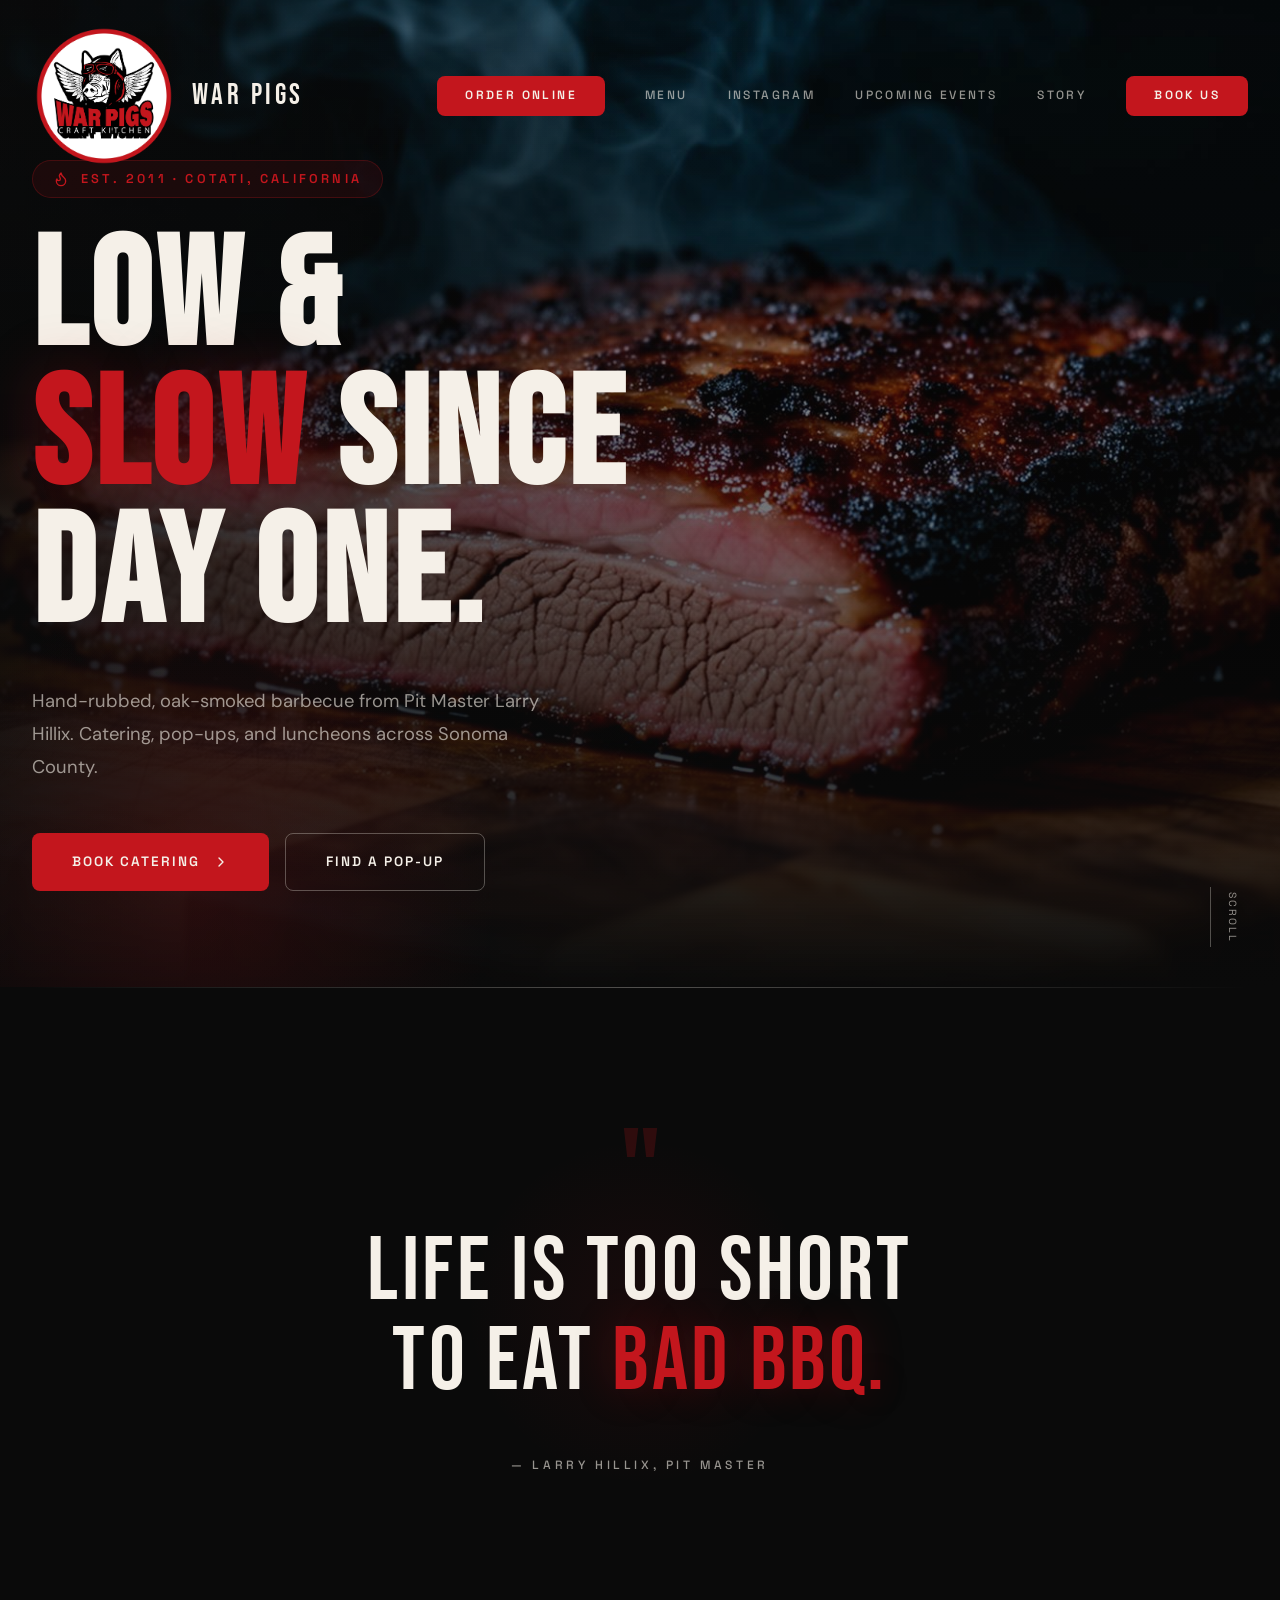
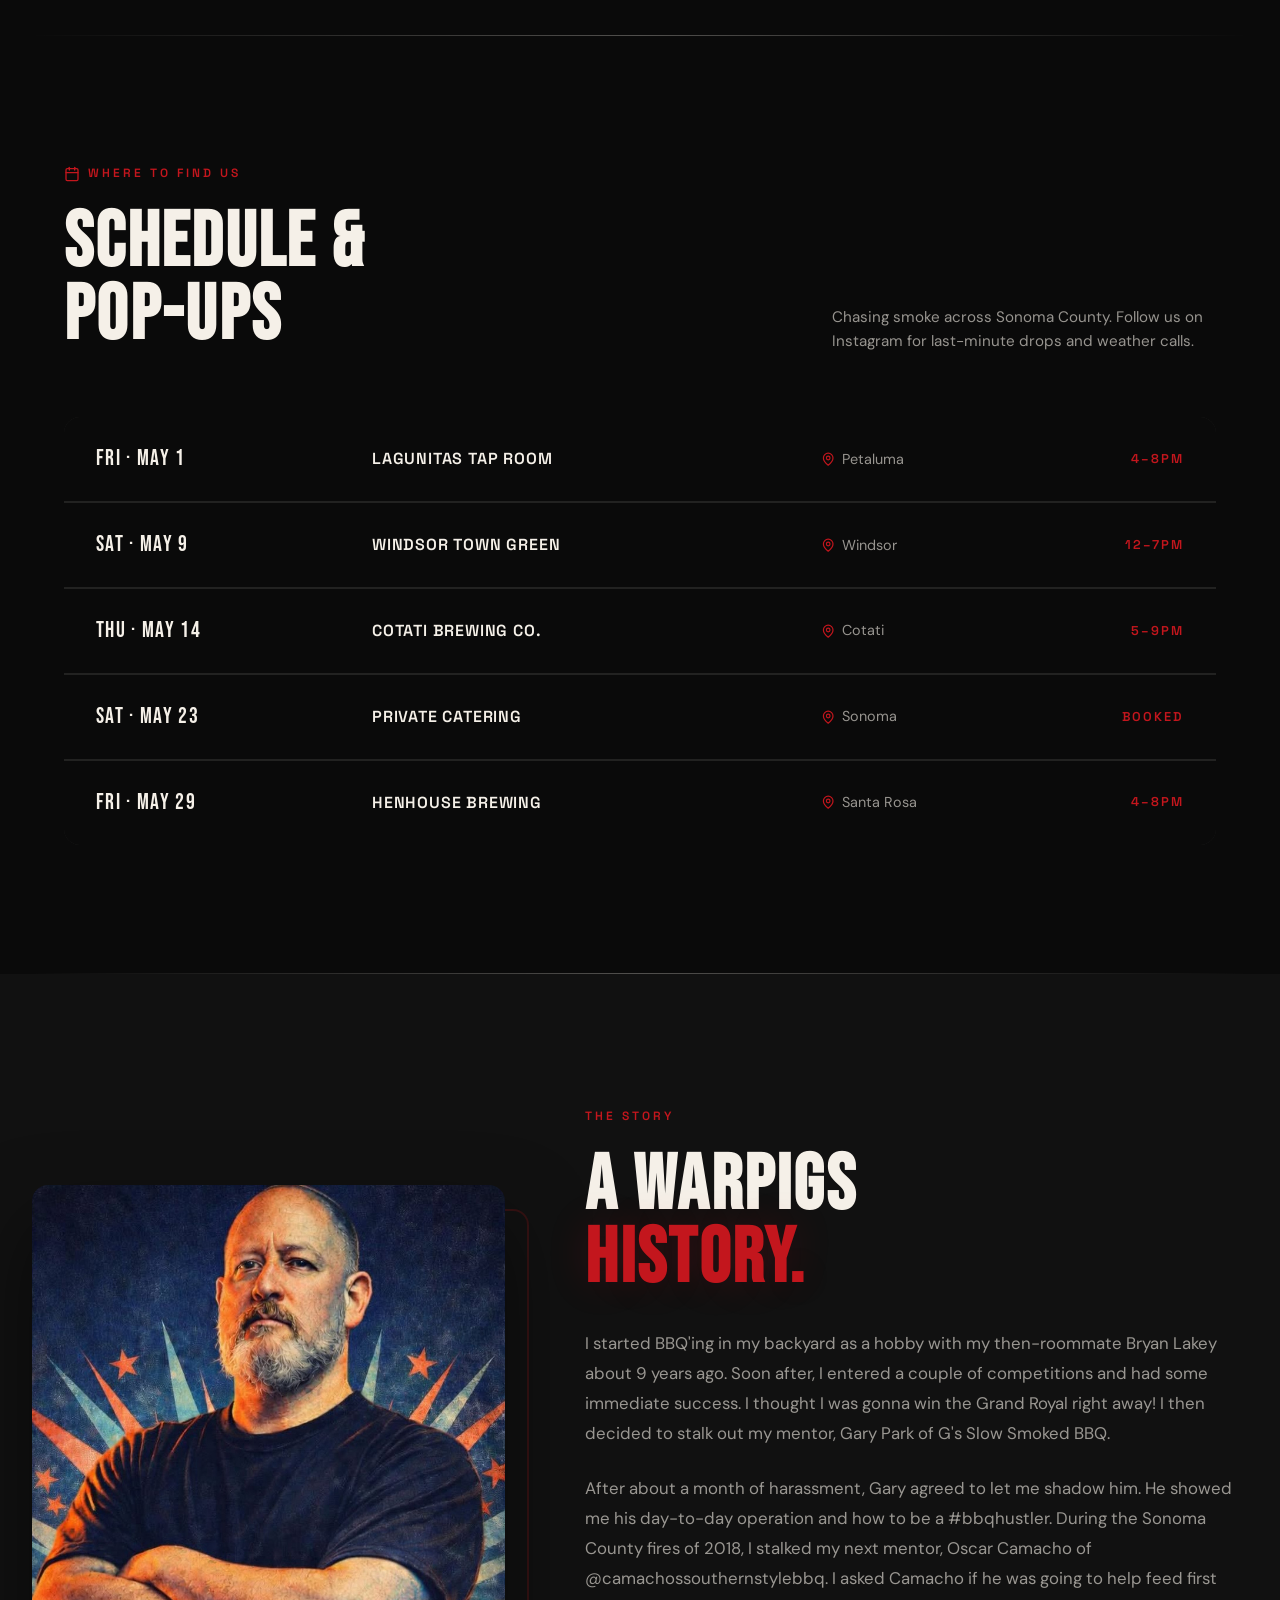
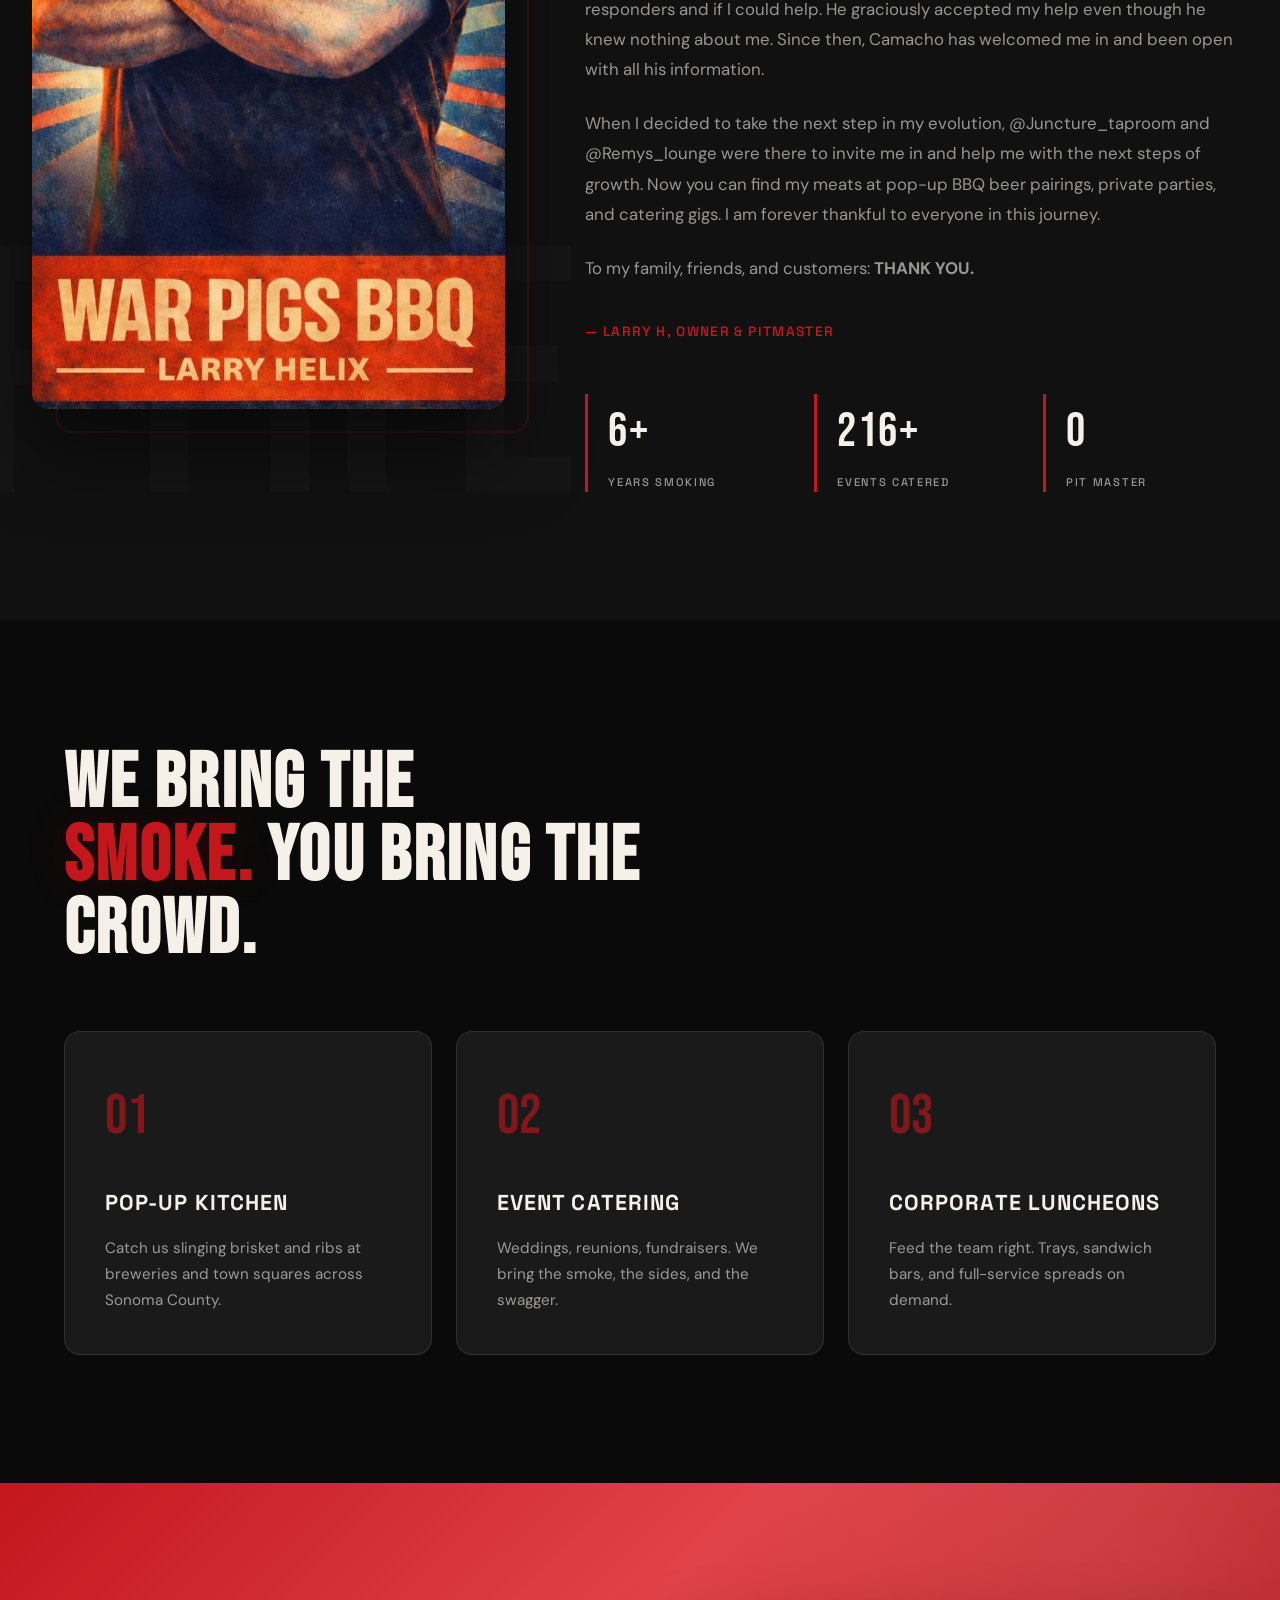
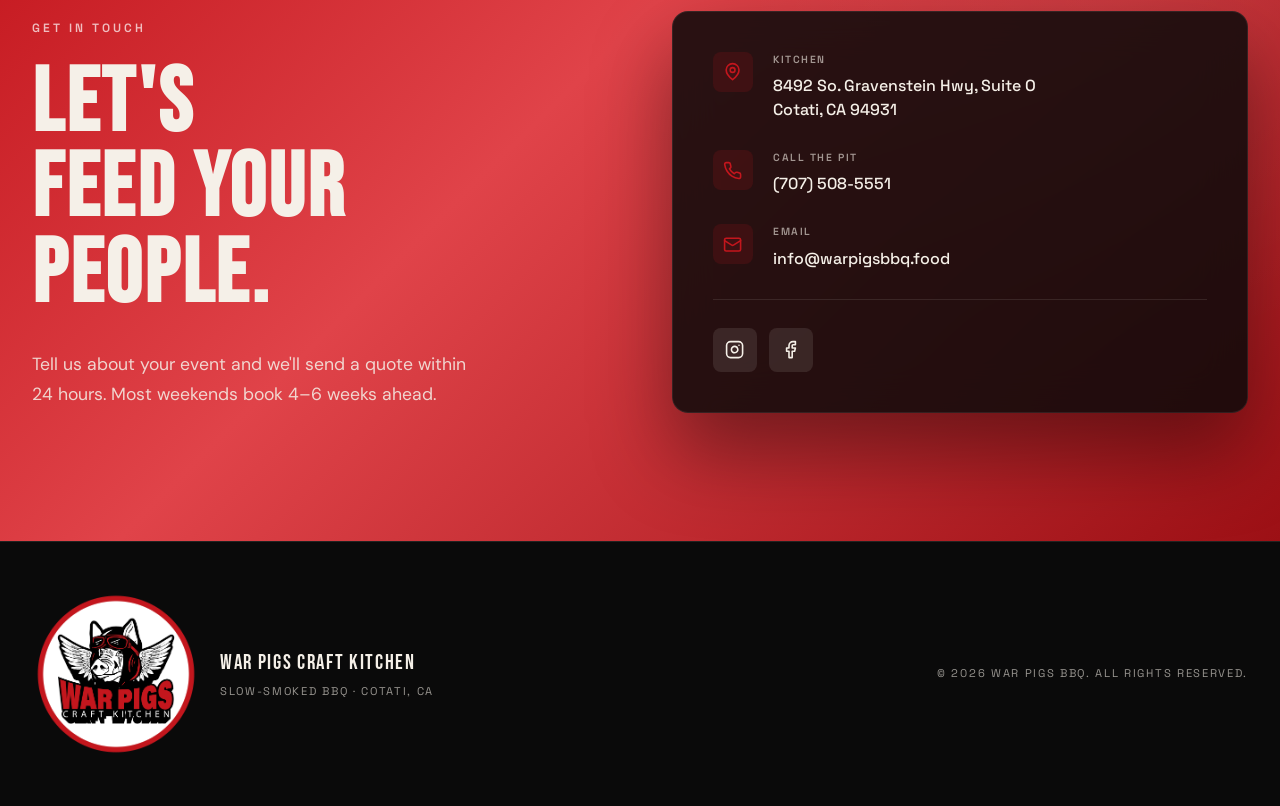
==== index.html @ 93197dd3 "fix: update hardcoded contact email/address defaults and add cache-busters to fetches" ====
<!DOCTYPE html>
<html lang="en">
<head>
  <meta charset="UTF-8">
  <meta name="viewport" content="width=device-width, initial-scale=1.0">
  <title>War Pigs Craft Kitchen — Slow-Smoked BBQ Catering, Cotati CA</title>
  <meta name="description" content="Hand-crafted, slow-smoked barbecue from Pit Master Larry Hillix. Pop-up catering, events, and luncheons in Sonoma County.">
  <link rel="preconnect" href="https://fonts.googleapis.com">
  <link rel="preconnect" href="https://fonts.gstatic.com" crossorigin>
  <link href="https://fonts.googleapis.com/css2?family=Bebas+Neue&family=Space+Grotesk:wght@400;500;600;700&family=DM+Sans:ital,wght@0,400;0,500;0,600;1,400&display=swap" rel="stylesheet">
  <link rel="stylesheet" href="style.css">
  <link rel="icon" type="image/png" sizes="32x32" href="assets/favicon-32x32.png"></head>
<body>

  <!-- Particles are injected via JS -->

  <!-- ============ NAVIGATION ============ -->
  <nav class="nav" id="navbar">
    <div class="nav__inner">
      <a href="#top" class="nav__brand">
        <img src="assets/warpigs-logo.png" alt="War Pigs Craft Kitchen" class="nav__logo" width="144" height="144">
        <span class="nav__name">WAR PIGS</span>
      </a>
      <button class="nav__toggle" id="navToggle" aria-label="Toggle menu">
        <span></span>
        <span></span>
        <span></span>
      </button>
      <div class="nav__links" id="navLinks">
        <!-- <a href="https://warpigsbbq.square.site/" target="_blank" rel="noopener noreferrer" class="nav__cta" data-nav-link>Order Online</a> -->
        <a href="#" class="nav__cta" data-nav-link data-order-notice>Order Online</a>
        <a href="menu.html" class="nav__link" data-nav-link>Menu</a>
        <a href="instagram.html" class="nav__link" data-nav-link>Instagram</a>
        <a href="#schedule" class="nav__link" data-nav-link>Upcoming Events</a>
        <a href="#story" class="nav__link" data-nav-link>Story</a>
        <a href="#contact" class="nav__cta" data-nav-link>Book Us</a>
      </div>
    </div>
  </nav>

  <main>

    <!-- ============ HERO ============ -->
    <section id="top" class="hero">
      <img src="assets/hero-brisket.jpg" alt="Slow-smoked brisket with deep mahogany bark" class="hero__bg" id="heroBg" width="1920" height="1080">
      <div class="hero__overlay"></div>
      <div class="hero__glow"></div>

      <div class="hero__content">
        <div class="hero__tagline reveal">
          <svg xmlns="http://www.w3.org/2000/svg" width="16" height="16" viewBox="0 0 24 24" fill="none" stroke="currentColor" stroke-width="2" stroke-linecap="round" stroke-linejoin="round"><path d="M8.5 14.5A2.5 2.5 0 0 0 11 12c0-1.38-.5-2-1-3-1.072-2.143-.224-4.054 2-6 .5 2.5 2 4.9 4 6.5 2 1.6 3 3.5 3 5.5a7 7 0 1 1-14 0c0-1.153.433-2.294 1-3a2.5 2.5 0 0 0 2.5 2.5z"/></svg>
          Est. 2011 · Cotati, California
        </div>
        <h1 class="hero__title" id="heroTitle">
          <span class="reveal reveal-d1">Low &amp;</span><br>
          <span class="reveal reveal-d2"><span class="ember">Slow</span> Since</span><br>
          <span class="reveal reveal-d3">Day One.</span>
        </h1>
        <p class="hero__desc reveal reveal-d4">
          Hand-rubbed, oak-smoked barbecue from Pit Master Larry Hillix.
          Catering, pop-ups, and luncheons across Sonoma County.
        </p>
        <div class="hero__buttons reveal reveal-d5">
          <a href="#contact" class="btn-primary">
            Book Catering
            <svg xmlns="http://www.w3.org/2000/svg" width="16" height="16" viewBox="0 0 24 24" fill="none" stroke="currentColor" stroke-width="2" stroke-linecap="round" stroke-linejoin="round"><path d="m9 18 6-6-6-6"/></svg>
          </a>
          <a href="#schedule" class="btn-outline">Find a Pop-Up</a>
        </div>
      </div>

      <div class="hero__scroll" aria-hidden="true">
        <span>Scroll</span>
        <div class="hero__scroll-line"></div>
      </div>
    </section>

    <!-- ============ DIVIDER ============ -->
    <div class="divider"><div class="divider__line"></div></div>

    <!-- ============ QUOTE ============ -->
    <section class="quote">
      <div class="quote__glow"></div>
      <div class="reveal">
        <div class="quote__marks">"</div>
        <p class="quote__text">
          Life is too short<br>
          to eat <span class="ember">bad BBQ.</span>
        </p>
        <div class="quote__attr">— Larry Hillix, Pit Master</div>
      </div>
    </section>

    <!-- ============ DIVIDER ============ -->
    <div class="divider"><div class="divider__line"></div></div>


    <!-- ============ SCHEDULE ============ -->
    <section id="schedule" class="schedule">
      <div class="container">
        <div class="schedule__header">
          <div class="reveal">
            <div class="section-label">
              <svg xmlns="http://www.w3.org/2000/svg" width="16" height="16" viewBox="0 0 24 24" fill="none" stroke="currentColor" stroke-width="2" stroke-linecap="round" stroke-linejoin="round"><rect width="18" height="18" x="3" y="4" rx="2" ry="2"/><line x1="16" x2="16" y1="2" y2="6"/><line x1="8" x2="8" y1="2" y2="6"/><line x1="3" x2="21" y1="10" y2="10"/></svg>
              Where to Find Us
            </div>
            <h2 class="section-title">Schedule &amp;<br>Pop-Ups</h2>
          </div>
          <p class="schedule__intro reveal reveal-d2">
            Chasing smoke across Sonoma County. Follow us on Instagram for last-minute drops and weather calls.
          </p>
        </div>

        <div class="schedule__grid scale-in" id="scheduleGrid">
          <!-- Populated dynamically from schedule.js -->
        </div>
      </div>
    </section>

    <!-- ============ DIVIDER ============ -->
    <div class="divider"><div class="divider__line"></div></div>

    <!-- ============ STORY ============ -->
    <section id="story" class="story">
      <div class="story__inner">
        <div class="story__img-col slide-right">
          <div class="story__image-wrap">
            <img src="assets/pitmaster.jpg" alt="Pit master tending an offset smoker at golden hour" class="story__image" loading="lazy" width="1280" height="1600">
          </div>
        </div>
        <div class="story__text-col slide-left reveal-d2">
          <div class="section-label">The Story</div>
          <h2 class="section-title">
            A WARPIGS<br>
            <span class="ember">History.</span>
          </h2>
          <div class="story__body">
            <p>
              I started BBQ'ing in my backyard as a hobby with my then-roommate Bryan Lakey about 9 years ago. Soon after, I entered a couple of competitions and had some immediate success. I thought I was gonna win the Grand Royal right away! I then decided to stalk out my mentor, Gary Park of G's Slow Smoked BBQ.
            </p>
            <p>
              After about a month of harassment, Gary agreed to let me shadow him. He showed me his day-to-day operation and how to be a #bbqhustler. During the Sonoma County fires of 2018, I stalked my next mentor, Oscar Camacho of @camachossouthernstylebbq. I asked Camacho if he was going to help feed first responders and if I could help. He graciously accepted my help even though he knew nothing about me. Since then, Camacho has welcomed me in and been open with all his information.
            </p>
            <p>
              When I decided to take the next step in my evolution, @Juncture_taproom and @Remys_lounge were there to invite me in and help me with the next steps of growth. Now you can find my meats at pop-up BBQ beer pairings, private parties, and catering gigs. I am forever thankful to everyone in this journey.
            </p>
            <p>
              To my family, friends, and customers: <strong>THANK YOU.</strong>
            </p>
            <p style="margin-top: 2rem;">
              <span style="color: var(--ember); font-family: var(--font-heading); font-weight: 600; text-transform: uppercase; letter-spacing: 0.1em; font-size: 0.85rem;">— Larry H, Owner & Pitmaster</span>
            </p>
          </div>
          <div class="story__stats">
            <div class="stat">
              <div class="stat__number" data-count="14">0</div>
              <div class="stat__label">Years Smoking</div>
            </div>
            <div class="stat">
              <div class="stat__number" data-count="500">0</div>
              <div class="stat__label">Events Catered</div>
            </div>
            <div class="stat">
              <div class="stat__number" data-count="1">0</div>
              <div class="stat__label">Pit Master</div>
            </div>
          </div>
        </div>
      </div>
    </section>

    <!-- ============ SERVICES ============ -->
    <section class="services">
      <div class="container">
        <h2 class="services__title reveal">
          We bring the<br><span class="ember">smoke.</span> You bring the crowd.
        </h2>
        <div class="services__grid">
          <div class="service-card reveal reveal-d1">
            <div class="service-card__num">01</div>
            <h3 class="service-card__title">Pop-Up Kitchen</h3>
            <p class="service-card__desc">Catch us slinging brisket and ribs at breweries and town squares across Sonoma County.</p>
          </div>
          <div class="service-card reveal reveal-d3">
            <div class="service-card__num">02</div>
            <h3 class="service-card__title">Event Catering</h3>
            <p class="service-card__desc">Weddings, reunions, fundraisers. We bring the smoke, the sides, and the swagger.</p>
          </div>
          <div class="service-card reveal reveal-d5">
            <div class="service-card__num">03</div>
            <h3 class="service-card__title">Corporate Luncheons</h3>
            <p class="service-card__desc">Feed the team right. Trays, sandwich bars, and full-service spreads on demand.</p>
          </div>
        </div>
      </div>
    </section>

    <!-- ============ CONTACT ============ -->
    <section id="contact" class="contact">
      <div class="contact__inner">
        <div class="reveal">
          <div class="section-label">Get in Touch</div>
          <h2 class="section-title">Let's<br>Feed Your<br>People.</h2>
          <p class="contact__desc">
            Tell us about your event and we'll send a quote within 24 hours.
            Most weekends book 4–6 weeks ahead.
          </p>
        </div>
        <div class="contact__card reveal reveal-d3">
          <div class="contact__item">
            <div class="contact__icon">
              <svg xmlns="http://www.w3.org/2000/svg" width="20" height="20" viewBox="0 0 24 24" fill="none" stroke="currentColor" stroke-width="2" stroke-linecap="round" stroke-linejoin="round"><path d="M20 10c0 6-8 12-8 12s-8-6-8-12a8 8 0 0 1 16 0Z"/><circle cx="12" cy="10" r="3"/></svg>
            </div>
            <div>
              <div class="contact__label">Kitchen</div>
              <div class="contact__value">8492 So. Gravenstein Hwy, Suite O<br>Cotati, CA 94931</div>
            </div>
          </div>
          <div class="contact__item">
            <div class="contact__icon">
              <svg xmlns="http://www.w3.org/2000/svg" width="20" height="20" viewBox="0 0 24 24" fill="none" stroke="currentColor" stroke-width="2" stroke-linecap="round" stroke-linejoin="round"><path d="M22 16.92v3a2 2 0 0 1-2.18 2 19.79 19.79 0 0 1-8.63-3.07 19.5 19.5 0 0 1-6-6 19.79 19.79 0 0 1-3.07-8.67A2 2 0 0 1 4.11 2h3a2 2 0 0 1 2 1.72 12.84 12.84 0 0 0 .7 2.81 2 2 0 0 1-.45 2.11L8.09 9.91a16 16 0 0 0 6 6l1.27-1.27a2 2 0 0 1 2.11-.45 12.84 12.84 0 0 0 2.81.7A2 2 0 0 1 22 16.92z"/></svg>
            </div>
            <div>
              <div class="contact__label">Call the Pit</div>
              <div class="contact__value"><a href="tel:+17075085551">(707) 508-5551</a></div>
            </div>
          </div>
          <div class="contact__item">
            <div class="contact__icon">
              <svg xmlns="http://www.w3.org/2000/svg" width="20" height="20" viewBox="0 0 24 24" fill="none" stroke="currentColor" stroke-width="2" stroke-linecap="round" stroke-linejoin="round"><rect width="20" height="16" x="2" y="4" rx="2"/><path d="m22 7-8.97 5.7a1.94 1.94 0 0 1-2.06 0L2 7"/></svg>
            </div>
            <div>
              <div class="contact__label">Email</div>
              <div class="contact__value"><a href="mailto:info@warpigsbbq.food">info@warpigsbbq.food</a></div>
            </div>
          </div>
          <div class="contact__socials">
            <a href="https://www.instagram.com/warpigs_craft_kitchen/" target="_blank" rel="noopener noreferrer" aria-label="Instagram" class="social-btn">
              <svg xmlns="http://www.w3.org/2000/svg" width="20" height="20" viewBox="0 0 24 24" fill="none" stroke="currentColor" stroke-width="2" stroke-linecap="round" stroke-linejoin="round"><rect width="20" height="20" x="2" y="2" rx="5" ry="5"/><path d="M16 11.37A4 4 0 1 1 12.63 8 4 4 0 0 1 16 11.37z"/><line x1="17.5" x2="17.51" y1="6.5" y2="6.5"/></svg>
            </a>
            <a href="https://www.facebook.com/WarPigsBBQinCali" target="_blank" rel="noopener noreferrer" aria-label="Facebook" class="social-btn">
              <svg xmlns="http://www.w3.org/2000/svg" width="20" height="20" viewBox="0 0 24 24" fill="none" stroke="currentColor" stroke-width="2" stroke-linecap="round" stroke-linejoin="round"><path d="M18 2h-3a5 5 0 0 0-5 5v3H7v4h3v8h4v-8h3l1-4h-4V7a1 1 0 0 1 1-1h3z"/></svg>
            </a>
          </div>
        </div>
      </div>
    </section>

  </main>

  <!-- ============ FOOTER ============ -->
  <footer class="footer">
    <div class="footer__inner">
      <div class="footer__brand">
        <img src="assets/warpigs-logo.png" alt="" class="footer__logo" width="168" height="168">
        <div>
          <div class="footer__name">WAR PIGS CRAFT KITCHEN</div>
          <div class="footer__sub">Slow-Smoked BBQ · Cotati, CA</div>
        </div>
      </div>
      <div class="footer__copy" id="footerYear"></div>
    </div>
  </footer>

  <!-- ============ JAVASCRIPT ============ -->
  <script src="main.js" defer></script>

</body>
</html>
---- style.css ----
/* ================================================
   WAR PIGS — MODERN REDESIGN
   Fonts: Bebas Neue · Space Grotesk · DM Sans
   ================================================ */

*, *::before, *::after {
  margin: 0;
  padding: 0;
  box-sizing: border-box;
}

:root {
  --bg-dark: #0a0a0a;
  --bg-section: #111111;
  --bg-card: #1a1a1a;
  --cream: #f5f0e8;
  --cream-60: #f5f0e899;
  --cream-30: #f5f0e84d;
  --cream-10: #f5f0e81a;
  --ember: #c3161d;
  --ember-glow: #e04349;
  --ember-dark: #9c1015;
  --amber: #f59e0b;

  --font-display: "Bebas Neue", "Impact", sans-serif;
  --font-heading: "Space Grotesk", sans-serif;
  --font-body: "DM Sans", system-ui, sans-serif;

  --ease-out-expo: cubic-bezier(0.16, 1, 0.3, 1);
  --ease-out-quart: cubic-bezier(0.25, 1, 0.5, 1);
}

html {
  scroll-behavior: smooth;
  -webkit-font-smoothing: antialiased;
  -moz-osx-font-smoothing: grayscale;
}

body {
  font-family: var(--font-body);
  background: var(--bg-dark);
  color: var(--cream);
  line-height: 1.6;
  overflow-x: hidden;
}

a { text-decoration: none; color: inherit; }
img { max-width: 100%; height: auto; display: block; }
ul { list-style: none; }
button { font-family: inherit; }

.container {
  max-width: 80rem;
  margin: 0 auto;
  padding: 0 2rem;
}

/* ================================================
   ANIMATED BACKGROUND PARTICLES
   ================================================ */
.particles {
  position: absolute;
  inset: 0;
  pointer-events: none;
  z-index: 1;
  overflow: hidden;
}
.particle {
  position: absolute;
  background: radial-gradient(circle, rgba(245, 240, 232, 0.08) 0%, rgba(245, 240, 232, 0.03) 45%, rgba(245, 240, 232, 0) 70%);
  border-radius: 50%;
  opacity: 0;
  pointer-events: none;
  animation: float-smoke 30s infinite ease-in-out;
  transform-origin: center;
  filter: blur(12px);
}
.particle:nth-child(1) { left: 10%; animation-delay: 0s; animation-duration: 25s; width: 140px; height: 140px; }
.particle:nth-child(2) { left: 30%; animation-delay: 4s; animation-duration: 32s; width: 220px; height: 220px; }
.particle:nth-child(3) { left: 55%; animation-delay: 8s; animation-duration: 28s; width: 180px; height: 180px; }
.particle:nth-child(4) { left: 75%; animation-delay: 2s; animation-duration: 38s; width: 260px; height: 260px; }
.particle:nth-child(5) { left: 20%; animation-delay: 14s; animation-duration: 30s; width: 200px; height: 200px; }
.particle:nth-child(6) { left: 85%; animation-delay: 6s; animation-duration: 26s; width: 150px; height: 150px; }
.particle:nth-child(7) { left: 45%; animation-delay: 18s; animation-duration: 35s; width: 240px; height: 240px; }
.particle:nth-child(8) { left: 65%; animation-delay: 10s; animation-duration: 29s; width: 170px; height: 170px; }

@keyframes float-smoke {
  0% {
    bottom: -150px;
    opacity: 0;
    transform: translateX(0) scale(0.8) rotate(0deg);
  }
  15% {
    opacity: 0.6;
  }
  50% {
    transform: translateX(50px) scale(1.2) rotate(60deg);
    opacity: 0.8;
  }
  85% {
    opacity: 0.2;
  }
  100% {
    bottom: 110%;
    opacity: 0;
    transform: translateX(-40px) scale(1.5) rotate(120deg);
  }
}

/* ================================================
   TEXT ANIMATION SYSTEM
   ================================================ */
.reveal {
  opacity: 0;
  transform: translateY(60px);
  transition: opacity 1s var(--ease-out-expo), transform 1s var(--ease-out-expo);
}
.reveal.visible {
  opacity: 1;
  transform: translateY(0);
}
.reveal-d1 { transition-delay: 0.1s; }
.reveal-d2 { transition-delay: 0.2s; }
.reveal-d3 { transition-delay: 0.3s; }
.reveal-d4 { transition-delay: 0.4s; }
.reveal-d5 { transition-delay: 0.5s; }
.reveal-d6 { transition-delay: 0.6s; }

/* Horizontal slide-in */
.slide-left {
  opacity: 0;
  transform: translateX(80px);
  transition: opacity 1s var(--ease-out-expo), transform 1s var(--ease-out-expo);
}
.slide-left.visible {
  opacity: 1;
  transform: translateX(0);
}
.slide-right {
  opacity: 0;
  transform: translateX(-80px);
  transition: opacity 1s var(--ease-out-expo), transform 1s var(--ease-out-expo);
}
.slide-right.visible {
  opacity: 1;
  transform: translateX(0);
}

/* Scale-in */
.scale-in {
  opacity: 0;
  transform: scale(0.85);
  transition: opacity 0.8s var(--ease-out-expo), transform 0.8s var(--ease-out-expo);
}
.scale-in.visible {
  opacity: 1;
  transform: scale(1);
}

/* Character-by-character reveal for hero */
.char-reveal {
  display: inline-block;
  overflow: hidden;
}
.char-reveal span {
  display: inline-block;
  transform: translateY(110%);
  animation: char-slide 0.6s var(--ease-out-expo) forwards;
}
@keyframes char-slide {
  to { transform: translateY(0); }
}

/* ================================================
   NAVIGATION
   ================================================ */
.nav {
  position: fixed;
  top: 0;
  left: 0;
  right: 0;
  z-index: 99999;
  padding: 1.5rem 0;
  transition: all 0.5s var(--ease-out-expo);
}
.nav.scrolled {
  background: rgba(10, 10, 10, 0.9);
  backdrop-filter: blur(20px);
  -webkit-backdrop-filter: blur(20px);
  padding: 0.75rem 0;
  border-bottom: 1px solid var(--cream-10);
}
.nav.menu-open {
  backdrop-filter: none !important;
  -webkit-backdrop-filter: none !important;
  background: rgba(10, 10, 10, 0.97) !important;
}
.nav__inner {
  max-width: 80rem;
  margin: 0 auto;
  padding: 0 2rem;
  display: flex;
  align-items: center;
  justify-content: space-between;
}
.nav__brand {
  display: flex;
  align-items: center;
  gap: 1rem;
  transition: transform 0.3s;
}
.nav__brand:hover { transform: scale(1.03); }
.nav__logo {
  height: 9rem;
  width: 9rem;
  object-fit: contain;
  transition: all 0.5s var(--ease-out-expo);
}
.nav.scrolled .nav__logo {
  height: 5rem;
  width: 5rem;
}
.nav__name {
  font-family: var(--font-display);
  font-size: 1.8rem;
  letter-spacing: 0.12em;
  color: var(--cream);
}
.nav__links {
  display: flex;
  align-items: center;
  gap: 2.5rem;
  font-family: var(--font-heading);
  font-weight: 500;
  text-transform: uppercase;
  font-size: 0.75rem;
  letter-spacing: 0.2em;
}
.nav__link {
  color: var(--cream-60);
  position: relative;
  padding: 0.25rem 0;
  transition: color 0.3s;
}
.nav__link::after {
  content: '';
  position: absolute;
  bottom: 0;
  left: 0;
  width: 0;
  height: 2px;
  background: var(--ember);
  transition: width 0.4s var(--ease-out-expo);
}
.nav__link:hover { color: var(--cream); }
.nav__link:hover::after { width: 100%; }
.nav__cta {
  background: var(--ember);
  color: var(--cream);
  padding: 0.65rem 1.75rem;
  border-radius: 0.5rem;
  font-weight: 600;
  transition: all 0.3s var(--ease-out-expo);
  position: relative;
  overflow: hidden;
}
.nav__cta::before {
  content: '';
  position: absolute;
  inset: 0;
  background: linear-gradient(135deg, transparent, rgba(255,255,255,0.15));
  opacity: 0;
  transition: opacity 0.3s;
}
.nav__cta:hover {
  transform: translateY(-2px);
  box-shadow: 0 8px 30px rgba(195, 22, 29, 0.4);
}
.nav__cta:hover::before { opacity: 1; }

/* Mobile toggle */
.nav__toggle {
  display: none;
  background: none;
  border: none;
  cursor: pointer;
  padding: 0.5rem;
  z-index: 110;
}
.nav__toggle span {
  display: block;
  width: 26px;
  height: 2px;
  background: var(--cream);
  margin: 6px 0;
  transition: all 0.4s var(--ease-out-expo);
  border-radius: 2px;
}
.nav__toggle.active span:nth-child(1) { transform: translateY(8px) rotate(45deg); }
.nav__toggle.active span:nth-child(2) { opacity: 0; transform: scaleX(0); }
.nav__toggle.active span:nth-child(3) { transform: translateY(-8px) rotate(-45deg); }

/* ================================================
   HERO
   ================================================ */
.hero {
  position: relative;
  min-height: 100vh;
  display: flex;
  align-items: flex-end;
  overflow: hidden;
}
.hero__bg {
  position: absolute;
  inset: 0;
  width: 100%;
  height: 100%;
  object-fit: cover;
  transition: transform 0.1s linear;
}
.hero__overlay {
  position: absolute;
  inset: 0;
  background:
    linear-gradient(to top, var(--bg-dark) 0%, rgba(10,10,10,0.6) 40%, rgba(10,10,10,0.3) 100%),
    linear-gradient(to right, rgba(10,10,10,0.8) 0%, transparent 60%);
}
/* Animated ember glow */
.hero__glow {
  position: absolute;
  bottom: -200px;
  left: -100px;
  width: 600px;
  height: 600px;
  background: radial-gradient(circle, rgba(195, 22, 29,0.15), transparent 70%);
  border-radius: 50%;
  animation: glow-pulse 4s ease-in-out infinite;
  pointer-events: none;
}
@keyframes glow-pulse {
  0%, 100% { transform: scale(1); opacity: 0.5; }
  50% { transform: scale(1.15); opacity: 0.8; }
}
.hero__content {
  position: relative;
  z-index: 10;
  max-width: 80rem;
  margin: 0 auto;
  padding: 10rem 2rem 6rem;
  width: 100%;
}
.hero__tagline {
  display: inline-flex;
  align-items: center;
  gap: 0.75rem;
  color: var(--ember);
  font-family: var(--font-heading);
  font-weight: 600;
  text-transform: uppercase;
  letter-spacing: 0.25em;
  font-size: 0.8rem;
  margin-bottom: 2rem;
  background: rgba(195, 22, 29, 0.1);
  border: 1px solid rgba(195, 22, 29, 0.25);
  padding: 0.5rem 1.25rem;
  border-radius: 9999px;
}
.hero__tagline svg { width: 1rem; height: 1rem; }
.hero__title {
  font-family: var(--font-display);
  color: var(--cream);
  font-size: clamp(4rem, 12vw, 12rem);
  line-height: 0.9;
  text-transform: uppercase;
  max-width: 60rem;
  letter-spacing: 0.03em;
}
.hero__title .ember {
  color: var(--ember);
  text-shadow: 0 0 60px rgba(195, 22, 29, 0.3);
}
.hero__desc {
  margin-top: 2.5rem;
  color: var(--cream-60);
  max-width: 32rem;
  font-size: 1.15rem;
  line-height: 1.8;
  font-weight: 400;
}
.hero__buttons {
  margin-top: 3rem;
  display: flex;
  flex-wrap: wrap;
  gap: 1rem;
}
.btn-primary {
  display: inline-flex;
  align-items: center;
  gap: 0.75rem;
  background: var(--ember);
  color: var(--cream);
  font-family: var(--font-heading);
  font-weight: 600;
  text-transform: uppercase;
  letter-spacing: 0.15em;
  padding: 1.1rem 2.5rem;
  border-radius: 0.5rem;
  transition: all 0.4s var(--ease-out-expo);
  border: none;
  cursor: pointer;
  font-size: 0.85rem;
  position: relative;
  overflow: hidden;
}
.btn-primary::before {
  content: '';
  position: absolute;
  top: 0;
  left: -100%;
  width: 100%;
  height: 100%;
  background: linear-gradient(90deg, transparent, rgba(255,255,255,0.15), transparent);
  transition: left 0.6s;
}
.btn-primary:hover::before { left: 100%; }
.btn-primary:hover {
  box-shadow: 0 12px 40px rgba(195, 22, 29, 0.5);
  transform: translateY(-3px);
}
.btn-primary svg {
  width: 1rem;
  height: 1rem;
  transition: transform 0.3s var(--ease-out-expo);
}
.btn-primary:hover svg { transform: translateX(5px); }
.btn-outline {
  display: inline-flex;
  align-items: center;
  gap: 0.5rem;
  border: 1px solid var(--cream-30);
  color: var(--cream);
  font-family: var(--font-heading);
  font-weight: 600;
  text-transform: uppercase;
  letter-spacing: 0.15em;
  padding: 1.1rem 2.5rem;
  border-radius: 0.5rem;
  transition: all 0.4s var(--ease-out-expo);
  background: transparent;
  cursor: pointer;
  font-size: 0.85rem;
}
.btn-outline:hover {
  background: var(--cream-10);
  border-color: var(--cream-60);
  transform: translateY(-3px);
}

/* Scroll indicator */
.hero__scroll {
  position: absolute;
  bottom: 2.5rem;
  right: 2.5rem;
  z-index: 10;
  display: flex;
  flex-direction: column;
  align-items: center;
  gap: 0.75rem;
  color: var(--cream-60);
  font-family: var(--font-heading);
  font-size: 0.65rem;
  letter-spacing: 0.2em;
  text-transform: uppercase;
  writing-mode: vertical-rl;
}
.hero__scroll-line {
  width: 1px;
  height: 60px;
  background: var(--cream-30);
  position: relative;
  overflow: hidden;
}
.hero__scroll-line::after {
  content: '';
  position: absolute;
  top: -100%;
  left: 0;
  width: 100%;
  height: 100%;
  background: var(--ember);
  animation: scroll-line 2s ease-in-out infinite;
}
@keyframes scroll-line {
  0% { top: -100%; }
  50% { top: 100%; }
  100% { top: 100%; }
}

/* ================================================
   SECTION DIVIDER — animated line
   ================================================ */
.divider {
  max-width: 80rem;
  margin: 0 auto;
  padding: 0 2rem;
}
.divider__line {
  height: 1px;
  background: linear-gradient(90deg, transparent, var(--cream-30), transparent);
}

/* ================================================
   QUOTE
   ================================================ */
.quote {
  padding: 10rem 2rem;
  text-align: center;
  position: relative;
  overflow: hidden;
}
.quote__glow {
  position: absolute;
  top: 50%;
  left: 50%;
  transform: translate(-50%, -50%);
  width: 350px;
  height: 350px;
  background: radial-gradient(circle, rgba(195, 22, 29,0.08), transparent 70%);
  border-radius: 50%;
  pointer-events: none;
  animation: glow-pulse 5s ease-in-out infinite;
}
.quote__marks {
  font-family: var(--font-display);
  font-size: 8rem;
  color: var(--ember);
  opacity: 0.2;
  line-height: 0.5;
  margin-bottom: 1rem;
}
.quote__text {
  font-family: var(--font-display);
  text-transform: uppercase;
  color: var(--cream);
  font-size: clamp(2.5rem, 7vw, 6rem);
  line-height: 1;
  letter-spacing: 0.04em;
  position: relative;
}
.quote__text .ember {
  color: var(--ember);
  text-shadow: 0 0 40px rgba(195, 22, 29, 0.25);
}
.quote__attr {
  margin-top: 3rem;
  color: var(--cream-60);
  font-family: var(--font-heading);
  font-weight: 500;
  text-transform: uppercase;
  letter-spacing: 0.3em;
  font-size: 0.75rem;
}

/* ================================================
   MENU
   ================================================ */
.menu {
  padding: 8rem 2rem;
  background: var(--bg-section);
  position: relative;
  overflow: hidden;
}
.menu::before {
  content: 'SMOKE';
  position: absolute;
  top: 50%;
  right: -5%;
  transform: translateY(-50%) rotate(-90deg);
  font-family: var(--font-display);
  font-size: 20rem;
  color: rgba(255,255,255,0.015);
  letter-spacing: 0.15em;
  pointer-events: none;
  white-space: nowrap;
}
.menu__inner {
  max-width: 80rem;
  margin: 0 auto;
  display: grid;
  grid-template-columns: 1fr 1fr;
  gap: 5rem;
  align-items: center;
}
.section-label {
  display: inline-flex;
  align-items: center;
  gap: 0.5rem;
  color: var(--ember);
  font-family: var(--font-heading);
  font-weight: 600;
  text-transform: uppercase;
  letter-spacing: 0.25em;
  font-size: 0.75rem;
  margin-bottom: 1.5rem;
}
.section-label svg { width: 1rem; height: 1rem; }
.section-title {
  font-family: var(--font-display);
  color: var(--cream);
  font-size: clamp(3rem, 6vw, 5.5rem);
  line-height: 0.95;
  text-transform: uppercase;
  letter-spacing: 0.03em;
}
.section-title .ember {
  color: var(--ember);
  text-shadow: 0 0 40px rgba(195, 22, 29, 0.2);
}
.menu__desc {
  margin-top: 2rem;
  color: var(--cream-60);
  line-height: 1.8;
  max-width: 28rem;
  font-size: 1rem;
}
.menu__list {
  margin-top: 2.5rem;
}
.menu__item {
  display: flex;
  align-items: center;
  gap: 1.25rem;
  border-bottom: 1px solid var(--cream-10);
  padding: 1rem 0;
  font-family: var(--font-heading);
  font-weight: 500;
  text-transform: uppercase;
  letter-spacing: 0.08em;
  color: var(--cream);
  font-size: 0.95rem;
  transition: all 0.3s;
}
.menu__item:hover {
  padding-left: 0.5rem;
  color: var(--ember-glow);
}
.menu__dot {
  width: 8px;
  height: 8px;
  background: var(--ember);
  border-radius: 50%;
  flex-shrink: 0;
  transition: transform 0.3s, box-shadow 0.3s;
}
.menu__item:hover .menu__dot {
  transform: scale(1.4);
  box-shadow: 0 0 12px rgba(195, 22, 29, 0.6);
}
.menu__image-wrap {
  position: relative;
}
.menu__image {
  width: 100%;
  border-radius: 1rem;
  box-shadow: 0 40px 80px rgba(0,0,0,0.5);
  transition: transform 0.6s var(--ease-out-expo);
}
.menu__image-wrap:hover .menu__image {
  transform: scale(1.02);
}
.menu__badge {
  position: absolute;
  bottom: -1rem;
  left: 1.5rem;
  background: var(--ember);
  color: var(--cream);
  font-family: var(--font-display);
  text-transform: uppercase;
  font-size: 1.4rem;
  letter-spacing: 0.08em;
  padding: 0.75rem 1.75rem;
  border-radius: 0.5rem;
  box-shadow: 0 12px 30px rgba(195, 22, 29, 0.4);
  animation: badge-float 3s ease-in-out infinite;
}
@keyframes badge-float {
  0%, 100% { transform: translateY(0); }
  50% { transform: translateY(-6px); }
}

/* ================================================
   SCHEDULE
   ================================================ */
.schedule {
  padding: 8rem 2rem;
  position: relative;
}
.schedule__header {
  display: flex;
  flex-wrap: wrap;
  align-items: flex-end;
  justify-content: space-between;
  gap: 2rem;
  margin-bottom: 4rem;
}
.schedule__intro {
  max-width: 24rem;
  color: var(--cream-60);
  font-size: 0.95rem;
}
.schedule__grid {
  display: grid;
  gap: 2px;
  border-radius: 1rem;
  overflow: hidden;
  background: var(--cream-10);
}
.schedule__row {
  display: grid;
  grid-template-columns: 3fr 5fr 2fr 2fr;
  gap: 1rem;
  background: var(--bg-dark);
  padding: 1.5rem 2rem;
  align-items: center;
  transition: all 0.4s var(--ease-out-expo);
  cursor: pointer;
}
.schedule__row:hover {
  background: rgba(195, 22, 29, 0.06);
  padding-left: 2.5rem;
}
.schedule__date {
  font-family: var(--font-display);
  color: var(--cream);
  font-size: 1.4rem;
  letter-spacing: 0.06em;
}
.schedule__venue {
  font-family: var(--font-heading);
  font-weight: 600;
  text-transform: uppercase;
  letter-spacing: 0.05em;
  color: var(--cream);
  font-size: 1rem;
}
.schedule__city {
  color: var(--cream-60);
  display: flex;
  align-items: center;
  gap: 0.4rem;
  font-size: 0.9rem;
}
.schedule__city svg {
  width: 0.9rem;
  height: 0.9rem;
  color: var(--ember);
}
.schedule__time {
  text-align: right;
  font-family: var(--font-heading);
  font-weight: 600;
  text-transform: uppercase;
  letter-spacing: 0.15em;
  font-size: 0.8rem;
  color: var(--ember);
}

/* ================================================
   STORY
   ================================================ */
.story {
  padding: 8rem 2rem;
  background: var(--bg-section);
  position: relative;
  overflow: hidden;
}
.story::before {
  content: 'FIRE';
  position: absolute;
  bottom: -3rem;
  left: -3%;
  font-family: var(--font-display);
  font-size: 22rem;
  color: rgba(255,255,255,0.015);
  letter-spacing: 0.15em;
  pointer-events: none;
}
.story__inner {
  max-width: 80rem;
  margin: 0 auto;
  display: grid;
  grid-template-columns: 5fr 7fr;
  gap: 5rem;
  align-items: center;
}
.story__image-wrap {
  position: relative;
}
.story__image {
  width: 100%;
  border-radius: 1rem;
  box-shadow: 0 40px 80px rgba(0,0,0,0.5);
  transition: transform 0.6s var(--ease-out-expo);
}
.story__image-wrap:hover .story__image {
  transform: scale(1.02);
}
/* Decorative frame */
.story__image-wrap::after {
  content: '';
  position: absolute;
  top: 1.5rem;
  left: 1.5rem;
  right: -1.5rem;
  bottom: -1.5rem;
  border: 2px solid var(--ember);
  border-radius: 1rem;
  opacity: 0.2;
  z-index: -1;
  transition: opacity 0.4s;
}
.story__image-wrap:hover::after { opacity: 0.5; }
.story__body {
  margin-top: 2rem;
  color: var(--cream-60);
  line-height: 1.8;
  font-size: 1.05rem;
}
.story__body p + p { margin-top: 1.5rem; }
.story__stats {
  margin-top: 3rem;
  display: grid;
  grid-template-columns: repeat(3, 1fr);
  gap: 1.5rem;
}
.stat {
  border-left: 3px solid var(--ember);
  padding-left: 1.25rem;
  transition: border-color 0.3s;
}
.stat:hover { border-color: var(--ember-glow); }
.stat__number {
  font-family: var(--font-display);
  color: var(--cream);
  font-size: 3rem;
  letter-spacing: 0.03em;
}
.stat__label {
  color: var(--cream-60);
  font-family: var(--font-heading);
  font-weight: 500;
  font-size: 0.7rem;
  text-transform: uppercase;
  letter-spacing: 0.15em;
  margin-top: 0.25rem;
}

/* ================================================
   SERVICES
   ================================================ */
.services {
  padding: 8rem 2rem;
  position: relative;
}
.services__title {
  font-family: var(--font-display);
  color: var(--cream);
  font-size: clamp(3rem, 6vw, 5.5rem);
  line-height: 0.95;
  text-transform: uppercase;
  letter-spacing: 0.03em;
  margin-bottom: 4rem;
  max-width: 48rem;
}
.services__title .ember {
  color: var(--ember);
  text-shadow: 0 0 40px rgba(195, 22, 29, 0.2);
}
.services__grid {
  display: grid;
  grid-template-columns: repeat(3, 1fr);
  gap: 1.5rem;
}
.service-card {
  padding: 2.5rem;
  background: var(--bg-card);
  border: 1px solid var(--cream-10);
  border-radius: 1rem;
  transition: all 0.5s var(--ease-out-expo);
  position: relative;
  overflow: hidden;
}
.service-card::before {
  content: '';
  position: absolute;
  top: 0;
  left: 0;
  right: 0;
  height: 3px;
  background: var(--ember);
  transform: scaleX(0);
  transform-origin: left;
  transition: transform 0.5s var(--ease-out-expo);
}
.service-card:hover::before { transform: scaleX(1); }
.service-card:hover {
  border-color: rgba(195, 22, 29, 0.3);
  transform: translateY(-8px);
  box-shadow: 0 20px 60px rgba(0,0,0,0.3);
}
.service-card__num {
  font-family: var(--font-display);
  color: var(--ember);
  font-size: 3.5rem;
  margin-bottom: 1.5rem;
  opacity: 0.6;
  transition: opacity 0.3s;
}
.service-card:hover .service-card__num { opacity: 1; }
.service-card__title {
  font-family: var(--font-heading);
  font-weight: 700;
  text-transform: uppercase;
  letter-spacing: 0.05em;
  color: var(--cream);
  font-size: 1.35rem;
  margin-bottom: 1rem;
}
.service-card__desc {
  color: var(--cream-60);
  line-height: 1.7;
  font-size: 0.95rem;
}

/* ================================================
   CONTACT
   ================================================ */
.contact {
  padding: 8rem 2rem;
  background: var(--ember);
  position: relative;
  overflow: hidden;
}
.contact::before {
  content: '';
  position: absolute;
  inset: 0;
  background:
    linear-gradient(135deg, var(--ember), var(--ember-glow) 40%, var(--ember-dark) 100%);
}
.contact::after {
  content: '';
  position: absolute;
  top: -50%;
  right: -20%;
  width: 800px;
  height: 800px;
  background: radial-gradient(circle, rgba(255,255,255,0.06), transparent 70%);
  border-radius: 50%;
  pointer-events: none;
}
.contact__inner {
  max-width: 80rem;
  margin: 0 auto;
  position: relative;
  z-index: 10;
  display: grid;
  grid-template-columns: 1fr 1fr;
  gap: 4rem;
  align-items: center;
}
.contact .section-label { color: rgba(255,255,255,0.7); }
.contact .section-title {
  font-size: clamp(3rem, 7vw, 6rem);
}
.contact__desc {
  margin-top: 2rem;
  color: rgba(245, 240, 232, 0.85);
  max-width: 28rem;
  font-size: 1.1rem;
  line-height: 1.7;
}
.contact__card {
  background: rgba(10, 10, 10, 0.85);
  backdrop-filter: blur(20px);
  -webkit-backdrop-filter: blur(20px);
  padding: 2.5rem;
  border-radius: 1rem;
  box-shadow: 0 40px 80px rgba(0,0,0,0.4);
  border: 1px solid rgba(255,255,255,0.08);
}
.contact__item {
  display: flex;
  align-items: flex-start;
  gap: 1.25rem;
  margin-bottom: 1.75rem;
}
.contact__icon {
  width: 2.5rem;
  height: 2.5rem;
  border-radius: 0.5rem;
  background: rgba(195, 22, 29, 0.15);
  display: flex;
  align-items: center;
  justify-content: center;
  flex-shrink: 0;
}
.contact__icon svg {
  width: 1.2rem;
  height: 1.2rem;
  color: var(--ember);
}
.contact__label {
  font-family: var(--font-heading);
  font-weight: 600;
  text-transform: uppercase;
  letter-spacing: 0.15em;
  color: var(--cream-60);
  font-size: 0.65rem;
  margin-bottom: 0.35rem;
}
.contact__value {
  color: var(--cream);
  font-family: var(--font-heading);
  font-weight: 500;
  font-size: 1rem;
  line-height: 1.5;
}
.contact__value a {
  transition: color 0.3s var(--ease-out-expo);
}
.contact__value a:hover {
  color: var(--ember-glow);
}
.contact__socials {
  display: flex;
  gap: 0.75rem;
  padding-top: 1.75rem;
  border-top: 1px solid var(--cream-10);
  margin-top: 0.5rem;
}
.social-btn {
  width: 2.75rem;
  height: 2.75rem;
  border-radius: 0.5rem;
  background: var(--cream-10);
  display: flex;
  align-items: center;
  justify-content: center;
  color: var(--cream);
  transition: all 0.3s var(--ease-out-expo);
  border: none;
  cursor: pointer;
}
.social-btn:hover {
  background: var(--ember);
  transform: translateY(-3px);
  box-shadow: 0 8px 20px rgba(195, 22, 29, 0.4);
}
.social-btn svg { width: 1.2rem; height: 1.2rem; }

/* ================================================
   FOOTER
   ================================================ */
.footer {
  background: var(--bg-dark);
  padding: 3rem 2rem;
  border-top: 1px solid var(--cream-10);
  position: relative;
  overflow: hidden;
}
.footer__inner {
  max-width: 80rem;
  margin: 0 auto;
  display: flex;
  flex-wrap: wrap;
  align-items: center;
  justify-content: space-between;
  gap: 1.5rem;
}
.footer__brand {
  display: flex;
  align-items: center;
  gap: 1.25rem;
}
.footer__logo {
  height: 10.5rem;
  width: 10.5rem;
  object-fit: contain;
}
.footer__name {
  font-family: var(--font-display);
  color: var(--cream);
  font-size: 1.3rem;
  letter-spacing: 0.08em;
}
.footer__sub {
  color: var(--cream-60);
  font-family: var(--font-heading);
  font-size: 0.7rem;
  text-transform: uppercase;
  letter-spacing: 0.15em;
  margin-top: 0.25rem;
}
.footer__copy {
  color: var(--cream-60);
  font-family: var(--font-heading);
  font-size: 0.7rem;
  text-transform: uppercase;
  letter-spacing: 0.15em;
}

/* ================================================
   RESPONSIVE
   ================================================ */
@media (max-width: 1024px) {
  .menu__inner,
  .story__inner,
  .contact__inner {
    grid-template-columns: 1fr;
  }
  .story__inner { gap: 3rem; }
  .story__img-col { order: 2; }
  .story__text-col { order: 1; }
  .services__grid { grid-template-columns: 1fr; }
}

@media (max-width: 768px) {
  .nav.menu-open {
    background: #0a0a0a !important;
    backdrop-filter: none !important;
    -webkit-backdrop-filter: none !important;
  }
  .nav__links {
    display: none;
    position: fixed !important;
    top: 0 !important;
    left: 0 !important;
    right: 0 !important;
    bottom: 0 !important;
    height: 100vh !important;
    background: #0a0a0a !important;
    flex-direction: column;
    justify-content: center;
    align-items: center;
    gap: 2.5rem;
    font-size: 1.4rem;
    z-index: 999998 !important;
  }
  .nav__links.open { display: flex !important; }
  .nav__toggle { 
    display: block !important; 
    position: relative;
    z-index: 999999 !important;
  }
  .nav__name { display: none; }

  .hero__scroll { display: none; }

  .schedule__row {
    grid-template-columns: 1fr 1fr;
    gap: 0.5rem;
  }
  .schedule__date {
    grid-column: 1 / -1;
    font-size: 1.15rem;
  }
  .schedule__time { text-align: left; }

  .menu__badge {
    position: relative;
    bottom: auto;
    left: auto;
    display: inline-block;
    margin-top: 1.5rem;
  }

  .story__stats { gap: 1rem; }
  .stat__number { font-size: 2rem; }
}

@media (max-width: 480px) {
  .hero__title { font-size: clamp(3rem, 15vw, 5rem); }
  .section-title { font-size: clamp(2.25rem, 9vw, 3.5rem); }
  .services__title { font-size: clamp(2.25rem, 9vw, 3.5rem); }
  .quote__text { font-size: clamp(2rem, 9vw, 3.5rem); }
  .nav__logo { height: 5rem; width: 5rem; }
  .nav.scrolled .nav__logo { height: 3.5rem; width: 3.5rem; }
  .footer__logo { height: 6rem; width: 6rem; }
}

/* ============ VENUE MODAL ============ */
.venue-modal {
  position: fixed;
  top: 0;
  left: 0;
  width: 100vw;
  height: 100vh;
  z-index: 1200;
  display: flex;
  align-items: center;
  justify-content: center;
  opacity: 0;
  pointer-events: none;
  transition: opacity 0.3s cubic-bezier(0.16, 1, 0.3, 1);
}

.venue-modal.show {
  opacity: 1;
  pointer-events: auto;
}

.venue-modal__backdrop {
  position: absolute;
  top: 0;
  left: 0;
  width: 100%;
  height: 100%;
  background: rgba(10, 5, 2, 0.75);
  backdrop-filter: blur(8px);
}

.venue-modal__wrapper {
  position: relative;
  z-index: 1201;
  width: 90%;
  max-width: 480px;
  perspective: 1000px;
}

.venue-modal__content {
  background: linear-gradient(135deg, rgba(28, 15, 10, 0.98), rgba(20, 10, 6, 0.98));
  border: 1px solid rgba(229, 219, 203, 0.1);
  border-radius: 1.25rem;
  padding: 2.25rem 2rem;
  box-shadow: 0 25px 50px -12px rgba(0, 0, 0, 0.8), 0 0 40px rgba(195, 22, 29, 0.15) inset;
  transform: translateY(20px) scale(0.95);
  transition: transform 0.4s cubic-bezier(0.16, 1, 0.3, 1);
}

.venue-modal.show .venue-modal__content {
  transform: translateY(0) scale(1);
}

.venue-modal__close {
  position: absolute;
  top: 1.25rem;
  right: 1.25rem;
  background: transparent;
  border: none;
  color: var(--cream-40);
  font-size: 1.25rem;
  cursor: pointer;
  width: 2rem;
  height: 2rem;
  border-radius: 50%;
  display: flex;
  align-items: center;
  justify-content: center;
  transition: all 0.2s ease;
}

.venue-modal__close:hover {
  background: rgba(229, 219, 203, 0.08);
  color: var(--ember);
}

.venue-modal__header {
  margin-bottom: 1.5rem;
}

.venue-modal__title {
  font-family: var(--font-heading);
  font-size: 2.25rem;
  color: var(--cream);
  text-transform: uppercase;
  letter-spacing: 0.05em;
  margin-top: 0.25rem;
  margin-bottom: 0.5rem;
  line-height: 1.1;
}

.venue-modal__meta {
  font-family: var(--font-body);
  font-size: 0.85rem;
  color: var(--ember);
  font-weight: 600;
  text-transform: uppercase;
  letter-spacing: 0.05em;
}

.venue-modal__body {
  margin-bottom: 2rem;
  padding: 1.25rem;
  background: rgba(229, 219, 203, 0.03);
  border: 1px solid rgba(229, 219, 203, 0.05);
  border-radius: 0.75rem;
}

.venue-modal__info-item {
  display: flex;
  gap: 1rem;
  align-items: flex-start;
}

.venue-modal__icon {
  color: var(--ember);
  flex-shrink: 0;
  margin-top: 0.15rem;
}

.venue-modal__info-text {
  display: flex;
  flex-direction: column;
  gap: 0.25rem;
}

.venue-modal__label {
  font-size: 0.75rem;
  text-transform: uppercase;
  letter-spacing: 0.05em;
  color: var(--cream-40);
  font-weight: 500;
}

.venue-modal__value {
  color: var(--cream-80);
  font-size: 0.95rem;
  line-height: 1.4;
}

.venue-modal__actions {
  display: grid;
  grid-template-columns: 1fr 1fr;
  gap: 1rem;
}

.venue-modal__btn {
  display: inline-flex;
  align-items: center;
  justify-content: center;
  gap: 0.5rem;
  font-size: 0.8rem !important;
  padding: 0.75rem 1.25rem !important;
}

.venue-modal__btn svg {
  flex-shrink: 0;
}

@media (max-width: 768px) {
  .venue-modal__actions {
    grid-template-columns: 1fr;
  }
}

/* ============ ORDER NOTICE MODAL ============ */
.order-notice-modal .venue-modal__content {
  background: linear-gradient(135deg, var(--ember), var(--ember-glow) 40%, var(--ember-dark) 100%);
  border: 1px solid rgba(255, 255, 255, 0.2);
  box-shadow: 0 25px 50px -12px rgba(0, 0, 0, 0.8), 0 0 40px rgba(255, 255, 255, 0.1) inset;
}
.order-notice-modal .venue-modal__close {
  color: rgba(255, 255, 255, 0.8);
}
.order-notice-modal .venue-modal__close:hover {
  color: var(--cream);
}
.order-notice-modal .section-label {
  color: rgba(255, 255, 255, 0.7) !important;
}
.order-notice-modal .venue-modal__title {
  color: var(--cream);
}
.order-notice-modal .venue-modal__body {
  background: #000000 !important;
  border-color: rgba(255, 255, 255, 0.15);
  color: rgba(255, 255, 255, 0.95) !important;
}
.order-notice-modal .venue-modal__actions {
  display: flex;
  justify-content: center;
}
.order-notice-modal .btn-notice-close {
  padding: 0.75rem 2.5rem;
  min-width: 120px;
  font-family: var(--font-heading);
  font-weight: 700;
  text-transform: uppercase;
  letter-spacing: 0.05em;
  background: var(--cream);
  color: var(--ember);
  border: none;
  border-radius: 0.5rem;
  cursor: pointer;
  font-size: 0.85rem;
  transition: all 0.4s var(--ease-out-expo);
}
.order-notice-modal .btn-notice-close:hover {
  background: white;
  transform: translateY(-2px);
  box-shadow: 0 8px 25px rgba(0, 0, 0, 0.25);
}
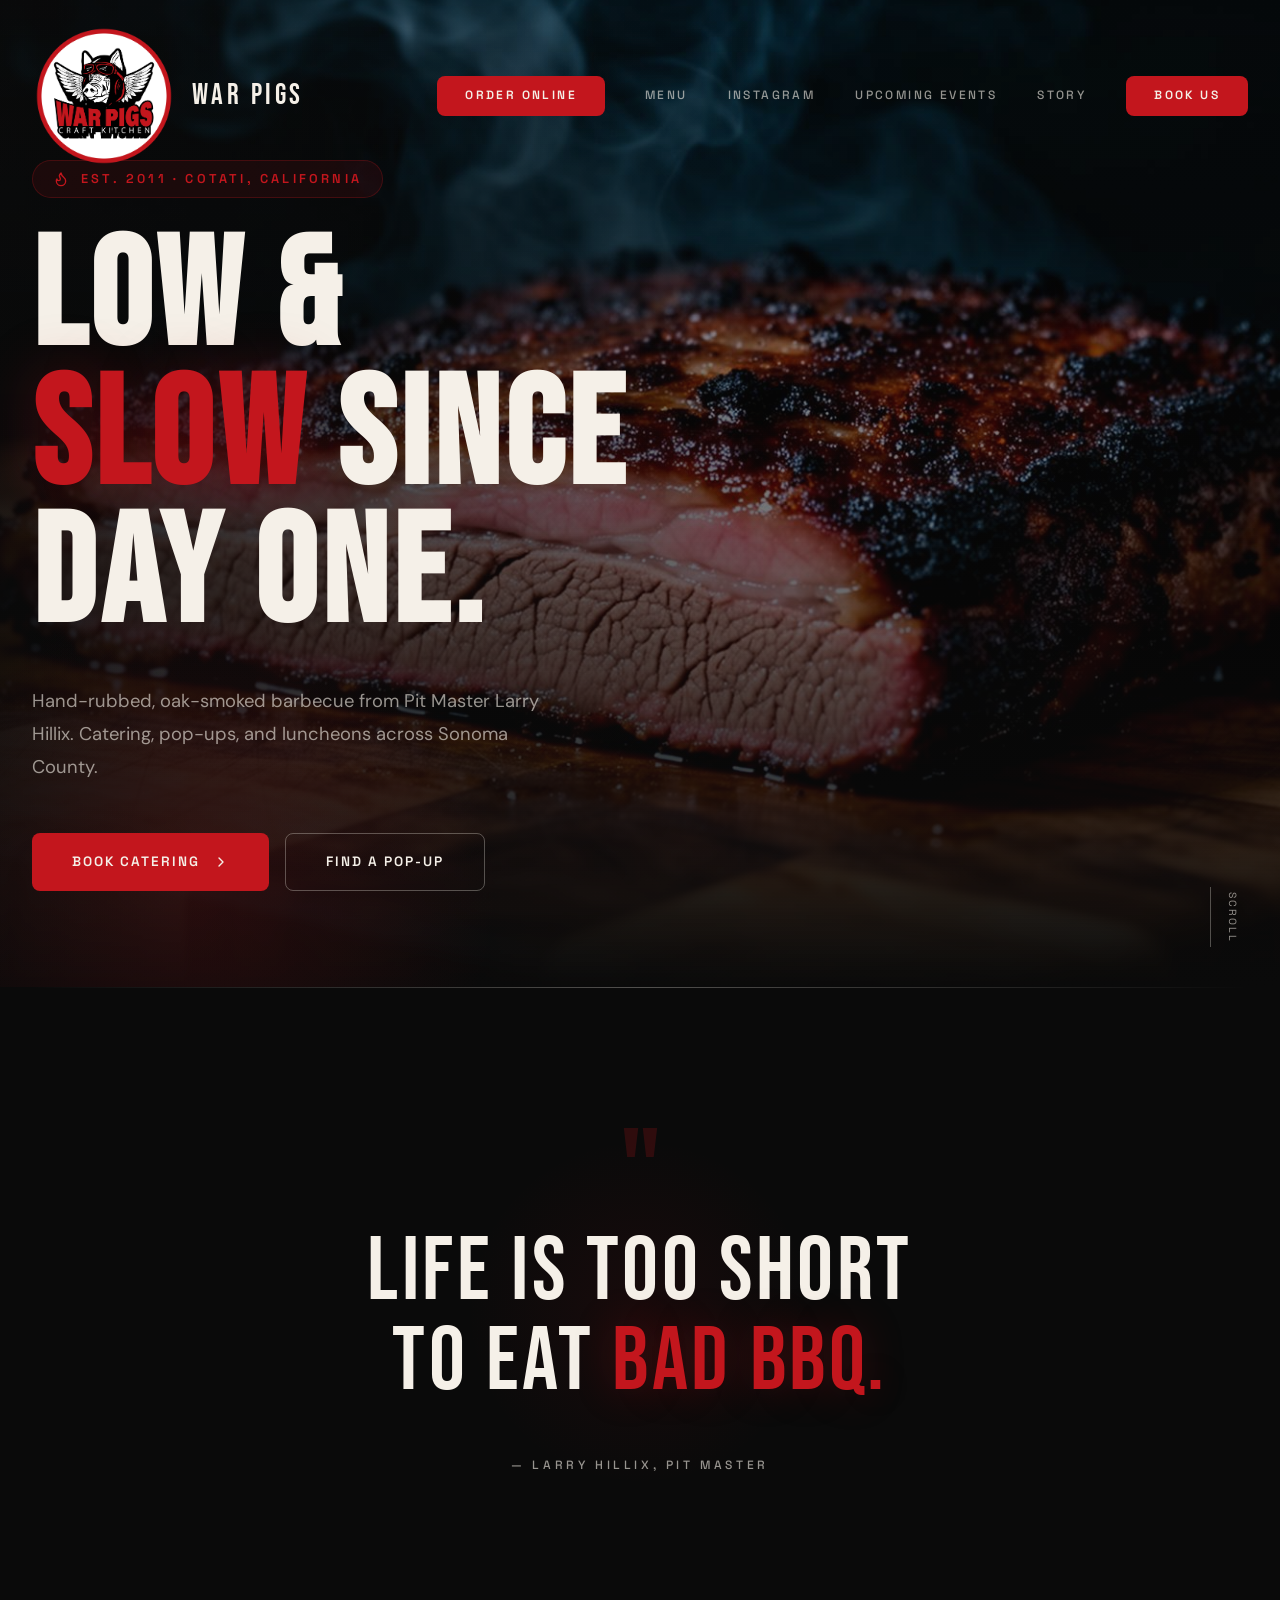
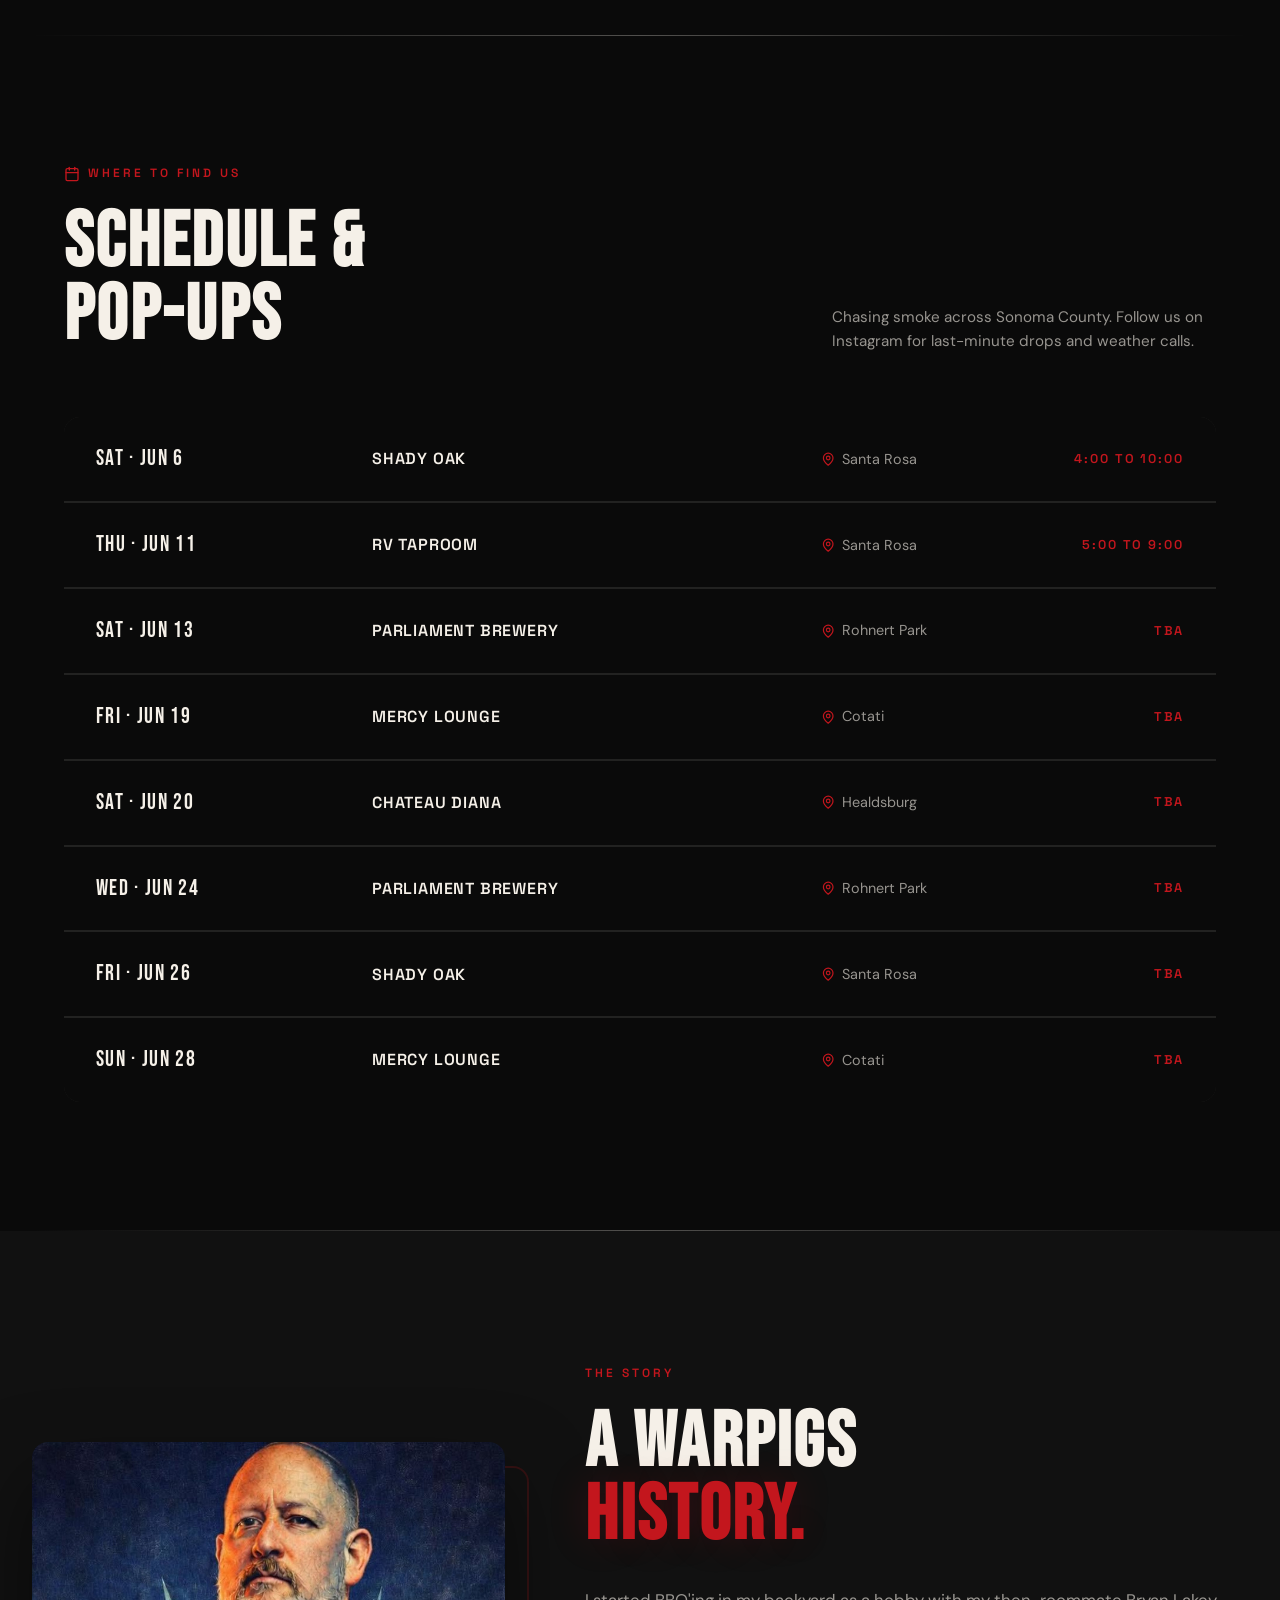
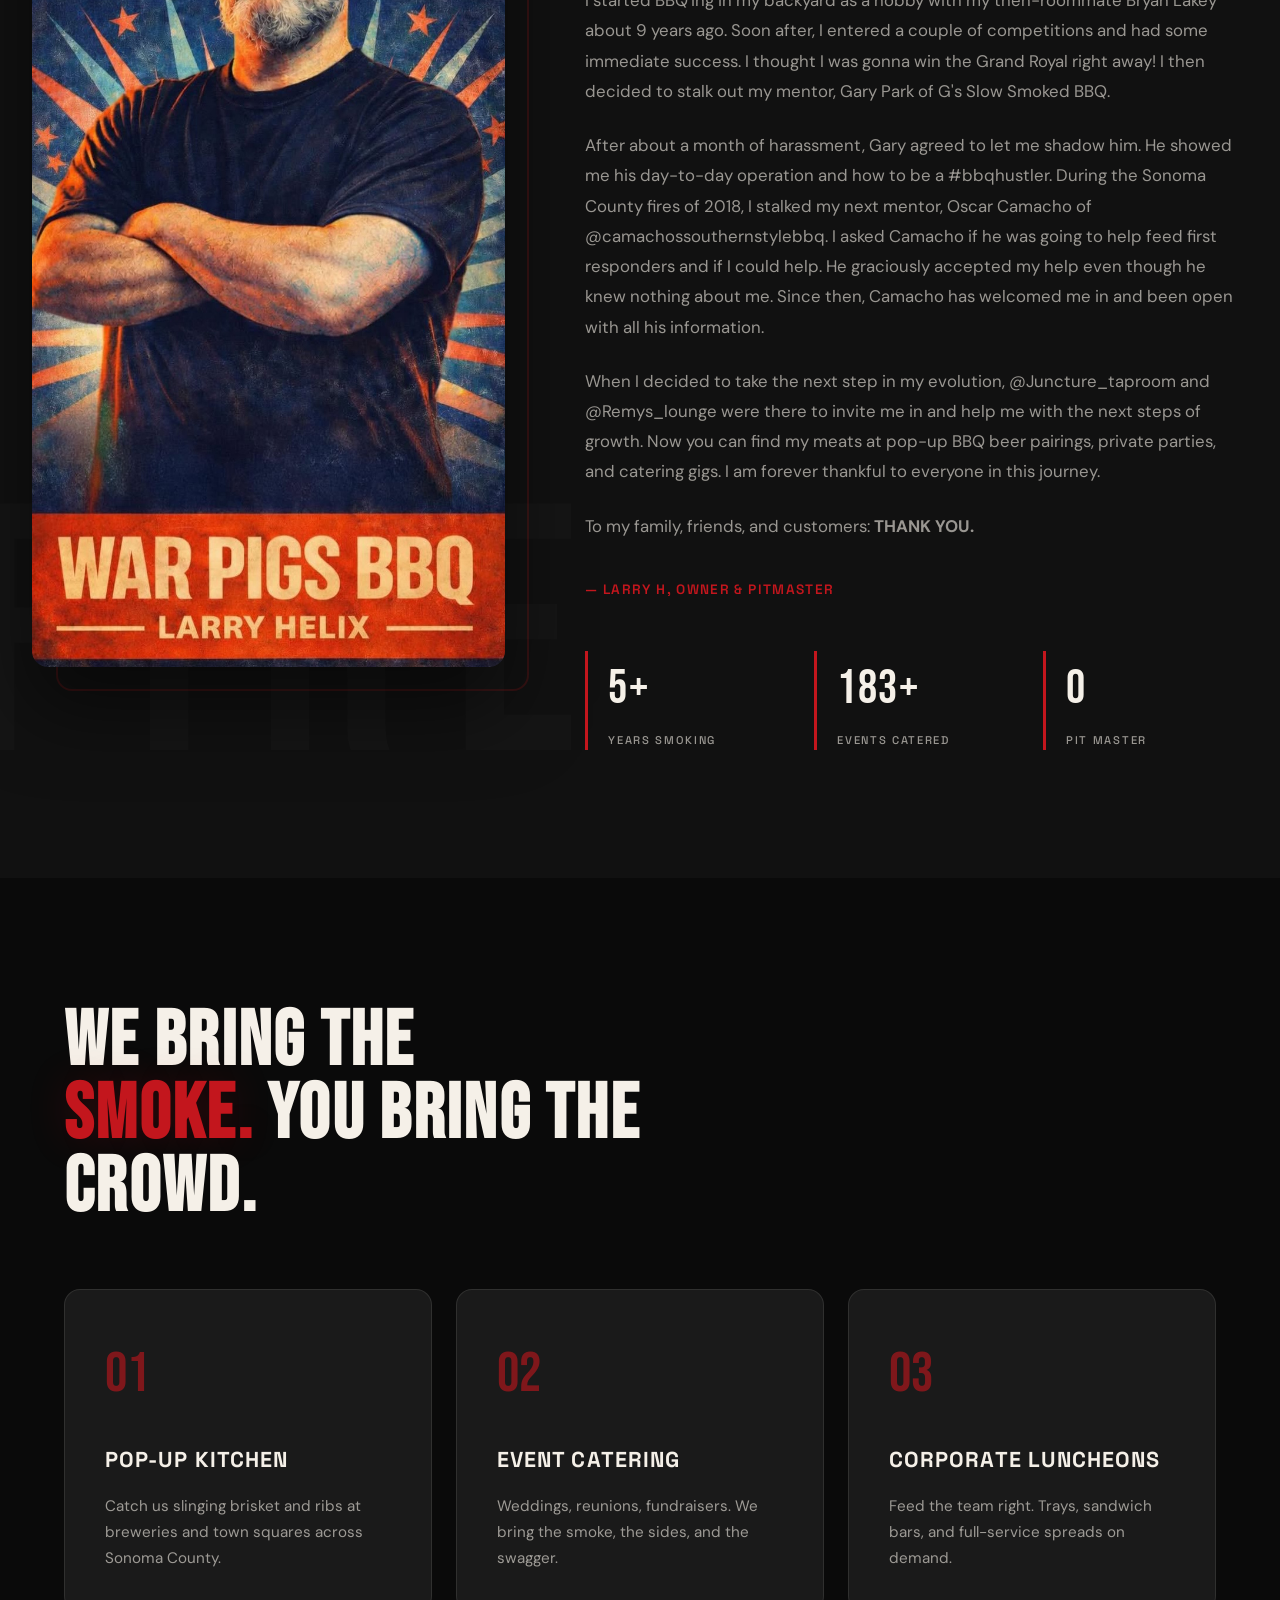
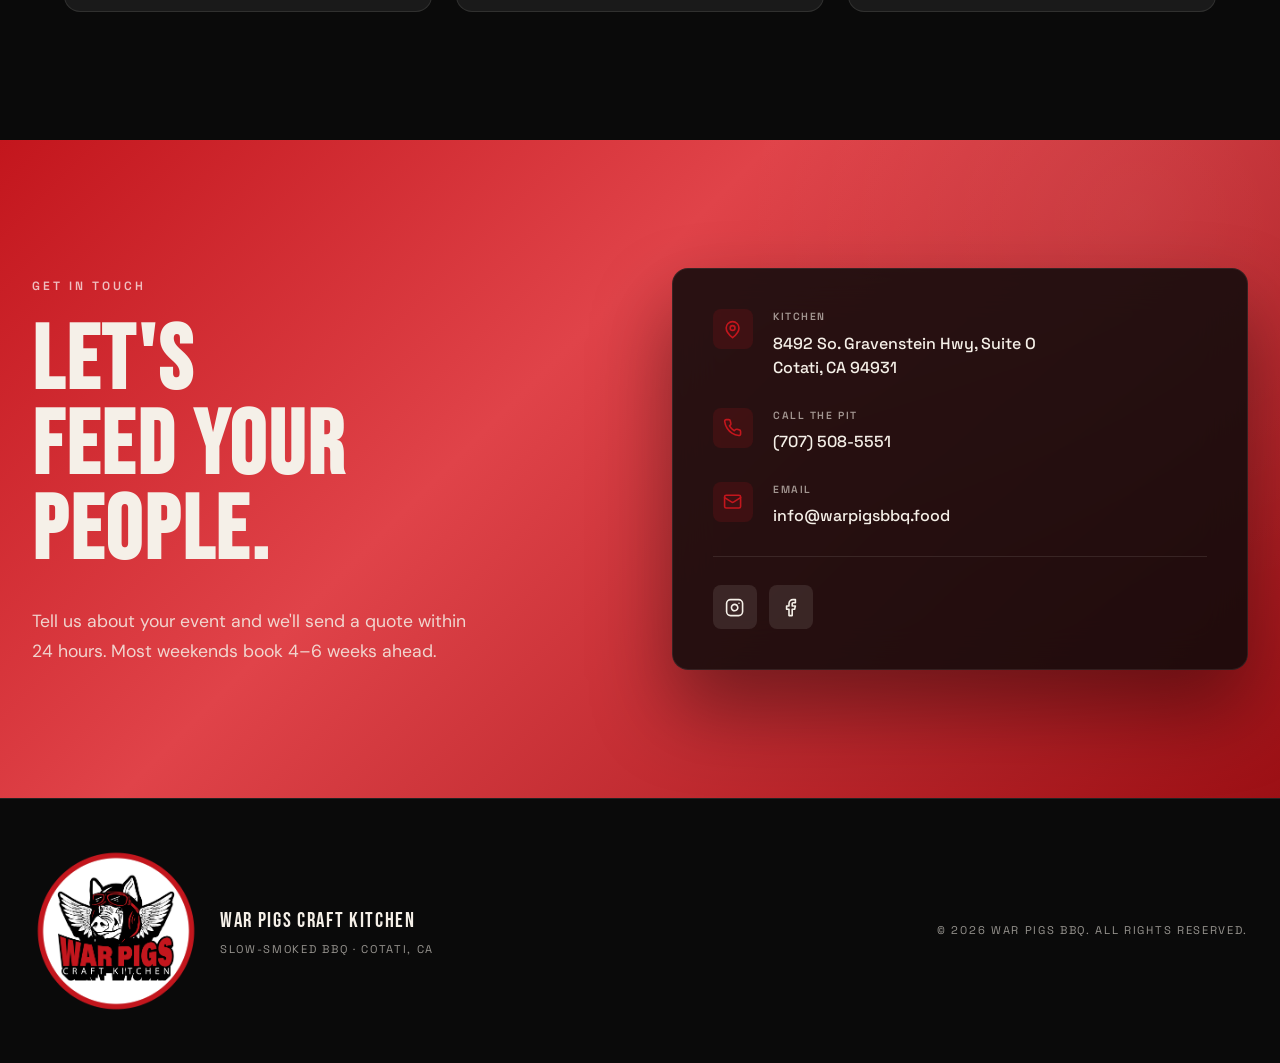
==== commit dfc816ec: "fix: update default fallback schedule to June dates" ====
--- a/index.html
+++ b/index.html
@@ -112,7 +112,78 @@
         </div>
 
         <div class="schedule__grid scale-in" id="scheduleGrid">
-          <!-- Populated dynamically from schedule.js -->
+          <div class="schedule__row" data-index="0">
+            <div class="schedule__date">SAT · JUN 6</div>
+            <div class="schedule__venue">Shady Oak</div>
+            <div class="schedule__city">
+              <svg xmlns="http://www.w3.org/2000/svg" width="16" height="16" viewBox="0 0 24 24" fill="none" stroke="currentColor" stroke-width="2" stroke-linecap="round" stroke-linejoin="round"><path d="M20 10c0 6-8 12-8 12s-8-6-8-12a8 8 0 0 1 16 0Z"/><circle cx="12" cy="10" r="3"/></svg>
+              Santa Rosa
+            </div>
+            <div class="schedule__time">4:00 to 10:00</div>
+          </div>
+          <div class="schedule__row" data-index="1">
+            <div class="schedule__date">THU · JUN 11</div>
+            <div class="schedule__venue">RV Taproom</div>
+            <div class="schedule__city">
+              <svg xmlns="http://www.w3.org/2000/svg" width="16" height="16" viewBox="0 0 24 24" fill="none" stroke="currentColor" stroke-width="2" stroke-linecap="round" stroke-linejoin="round"><path d="M20 10c0 6-8 12-8 12s-8-6-8-12a8 8 0 0 1 16 0Z"/><circle cx="12" cy="10" r="3"/></svg>
+              Santa Rosa
+            </div>
+            <div class="schedule__time">5:00 to 9:00</div>
+          </div>
+          <div class="schedule__row" data-index="2">
+            <div class="schedule__date">SAT · JUN 13</div>
+            <div class="schedule__venue">Parliament Brewery</div>
+            <div class="schedule__city">
+              <svg xmlns="http://www.w3.org/2000/svg" width="16" height="16" viewBox="0 0 24 24" fill="none" stroke="currentColor" stroke-width="2" stroke-linecap="round" stroke-linejoin="round"><path d="M20 10c0 6-8 12-8 12s-8-6-8-12a8 8 0 0 1 16 0Z"/><circle cx="12" cy="10" r="3"/></svg>
+              Rohnert Park
+            </div>
+            <div class="schedule__time">TBA</div>
+          </div>
+          <div class="schedule__row" data-index="3">
+            <div class="schedule__date">FRI · JUN 19</div>
+            <div class="schedule__venue">Mercy Lounge</div>
+            <div class="schedule__city">
+              <svg xmlns="http://www.w3.org/2000/svg" width="16" height="16" viewBox="0 0 24 24" fill="none" stroke="currentColor" stroke-width="2" stroke-linecap="round" stroke-linejoin="round"><path d="M20 10c0 6-8 12-8 12s-8-6-8-12a8 8 0 0 1 16 0Z"/><circle cx="12" cy="10" r="3"/></svg>
+              Cotati
+            </div>
+            <div class="schedule__time">TBA</div>
+          </div>
+          <div class="schedule__row" data-index="4">
+            <div class="schedule__date">SAT · JUN 20</div>
+            <div class="schedule__venue">Chateau Diana</div>
+            <div class="schedule__city">
+              <svg xmlns="http://www.w3.org/2000/svg" width="16" height="16" viewBox="0 0 24 24" fill="none" stroke="currentColor" stroke-width="2" stroke-linecap="round" stroke-linejoin="round"><path d="M20 10c0 6-8 12-8 12s-8-6-8-12a8 8 0 0 1 16 0Z"/><circle cx="12" cy="10" r="3"/></svg>
+              Healdsburg
+            </div>
+            <div class="schedule__time">TBA</div>
+          </div>
+          <div class="schedule__row" data-index="5">
+            <div class="schedule__date">WED · JUN 24</div>
+            <div class="schedule__venue">Parliament Brewery</div>
+            <div class="schedule__city">
+              <svg xmlns="http://www.w3.org/2000/svg" width="16" height="16" viewBox="0 0 24 24" fill="none" stroke="currentColor" stroke-width="2" stroke-linecap="round" stroke-linejoin="round"><path d="M20 10c0 6-8 12-8 12s-8-6-8-12a8 8 0 0 1 16 0Z"/><circle cx="12" cy="10" r="3"/></svg>
+              Rohnert Park
+            </div>
+            <div class="schedule__time">TBA</div>
+          </div>
+          <div class="schedule__row" data-index="6">
+            <div class="schedule__date">FRI · JUN 26</div>
+            <div class="schedule__venue">Shady Oak</div>
+            <div class="schedule__city">
+              <svg xmlns="http://www.w3.org/2000/svg" width="16" height="16" viewBox="0 0 24 24" fill="none" stroke="currentColor" stroke-width="2" stroke-linecap="round" stroke-linejoin="round"><path d="M20 10c0 6-8 12-8 12s-8-6-8-12a8 8 0 0 1 16 0Z"/><circle cx="12" cy="10" r="3"/></svg>
+              Santa Rosa
+            </div>
+            <div class="schedule__time">TBA</div>
+          </div>
+          <div class="schedule__row" data-index="7">
+            <div class="schedule__date">SUN · JUN 28</div>
+            <div class="schedule__venue">Mercy Lounge</div>
+            <div class="schedule__city">
+              <svg xmlns="http://www.w3.org/2000/svg" width="16" height="16" viewBox="0 0 24 24" fill="none" stroke="currentColor" stroke-width="2" stroke-linecap="round" stroke-linejoin="round"><path d="M20 10c0 6-8 12-8 12s-8-6-8-12a8 8 0 0 1 16 0Z"/><circle cx="12" cy="10" r="3"/></svg>
+              Cotati
+            </div>
+            <div class="schedule__time">TBA</div>
+          </div>
         </div>
       </div>
     </section>
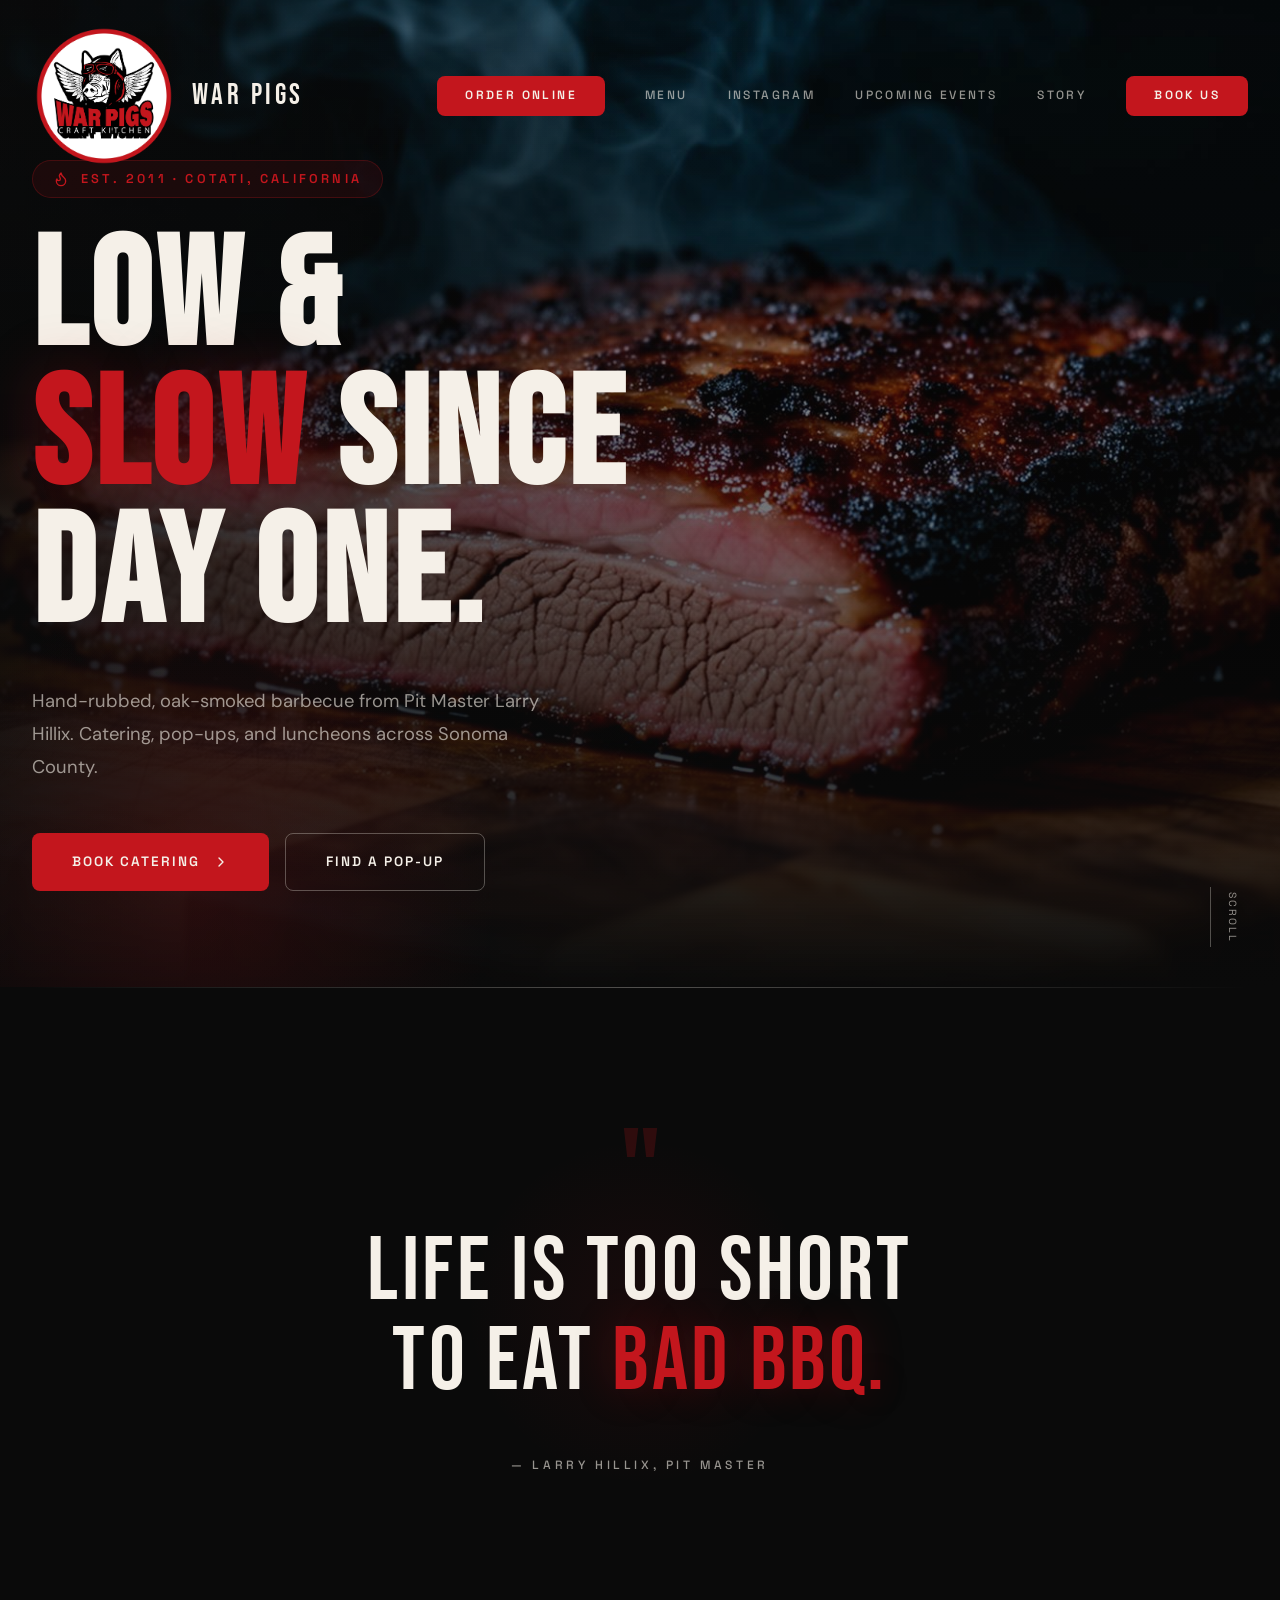
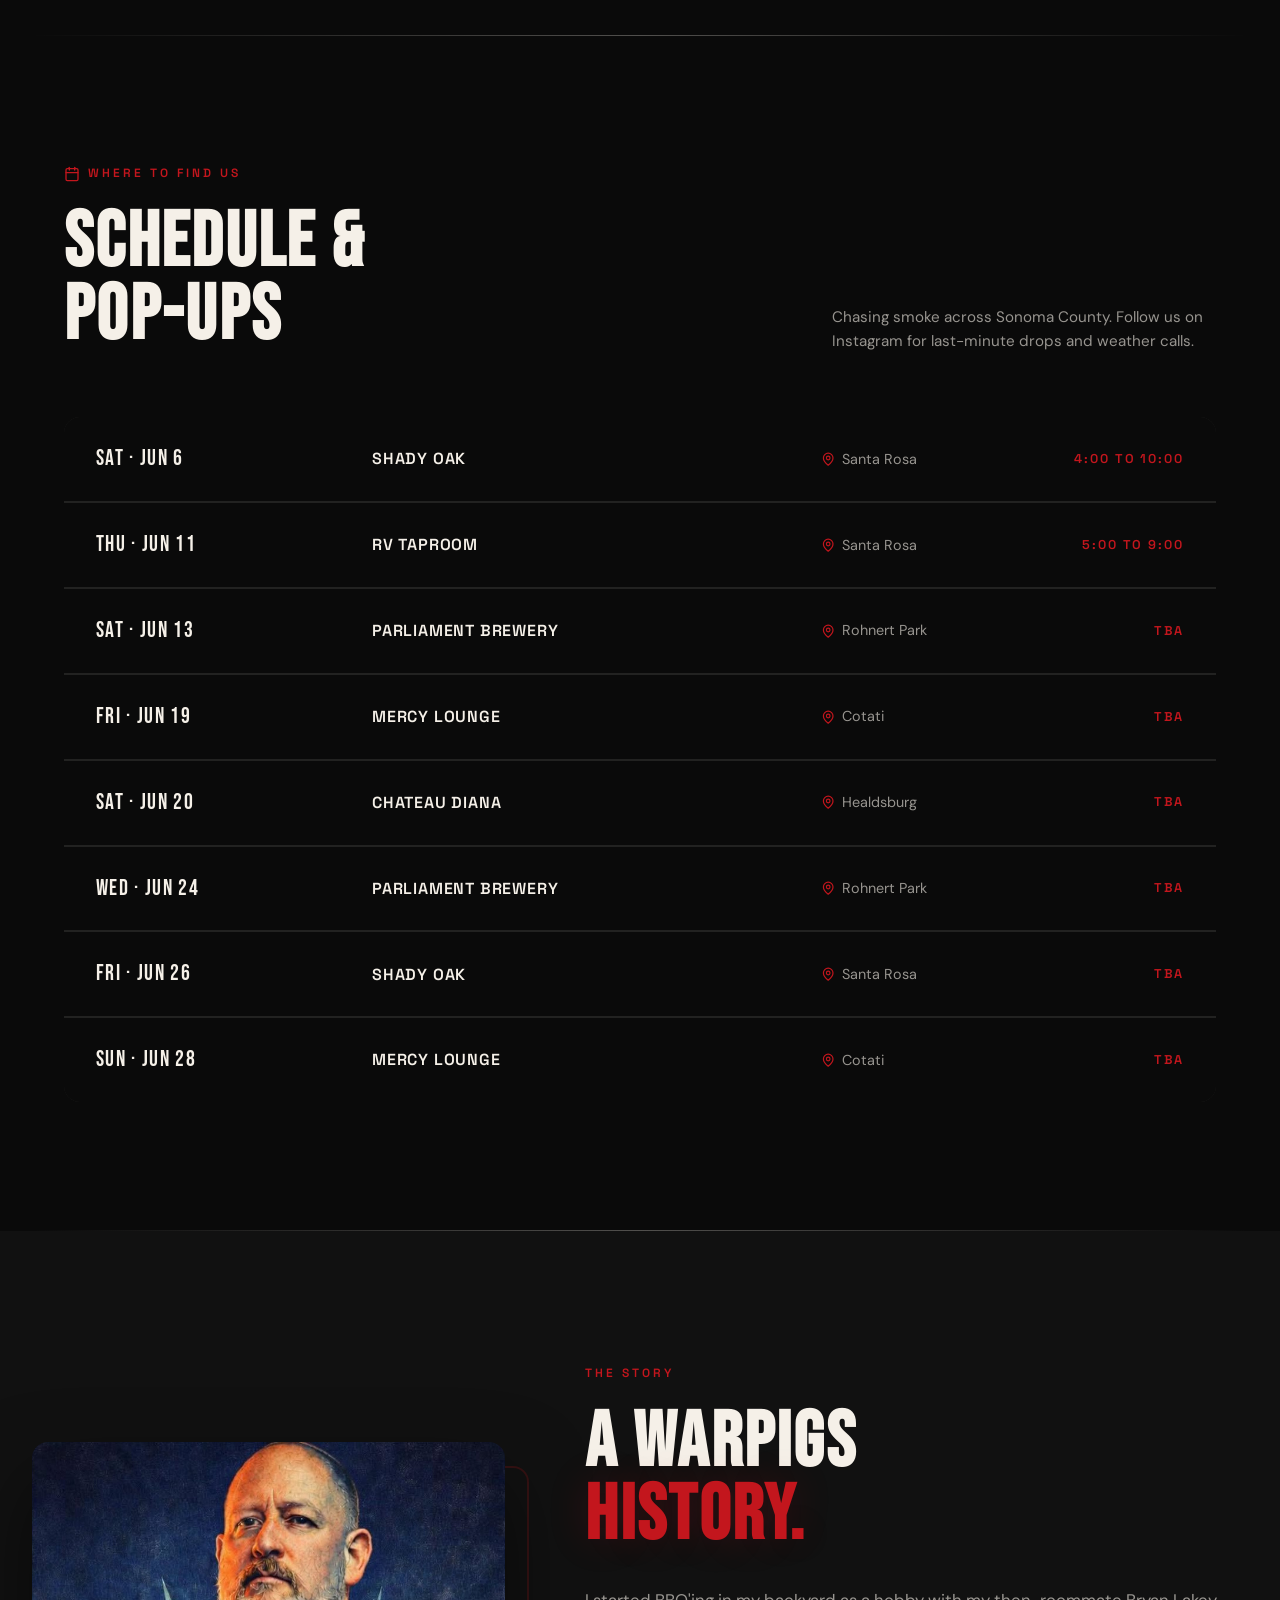
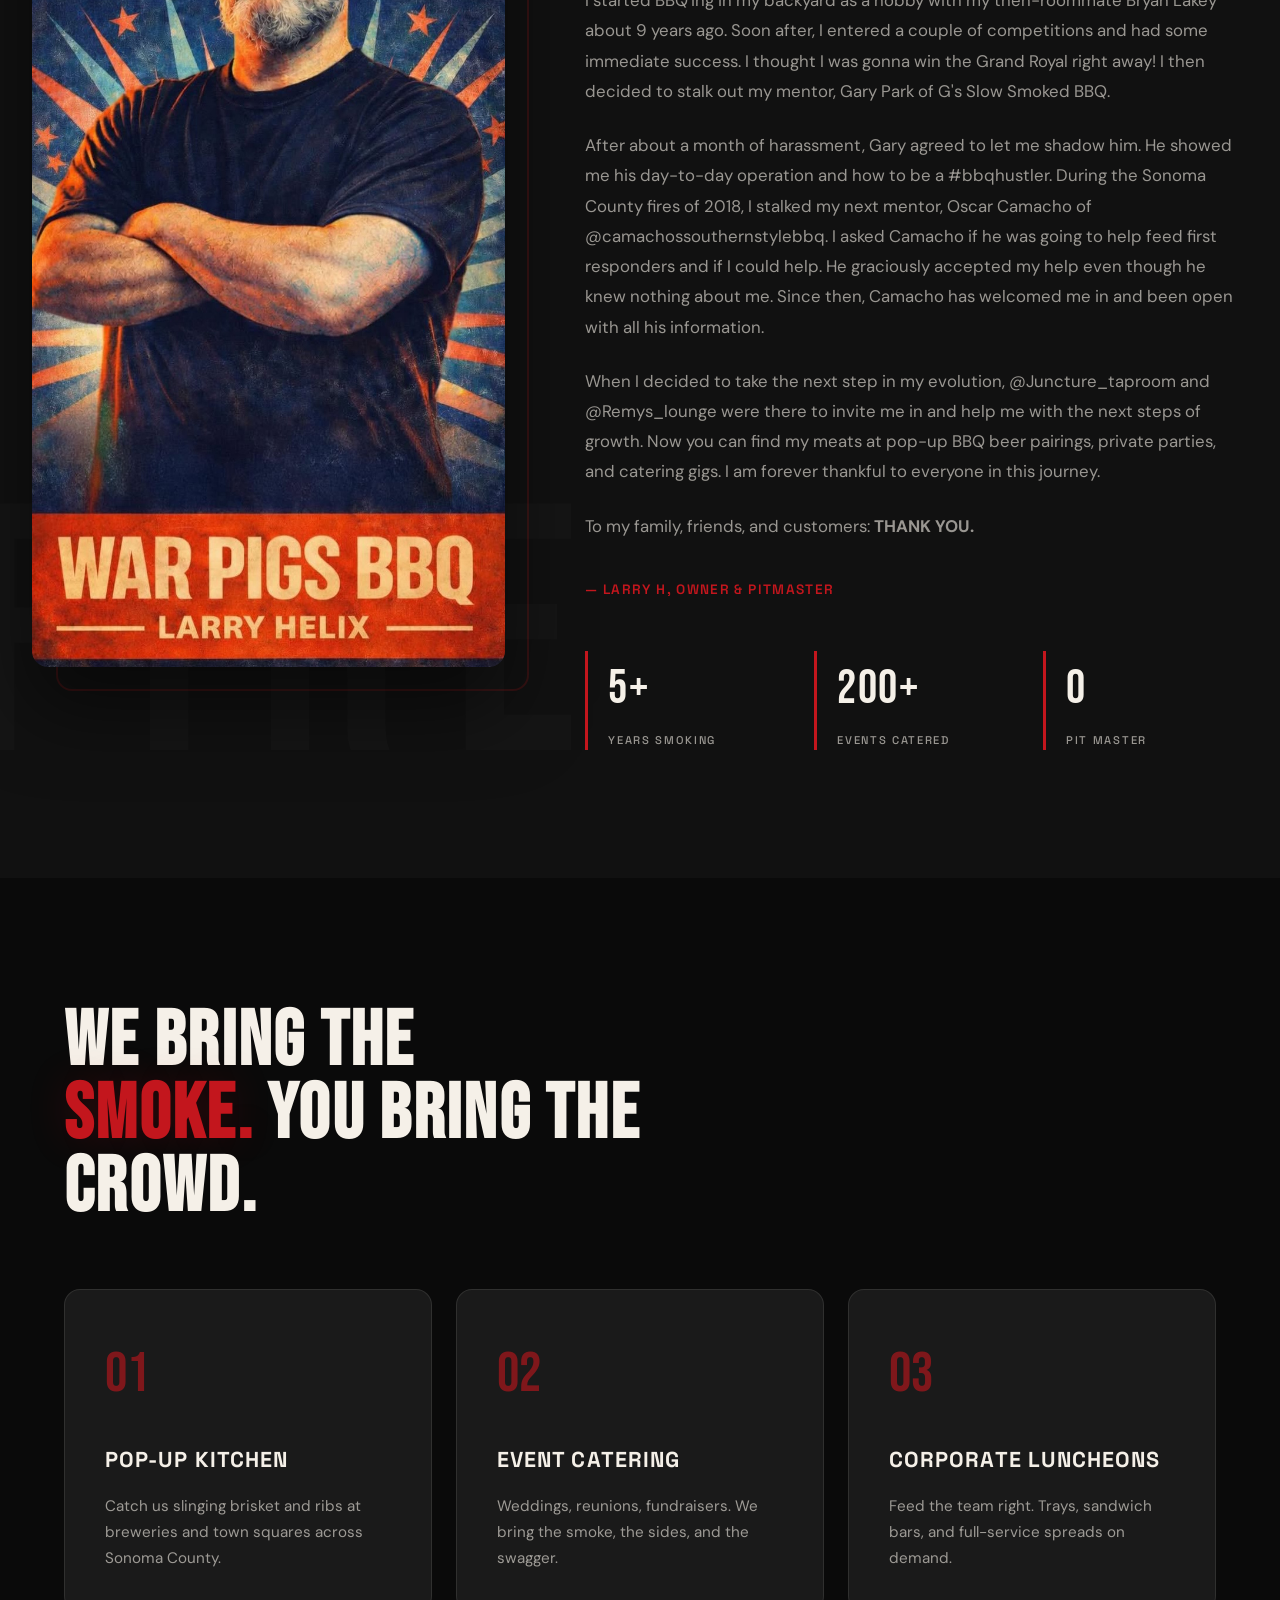
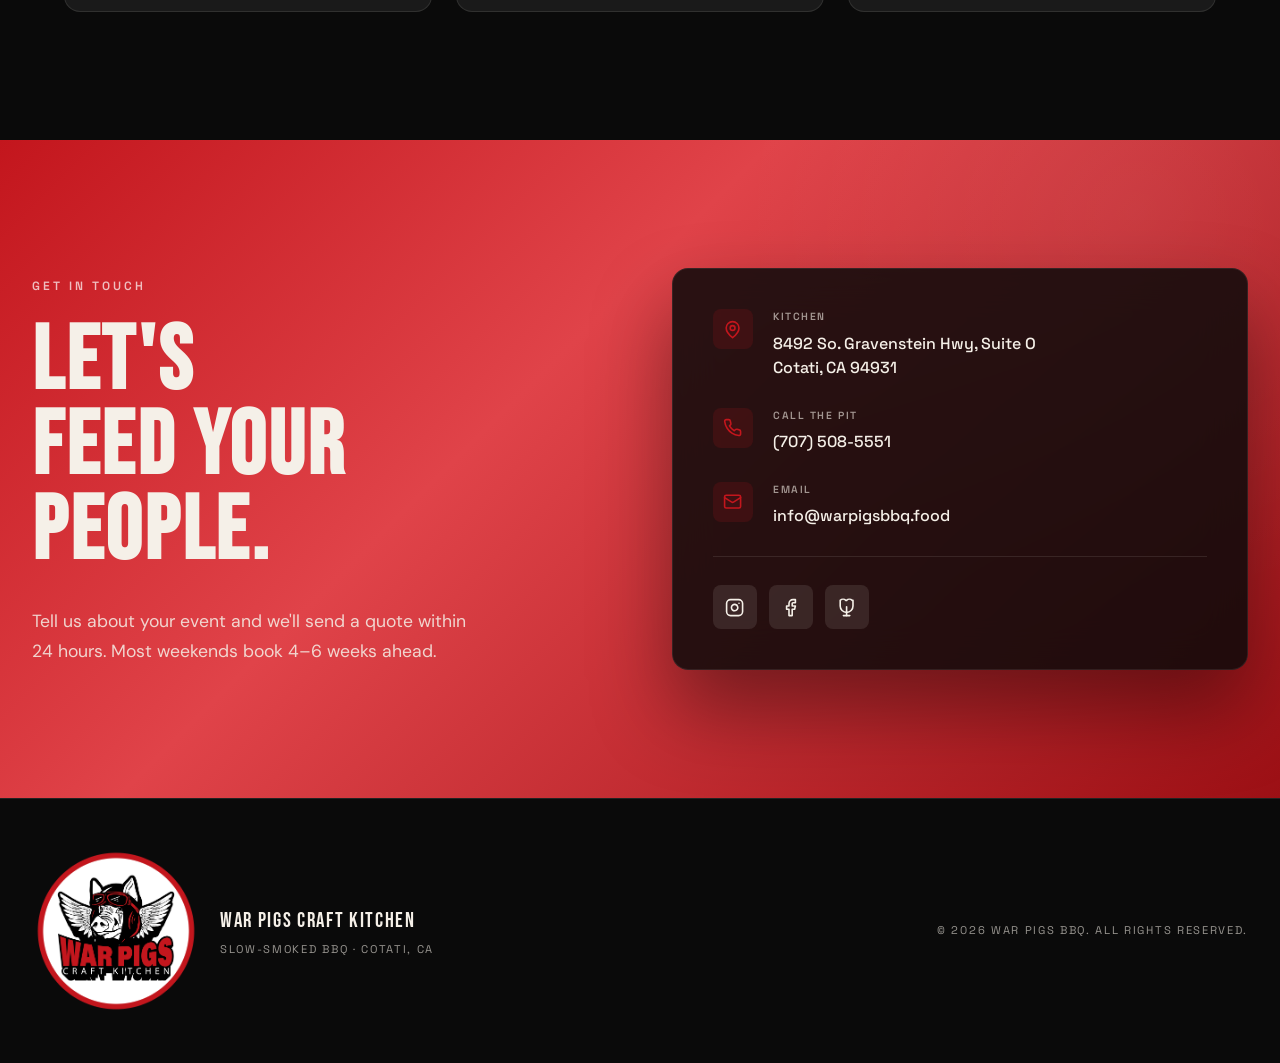
==== commit 8da7dda5: "Add Wine Country menus page and link button in contact footer" ====
--- a/index.html
+++ b/index.html
@@ -312,6 +312,9 @@
             <a href="https://www.facebook.com/WarPigsBBQinCali" target="_blank" rel="noopener noreferrer" aria-label="Facebook" class="social-btn">
               <svg xmlns="http://www.w3.org/2000/svg" width="20" height="20" viewBox="0 0 24 24" fill="none" stroke="currentColor" stroke-width="2" stroke-linecap="round" stroke-linejoin="round"><path d="M18 2h-3a5 5 0 0 0-5 5v3H7v4h3v8h4v-8h3l1-4h-4V7a1 1 0 0 1 1-1h3z"/></svg>
             </a>
+            <a href="menu_pacplate.html" aria-label="Wine Country Menus" title="Wine Country Menus" class="social-btn">
+              <svg xmlns="http://www.w3.org/2000/svg" width="20" height="20" viewBox="0 0 24 24" fill="none" stroke="currentColor" stroke-width="2" stroke-linecap="round" stroke-linejoin="round"><path d="M8 22h8"/><path d="M12 11v11"/><path d="M19 3a5 5 0 0 0-7.07 0L12 3.14 11.07 3A5 5 0 0 0 4 3v7a8 8 0 0 0 16 0V3Z"/></svg>
+            </a>
           </div>
         </div>
       </div>
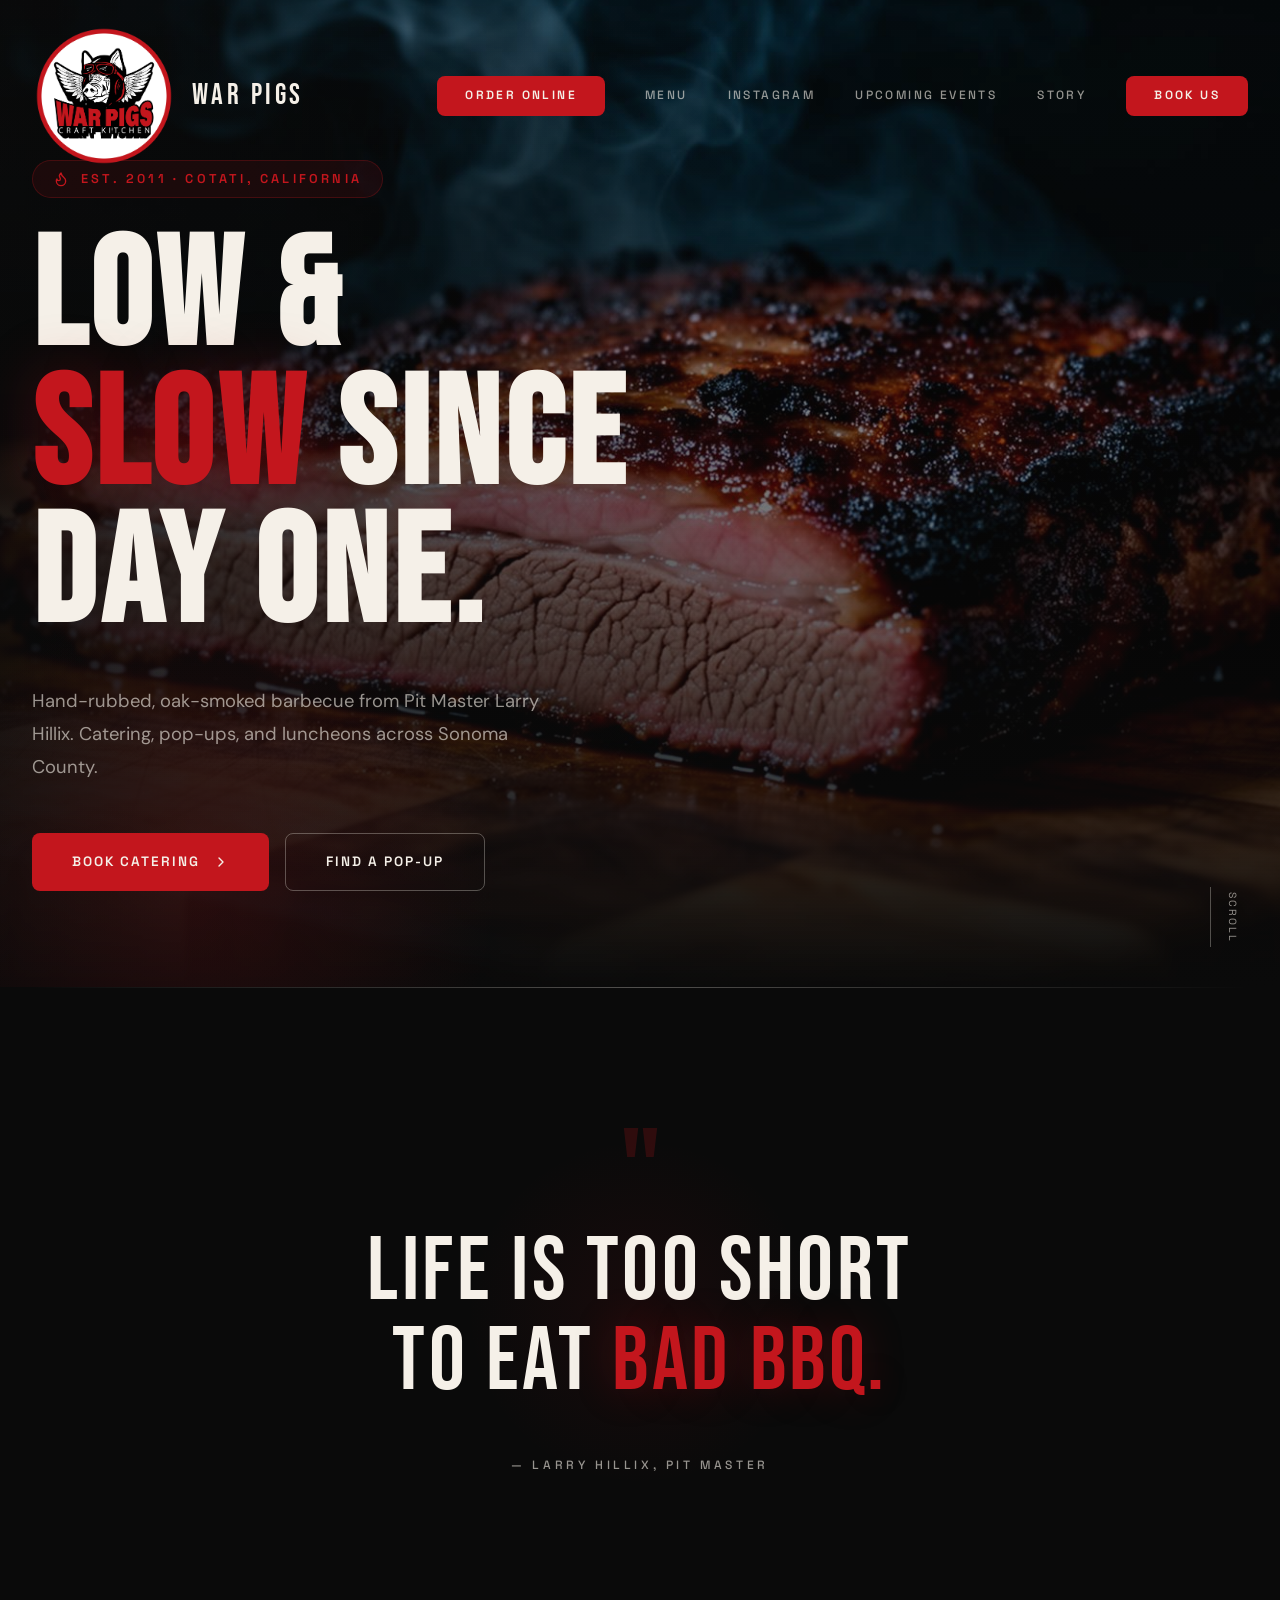
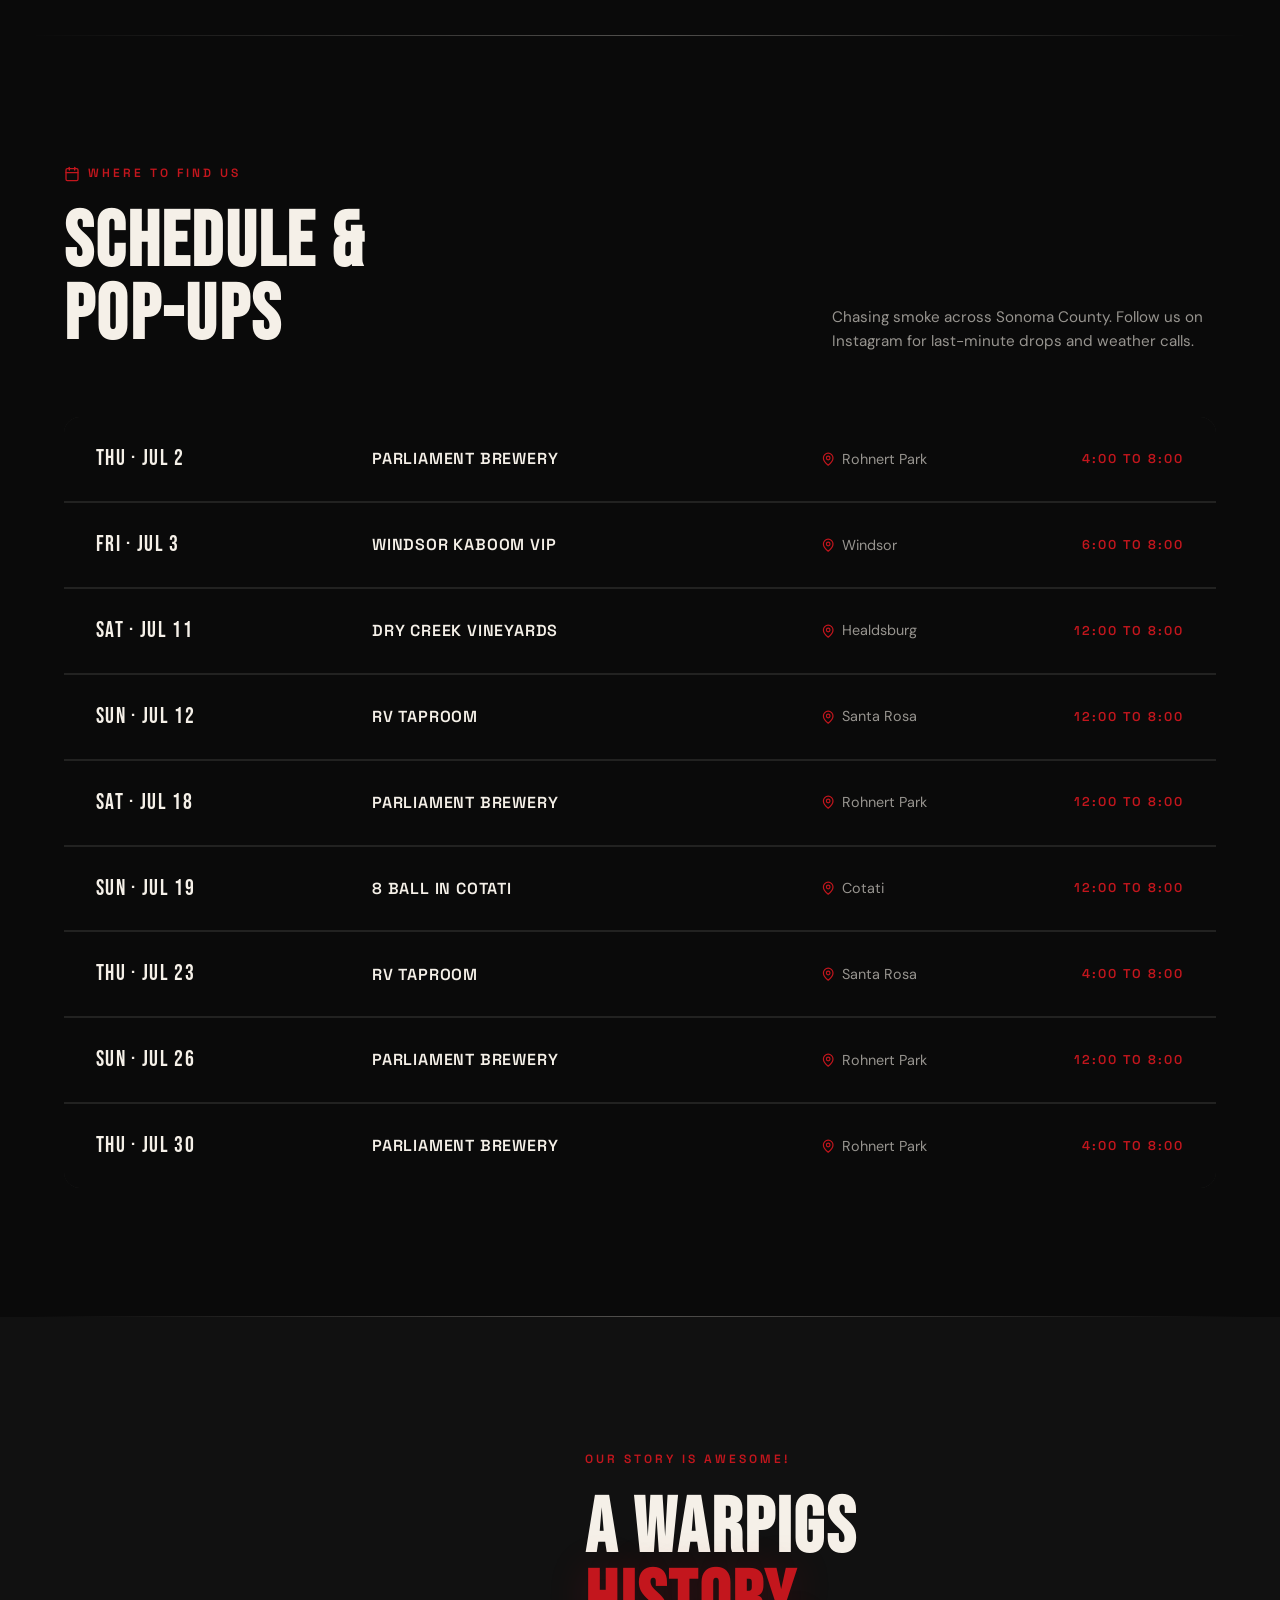
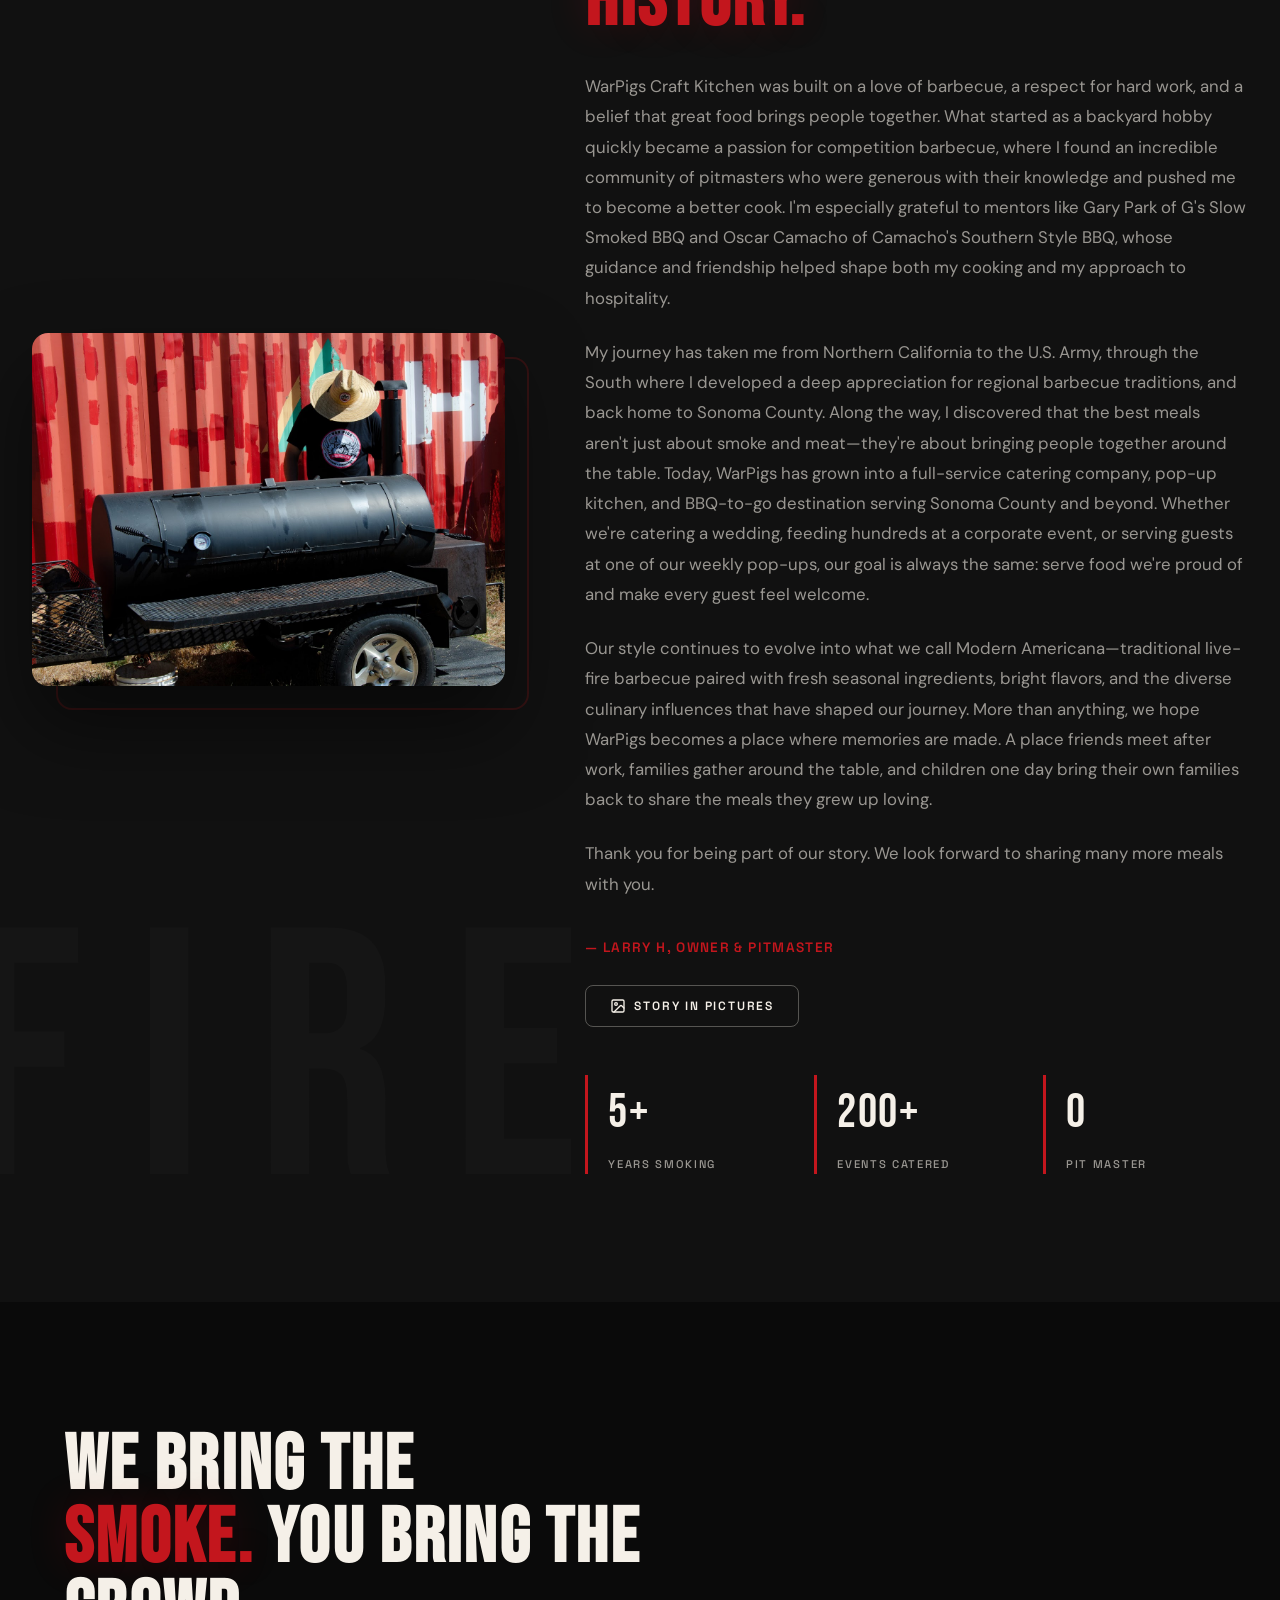
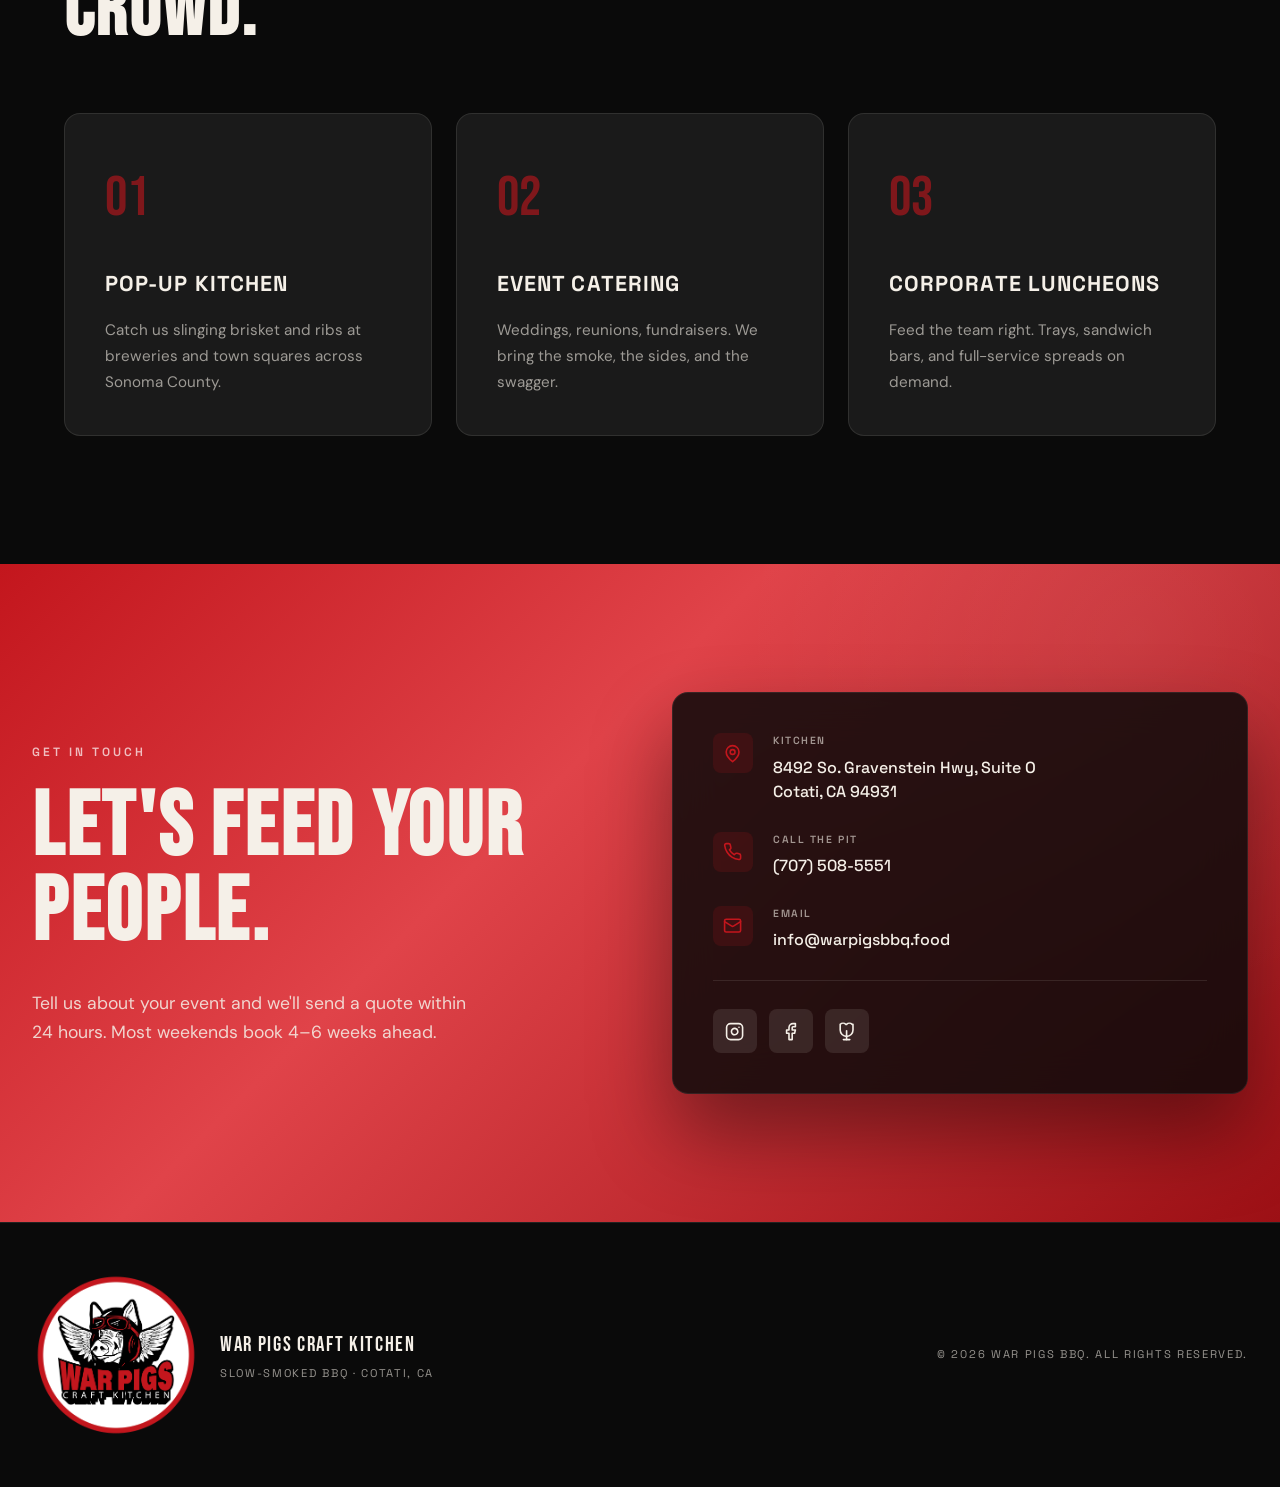
==== commit f91c4c88: "Update site content, admin, styles, and assets" ====
--- a/index.html
+++ b/index.html
@@ -222,6 +222,12 @@
               <span style="color: var(--ember); font-family: var(--font-heading); font-weight: 600; text-transform: uppercase; letter-spacing: 0.1em; font-size: 0.85rem;">— Larry H, Owner & Pitmaster</span>
             </p>
           </div>
+          <div class="story__gallery-trigger" style="margin-top: 1.5rem; margin-bottom: 2rem;">
+            <button class="btn-outline" id="openGalleryBtn" style="display: inline-flex; align-items: center; gap: 0.5rem; padding: 0.75rem 1.5rem; font-size: 0.75rem;">
+              <svg xmlns="http://www.w3.org/2000/svg" width="16" height="16" viewBox="0 0 24 24" fill="none" stroke="currentColor" stroke-width="2" stroke-linecap="round" stroke-linejoin="round"><rect width="18" height="18" x="3" y="3" rx="2" ry="2"/><circle cx="9" cy="9" r="2"/><path d="m21 15-3.086-3.086a2 2 0 0 0-2.828 0L6 21"/></svg>
+              Story in Pictures
+            </button>
+          </div>
           <div class="story__stats">
             <div class="stat">
               <div class="stat__number" data-count="14">0</div>
--- a/style.css
+++ b/style.css
@@ -1402,3 +1402,230 @@
   box-shadow: 0 8px 25px rgba(0, 0, 0, 0.25);
 }
 
+/* ============ STORY GALLERY MODAL ============ */
+.gallery-modal {
+  position: fixed;
+  inset: 0;
+  z-index: 10000;
+  display: flex;
+  align-items: center;
+  justify-content: center;
+  opacity: 0;
+  pointer-events: none;
+  transition: opacity 0.4s var(--ease-out-expo);
+}
+
+.gallery-modal.show {
+  opacity: 1;
+  pointer-events: auto;
+}
+
+.gallery-modal__backdrop {
+  position: absolute;
+  inset: 0;
+  background: rgba(10, 10, 10, 0.95);
+  backdrop-filter: blur(12px);
+  -webkit-backdrop-filter: blur(12px);
+}
+
+.gallery-modal__wrapper {
+  position: relative;
+  z-index: 2;
+  width: 90%;
+  max-width: 1000px;
+  display: flex;
+  flex-direction: column;
+  align-items: center;
+  gap: 1.5rem;
+  margin-top: -20px;
+  transition: transform 0.4s var(--ease-out-expo), opacity 0.4s var(--ease-out-expo);
+  opacity: 0;
+  transform: scale(0.97);
+}
+
+.gallery-modal.show .gallery-modal__wrapper {
+  opacity: 1;
+  transform: scale(1);
+}
+
+.gallery-modal__close {
+  position: absolute;
+  top: -3.5rem;
+  right: 0;
+  background: none;
+  border: none;
+  color: var(--cream-60);
+  font-size: 1.5rem;
+  cursor: pointer;
+  padding: 0.5rem;
+  display: flex;
+  align-items: center;
+  justify-content: center;
+  transition: color 0.3s ease, transform 0.3s ease;
+}
+
+.gallery-modal__close:hover {
+  color: var(--cream);
+  transform: rotate(90deg);
+}
+
+.gallery-modal__showcase {
+  position: relative;
+  width: 100%;
+  aspect-ratio: 16 / 9;
+  background: #000;
+  border: 1px solid var(--cream-10);
+  border-radius: 0.75rem;
+  overflow: hidden;
+  box-shadow: 0 30px 60px rgba(0, 0, 0, 0.8), 0 0 50px rgba(195, 22, 29, 0.05);
+  display: flex;
+  align-items: center;
+  justify-content: center;
+}
+
+.gallery-modal__image {
+  max-width: 100%;
+  max-height: 100%;
+  object-fit: contain;
+  transition: opacity 0.3s ease, transform 0.4s var(--ease-out-expo);
+  opacity: 0;
+  transform: scale(0.98);
+}
+
+.gallery-modal__image.active {
+  opacity: 1;
+  transform: scale(1);
+}
+
+/* Nav Arrows */
+.gallery-modal__nav {
+  position: absolute;
+  top: 50%;
+  transform: translateY(-50%);
+  background: rgba(26, 26, 26, 0.4);
+  border: 1px solid rgba(255, 255, 255, 0.05);
+  backdrop-filter: blur(8px);
+  -webkit-backdrop-filter: blur(8px);
+  color: var(--cream);
+  width: 3.5rem;
+  height: 3.5rem;
+  border-radius: 50%;
+  display: flex;
+  align-items: center;
+  justify-content: center;
+  cursor: pointer;
+  transition: all 0.3s var(--ease-out-quart);
+  z-index: 10;
+}
+
+.gallery-modal__nav:hover {
+  background: var(--ember);
+  border-color: var(--ember-glow);
+  box-shadow: 0 0 15px rgba(195, 22, 29, 0.5);
+  color: white;
+}
+
+.gallery-modal__nav--prev {
+  left: 1rem;
+}
+
+.gallery-modal__nav--next {
+  right: 1rem;
+}
+
+/* Bottom Bar */
+.gallery-modal__bar {
+  width: 100%;
+  display: flex;
+  flex-direction: column;
+  gap: 0.5rem;
+  padding: 0 0.5rem;
+}
+
+.gallery-modal__meta {
+  display: flex;
+  justify-content: space-between;
+  align-items: baseline;
+  gap: 2rem;
+  border-bottom: 1px solid var(--cream-10);
+  padding-bottom: 0.75rem;
+}
+
+.gallery-modal__caption {
+  font-family: var(--font-body);
+  color: var(--cream);
+  font-size: 1.05rem;
+  line-height: 1.5;
+  font-weight: 400;
+}
+
+.gallery-modal__index {
+  font-family: var(--font-heading);
+  color: var(--ember);
+  font-weight: 700;
+  font-size: 1rem;
+  letter-spacing: 0.1em;
+  white-space: nowrap;
+}
+
+/* Thumbnail strip */
+.gallery-modal__thumbnails {
+  display: flex;
+  gap: 0.75rem;
+  width: 100%;
+  justify-content: center;
+  overflow-x: auto;
+  padding: 0.5rem 0;
+}
+
+.gallery-modal__thumb {
+  width: 80px;
+  aspect-ratio: 16 / 9;
+  border-radius: 0.375rem;
+  overflow: hidden;
+  border: 2px solid transparent;
+  cursor: pointer;
+  opacity: 0.4;
+  transition: all 0.3s var(--ease-out-expo);
+  flex-shrink: 0;
+  background: #000;
+}
+
+.gallery-modal__thumb img {
+  width: 100%;
+  height: 100%;
+  object-fit: cover;
+}
+
+.gallery-modal__thumb:hover {
+  opacity: 0.8;
+  transform: translateY(-2px);
+}
+
+.gallery-modal__thumb.active {
+  opacity: 1;
+  border-color: var(--ember);
+  box-shadow: 0 0 10px rgba(195, 22, 29, 0.4);
+  transform: translateY(-2px) scale(1.05);
+}
+
+/* Responsive adjustment */
+@media (max-width: 768px) {
+  .gallery-modal__showcase {
+    aspect-ratio: 4 / 3;
+  }
+  .gallery-modal__nav {
+    width: 2.75rem;
+    height: 2.75rem;
+  }
+  .gallery-modal__close {
+    top: -3rem;
+  }
+  .gallery-modal__caption {
+    font-size: 0.95rem;
+  }
+  .gallery-modal__thumb {
+    width: 60px;
+  }
+}
+
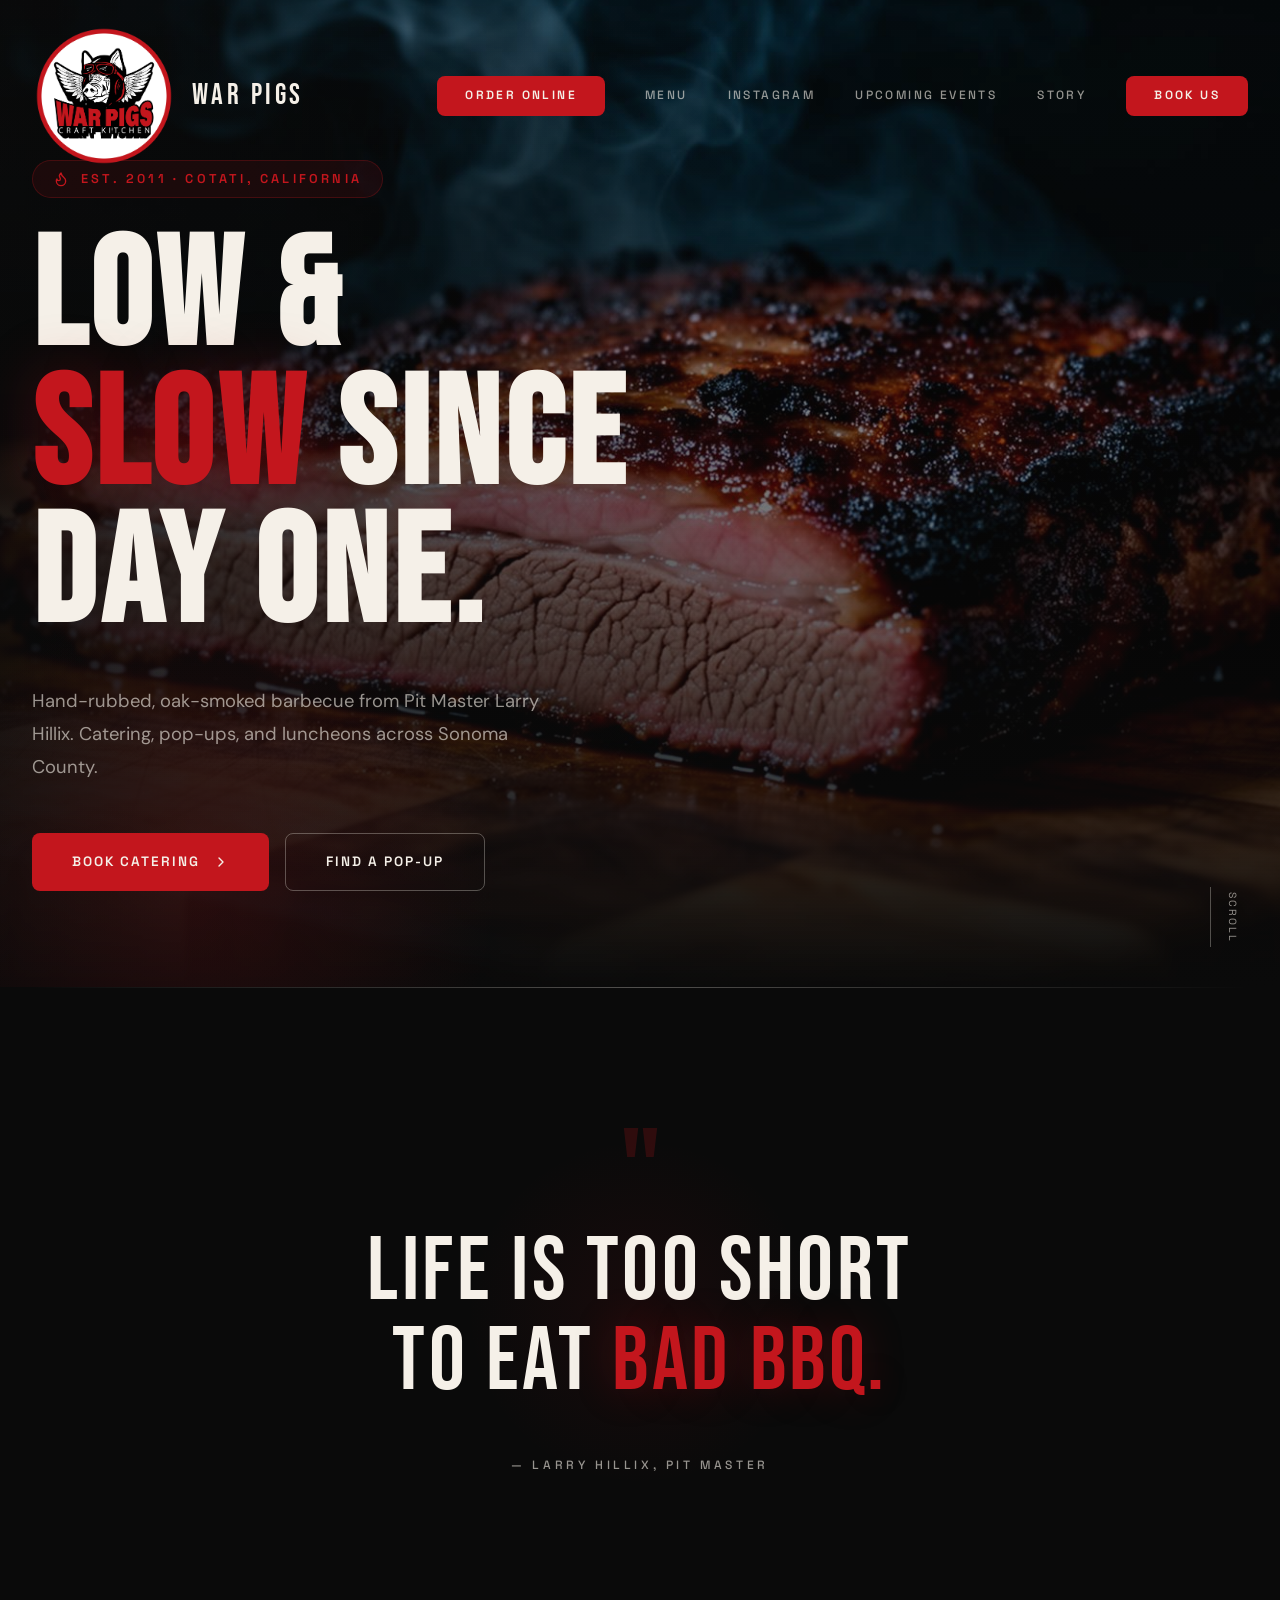
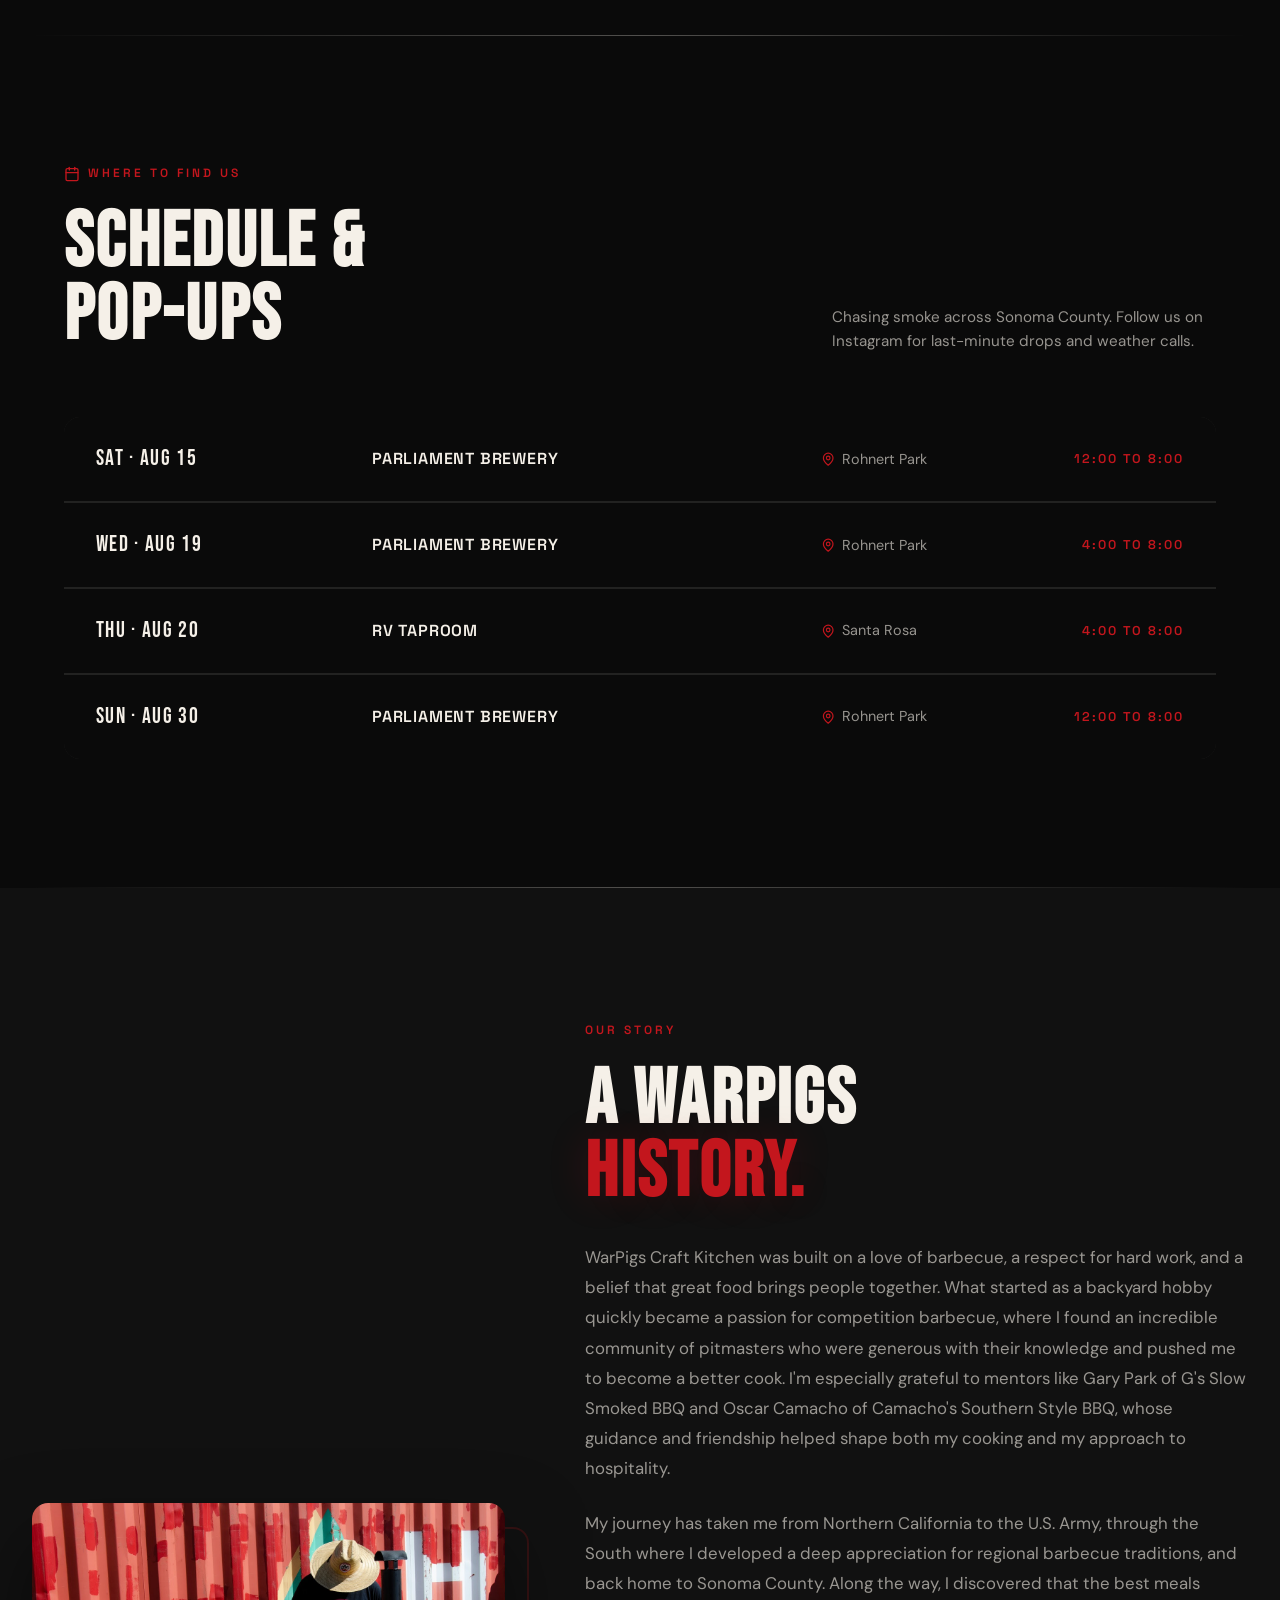
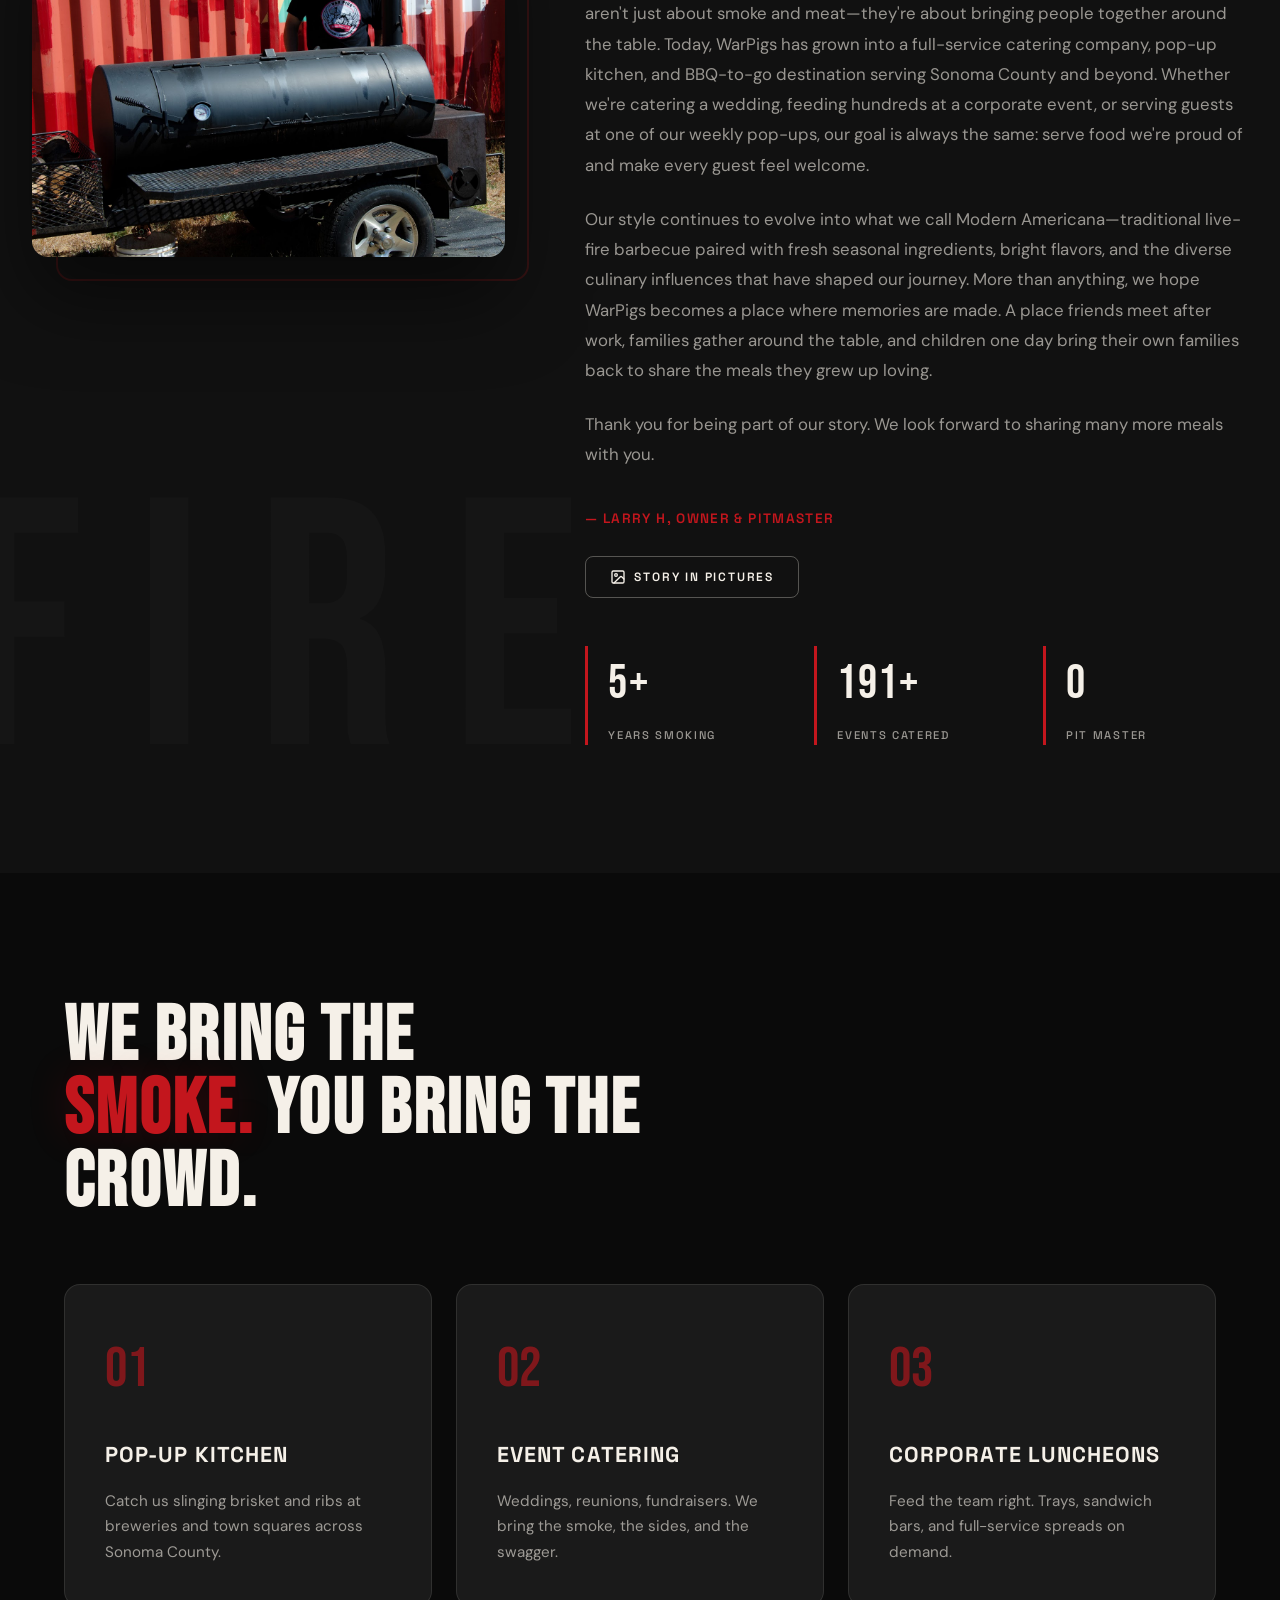
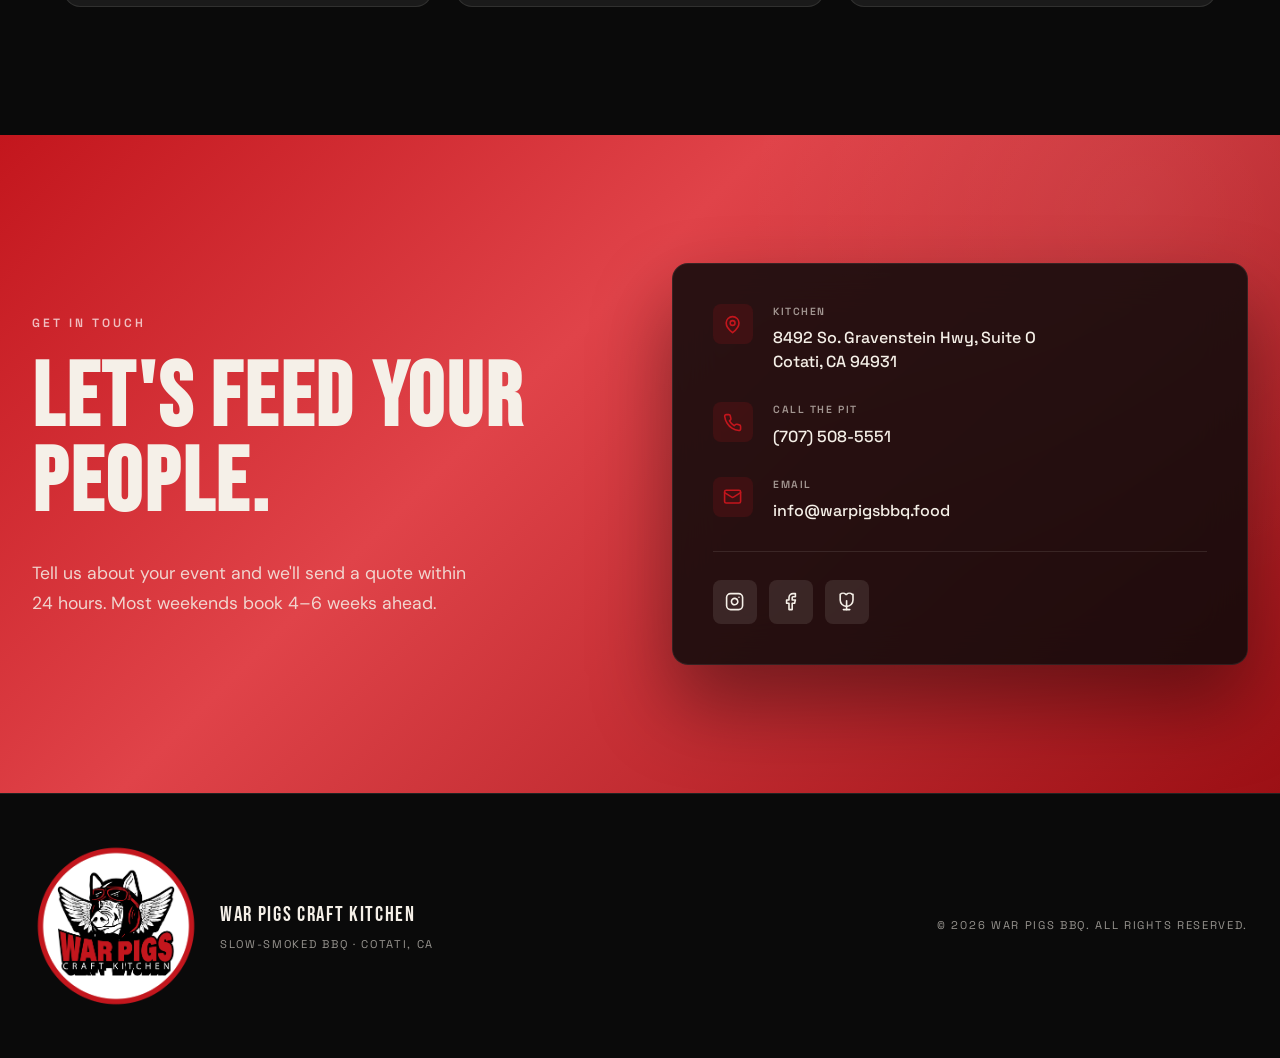
==== commit fbd8dc50: "Enable Order Online button - link to Square site" ====
--- a/index.html
+++ b/index.html
@@ -27,8 +27,7 @@
         <span></span>
       </button>
       <div class="nav__links" id="navLinks">
-        <!-- <a href="https://warpigsbbq.square.site/" target="_blank" rel="noopener noreferrer" class="nav__cta" data-nav-link>Order Online</a> -->
-        <a href="#" class="nav__cta" data-nav-link data-order-notice>Order Online</a>
+        <a href="https://warpigsbbq.square.site/" target="_blank" rel="noopener noreferrer" class="nav__cta" data-nav-link>Order Online</a>
         <a href="menu.html" class="nav__link" data-nav-link>Menu</a>
         <a href="instagram.html" class="nav__link" data-nav-link>Instagram</a>
         <a href="#schedule" class="nav__link" data-nav-link>Upcoming Events</a>
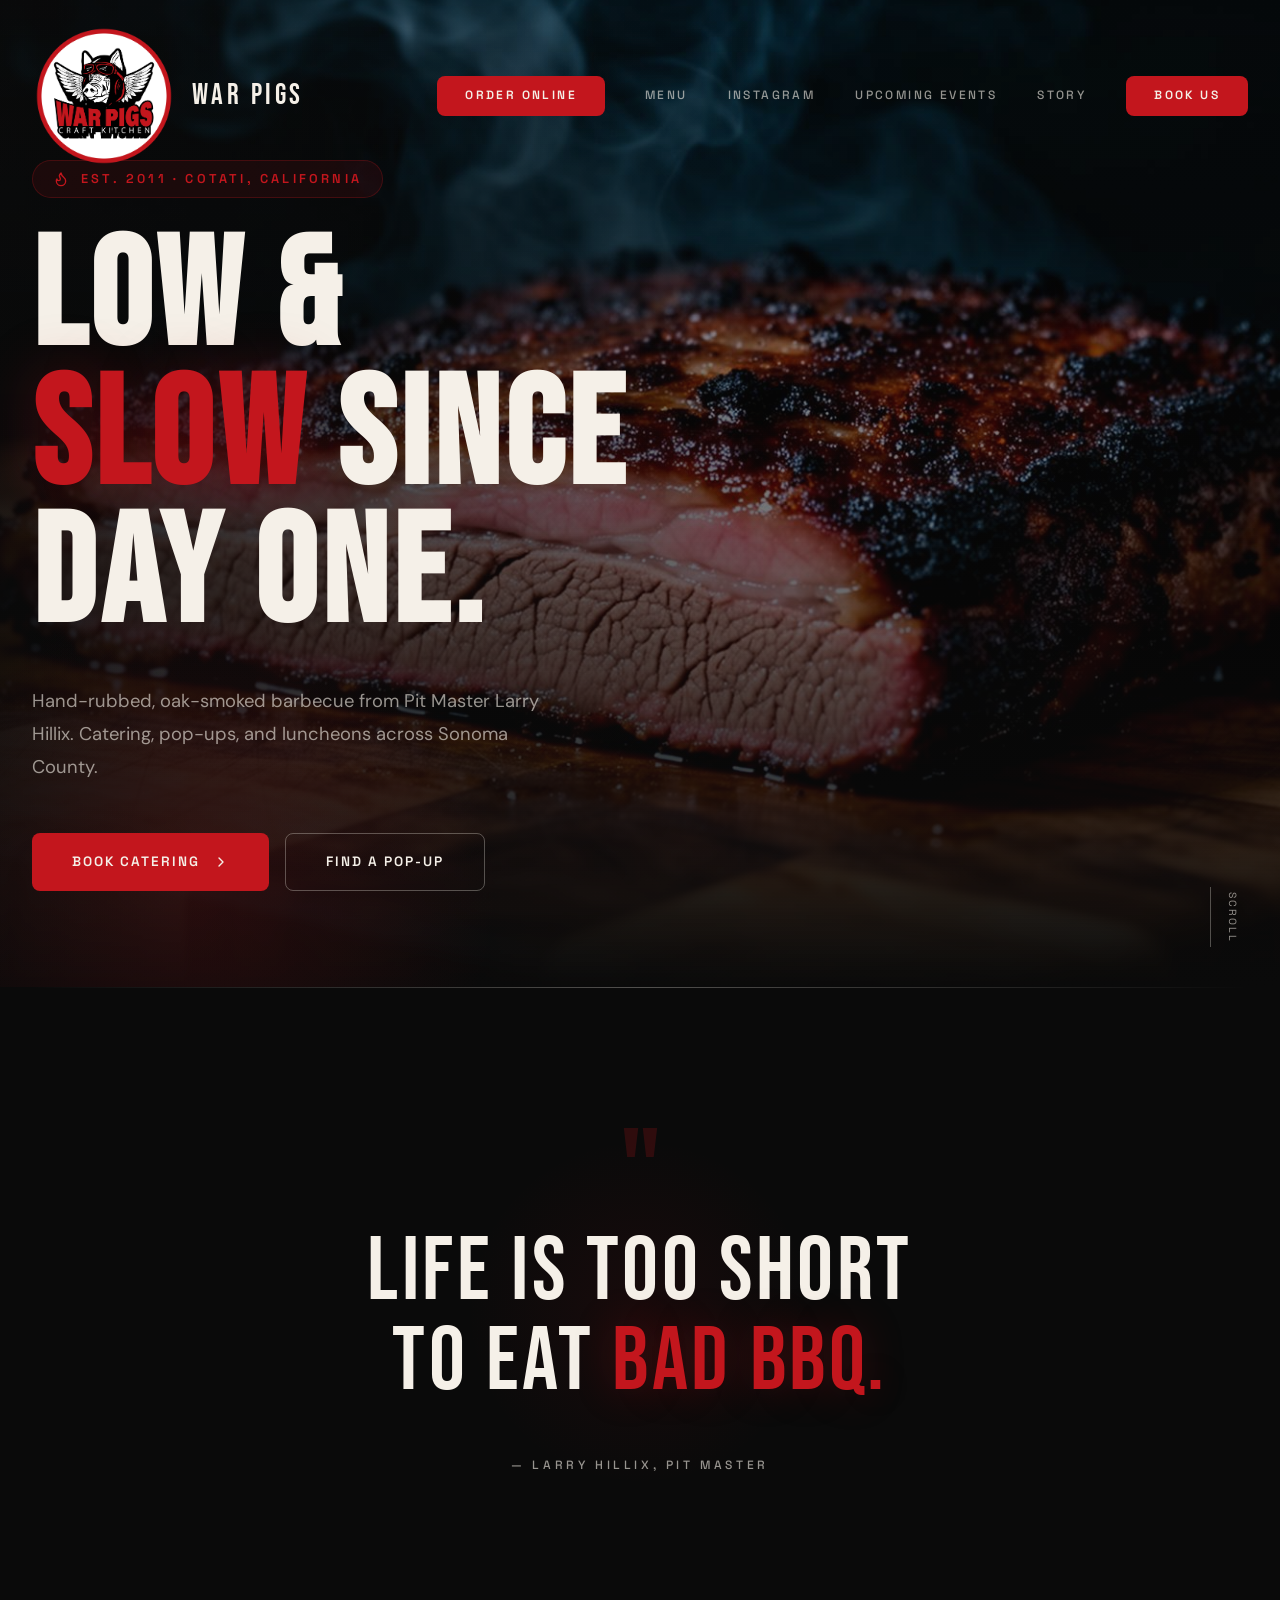
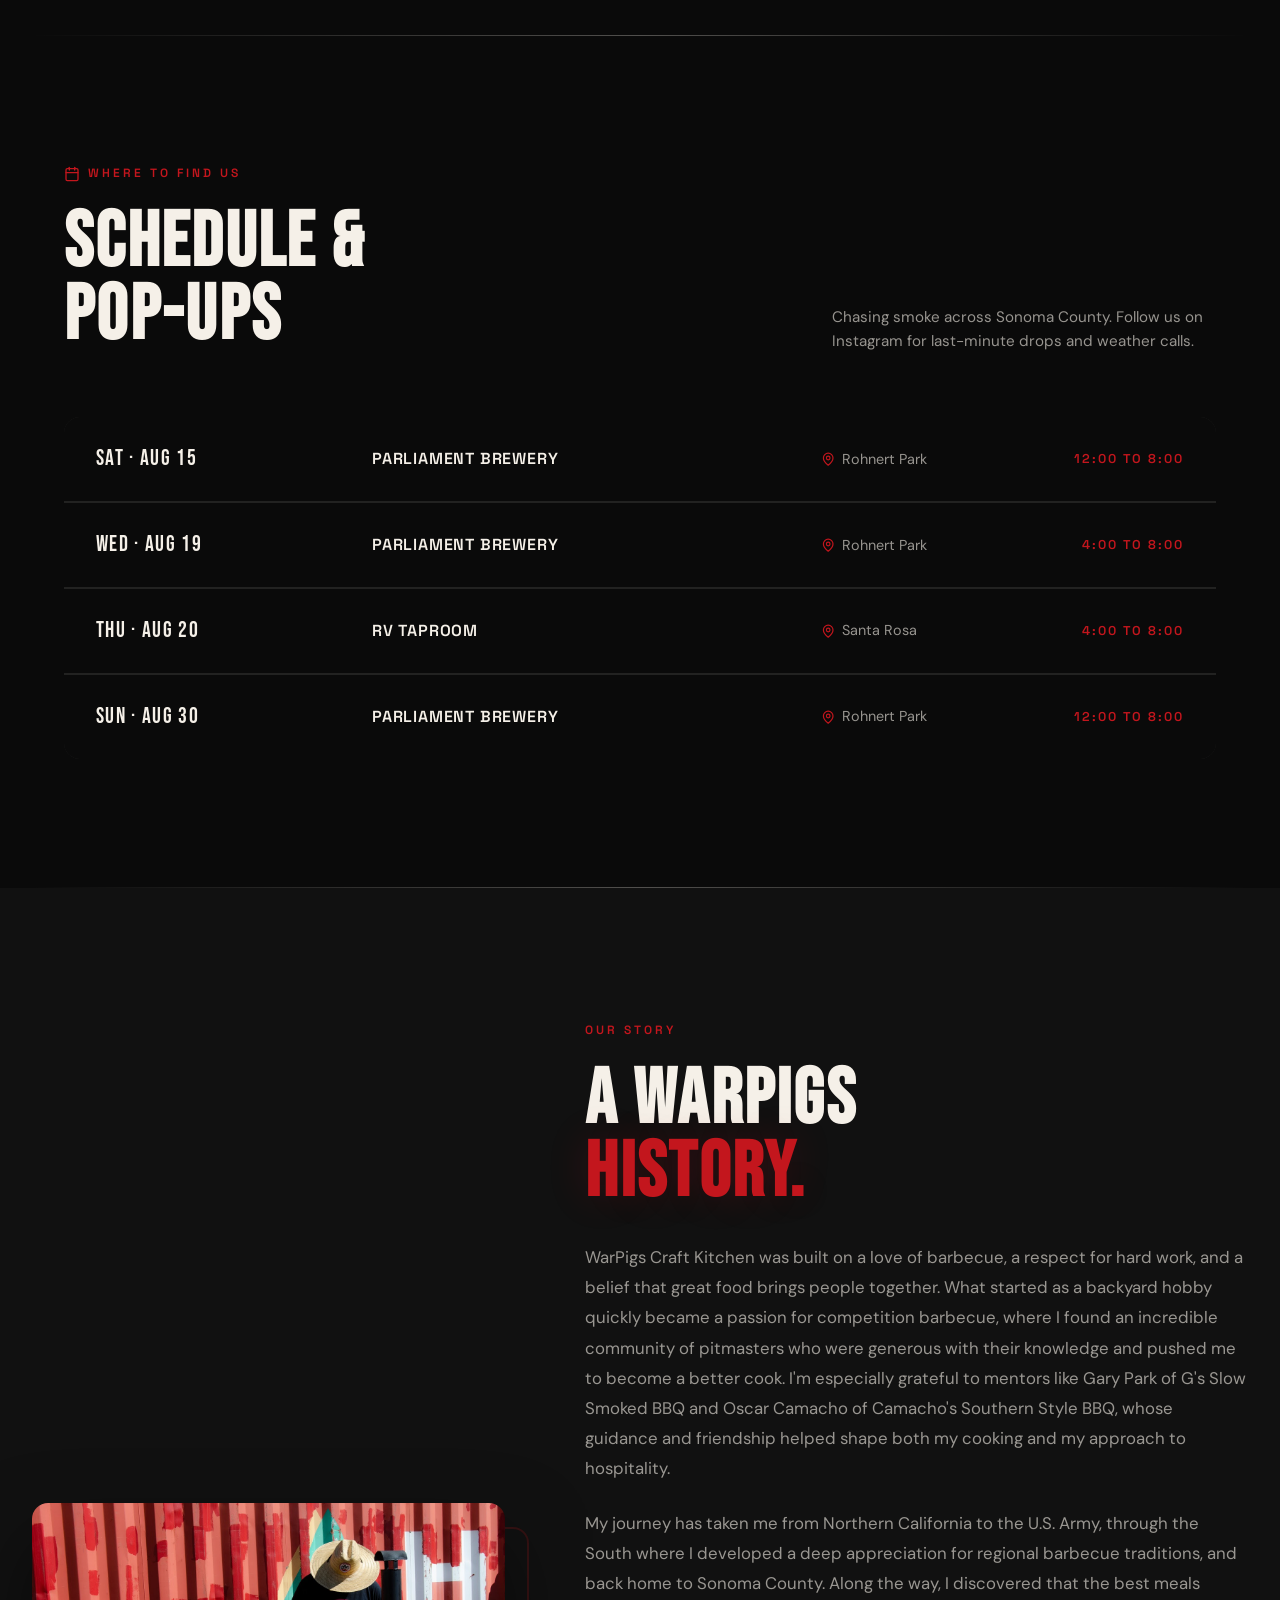
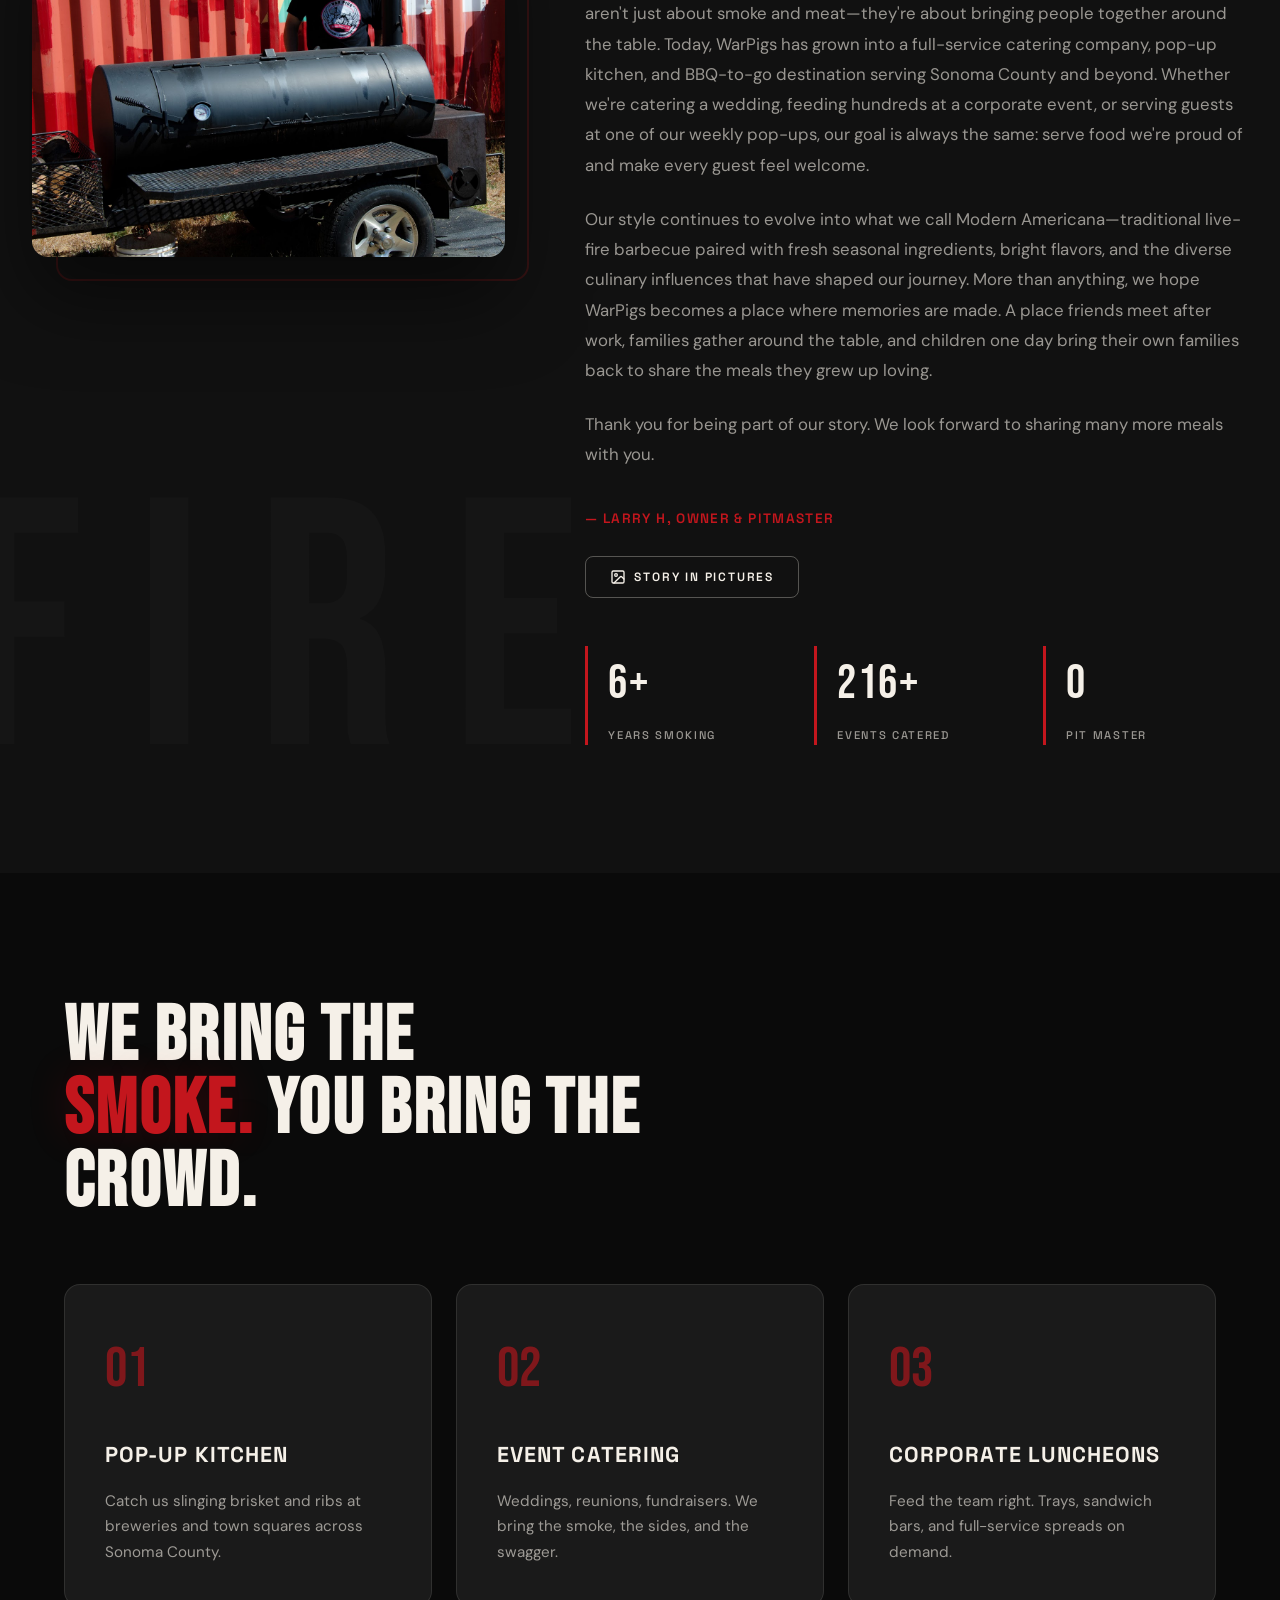
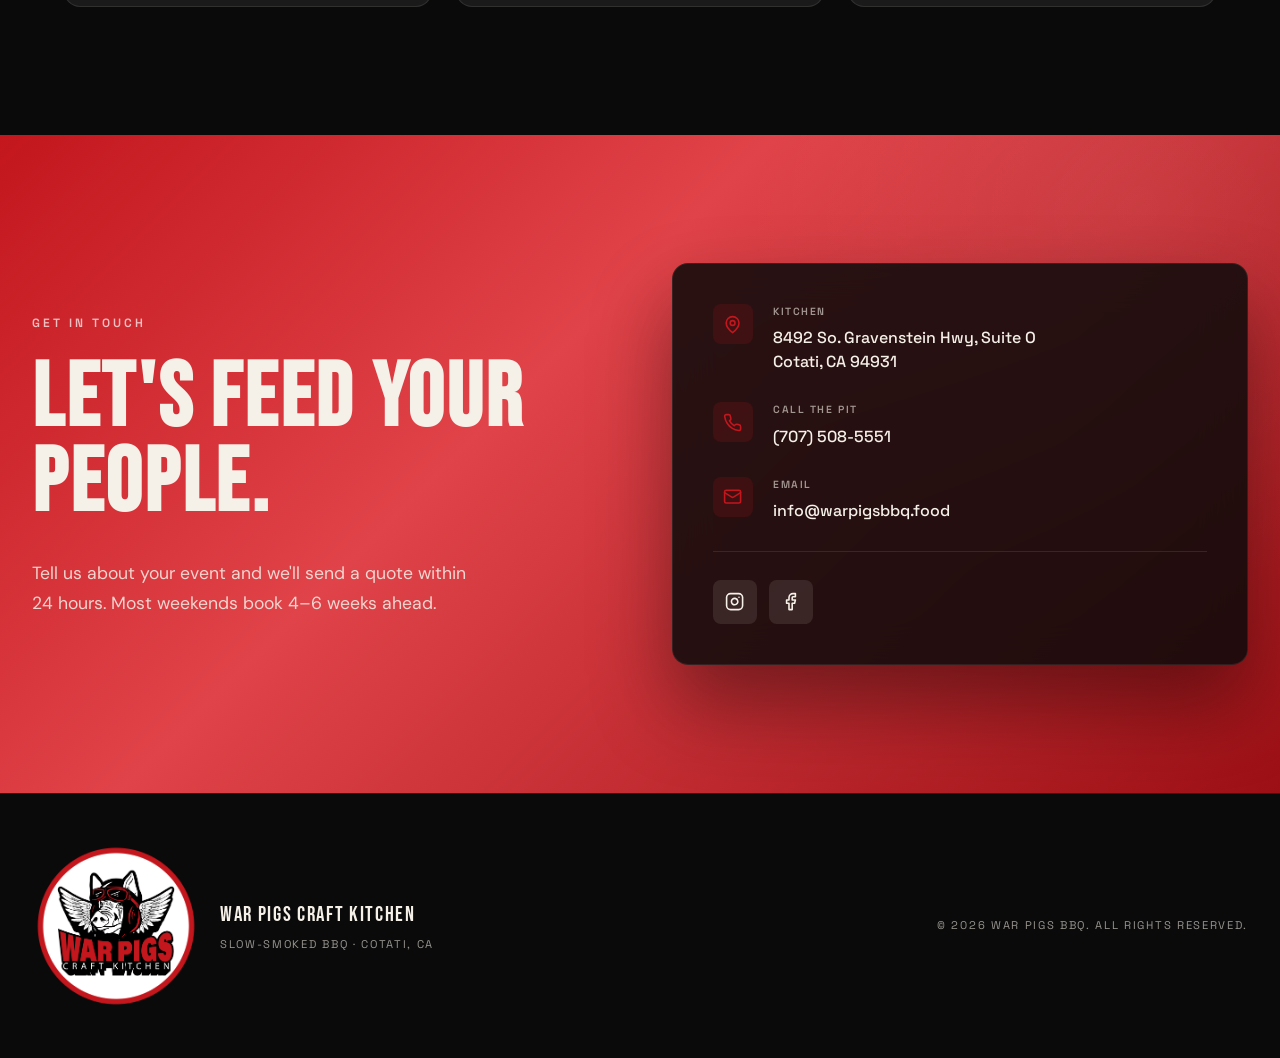
==== commit c09d10f2: "Remove menu_pacplate icon from contact socials" ====
--- a/index.html
+++ b/index.html
@@ -317,9 +317,6 @@
             <a href="https://www.facebook.com/WarPigsBBQinCali" target="_blank" rel="noopener noreferrer" aria-label="Facebook" class="social-btn">
               <svg xmlns="http://www.w3.org/2000/svg" width="20" height="20" viewBox="0 0 24 24" fill="none" stroke="currentColor" stroke-width="2" stroke-linecap="round" stroke-linejoin="round"><path d="M18 2h-3a5 5 0 0 0-5 5v3H7v4h3v8h4v-8h3l1-4h-4V7a1 1 0 0 1 1-1h3z"/></svg>
             </a>
-            <a href="menu_pacplate.html" aria-label="Wine Country Menus" title="Wine Country Menus" class="social-btn">
-              <svg xmlns="http://www.w3.org/2000/svg" width="20" height="20" viewBox="0 0 24 24" fill="none" stroke="currentColor" stroke-width="2" stroke-linecap="round" stroke-linejoin="round"><path d="M8 22h8"/><path d="M12 11v11"/><path d="M19 3a5 5 0 0 0-7.07 0L12 3.14 11.07 3A5 5 0 0 0 4 3v7a8 8 0 0 0 16 0V3Z"/></svg>
-            </a>
           </div>
         </div>
       </div>
@@ -342,7 +339,7 @@
   </footer>
 
   <!-- ============ JAVASCRIPT ============ -->
-  <script src="main.js" defer></script>
+  <script src="main.js?v=2" defer></script>
 
 </body>
 </html>
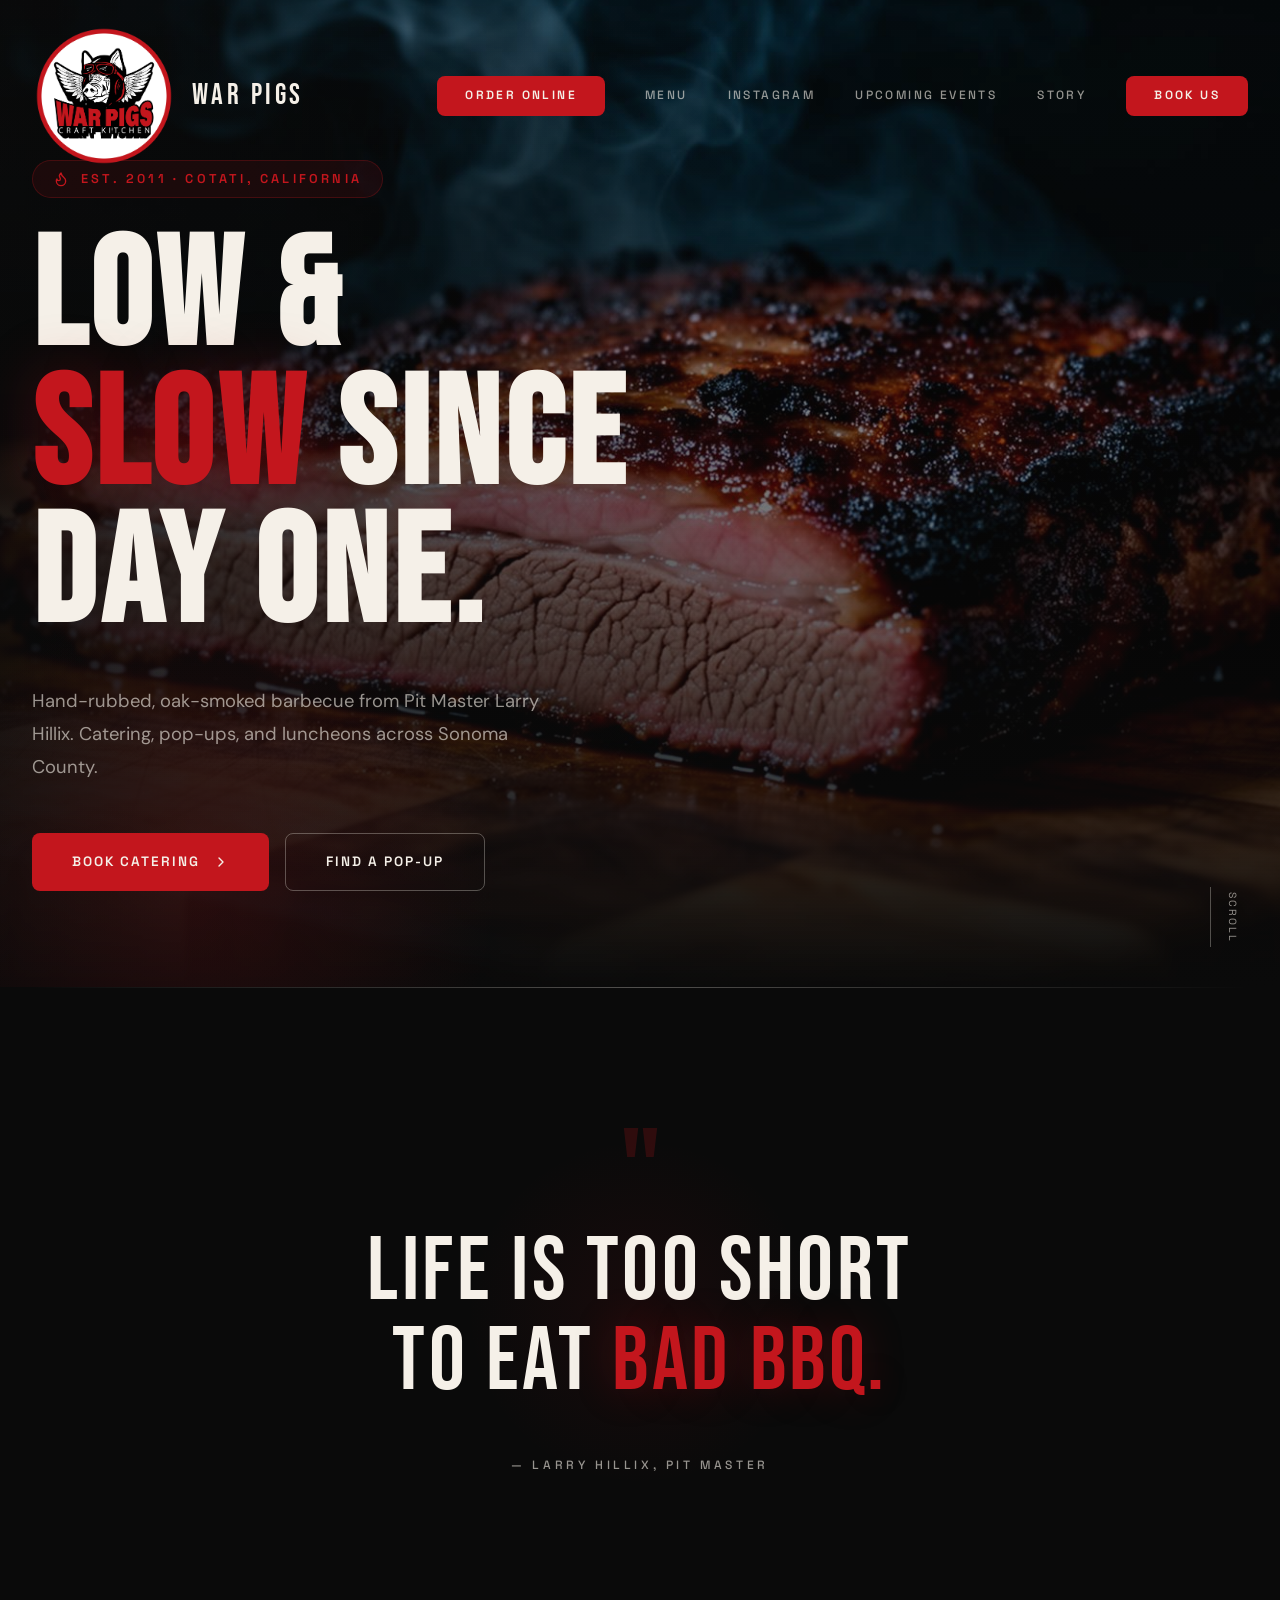
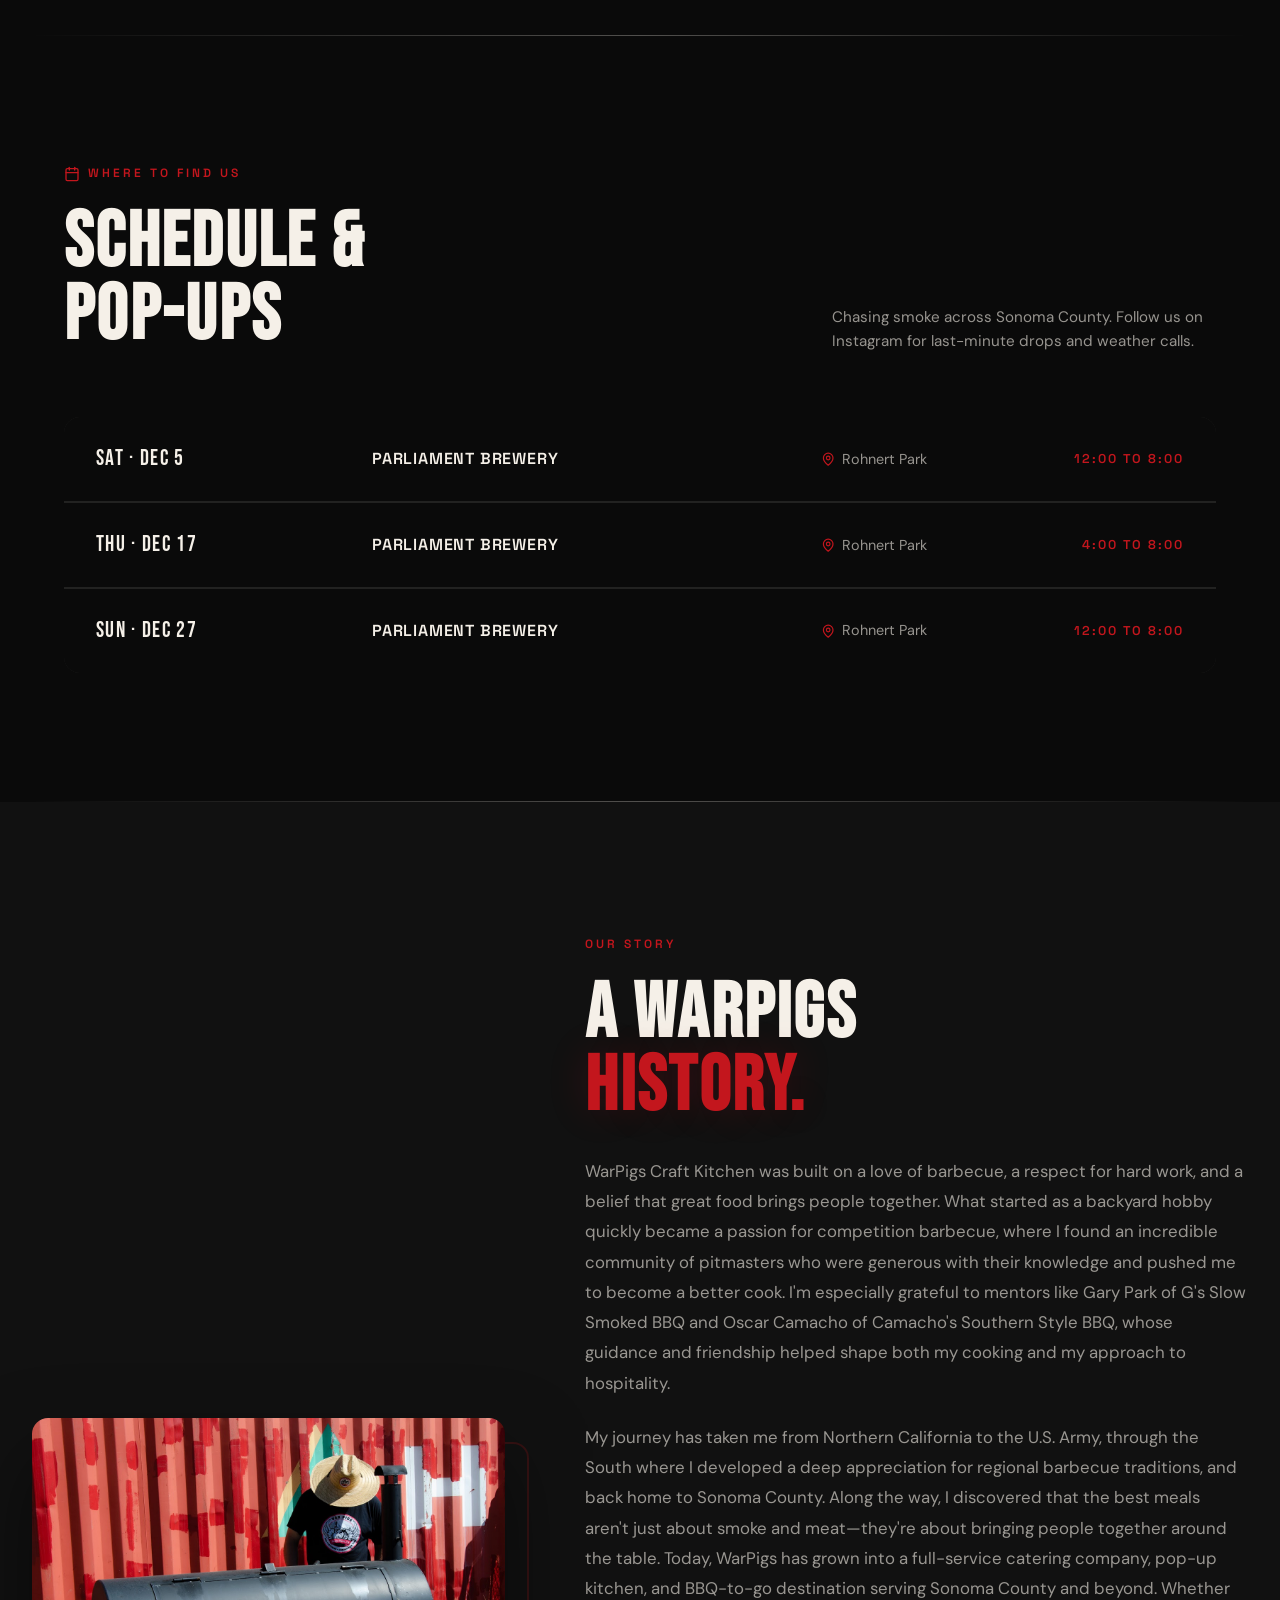
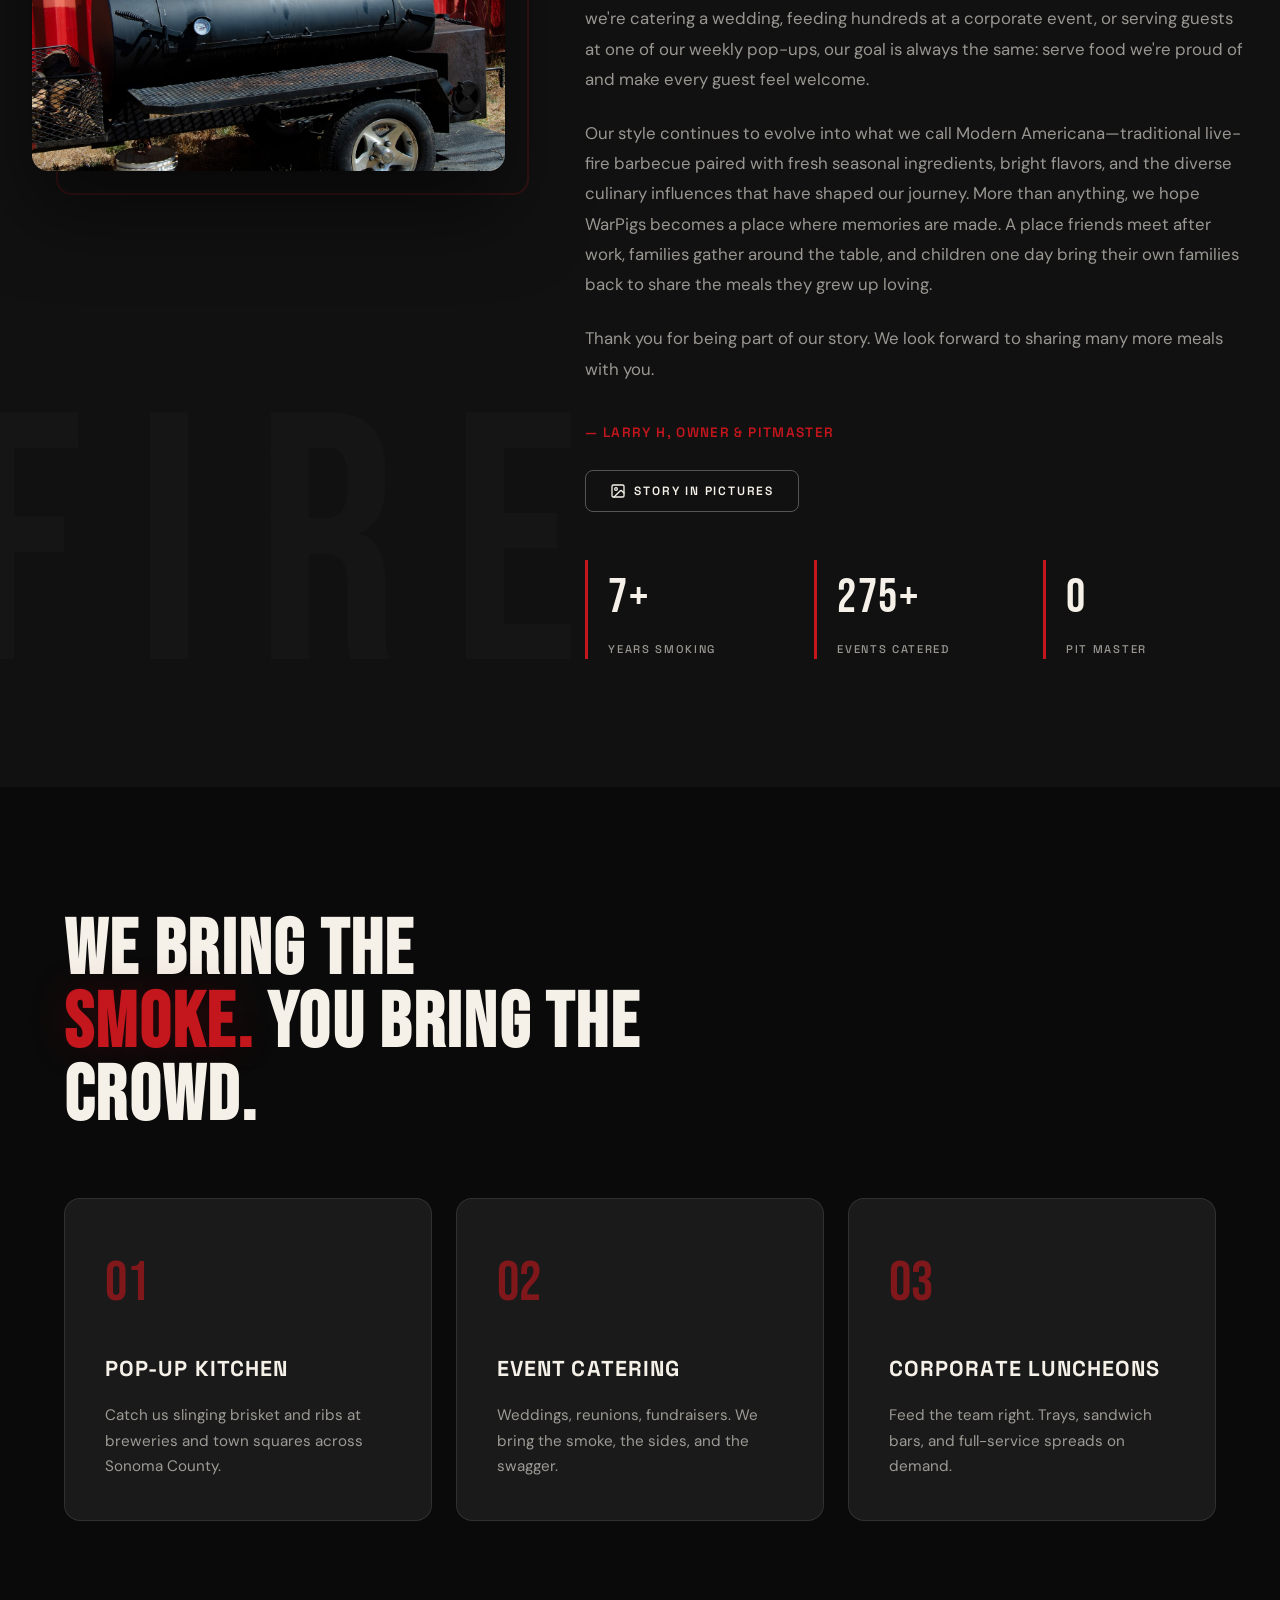
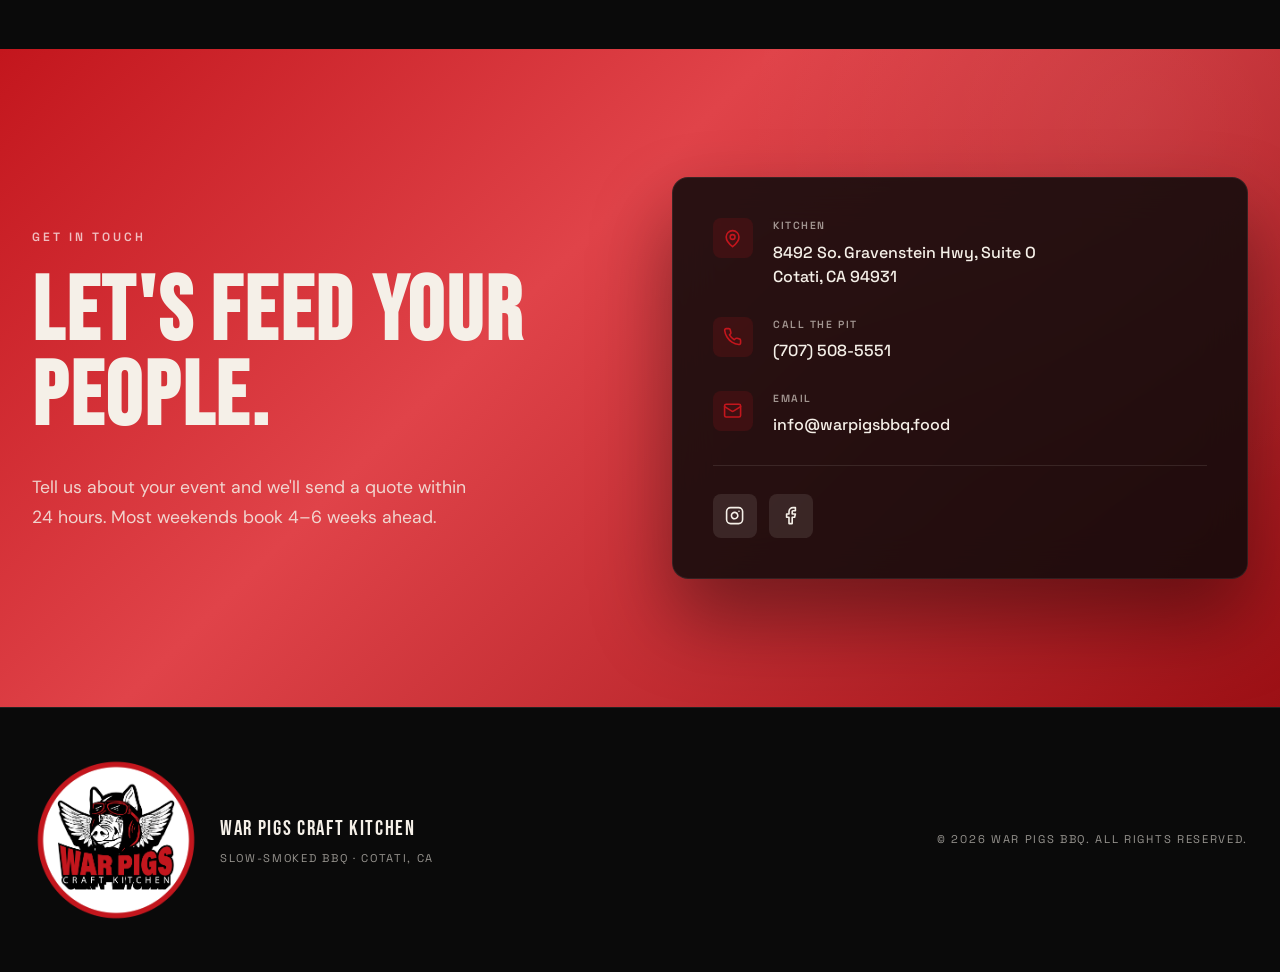
==== commit 5da029b9: "Update GitHub repo owner to LarryWarpigs in save.js and update index.html" ====
--- a/index.html
+++ b/index.html
@@ -1,15 +1,21 @@
 <!DOCTYPE html>
 <html lang="en">
+
 <head>
   <meta charset="UTF-8">
   <meta name="viewport" content="width=device-width, initial-scale=1.0">
   <title>War Pigs Craft Kitchen — Slow-Smoked BBQ Catering, Cotati CA</title>
-  <meta name="description" content="Hand-crafted, slow-smoked barbecue from Pit Master Larry Hillix. Pop-up catering, events, and luncheons in Sonoma County.">
+  <meta name="description"
+    content="Hand-crafted, slow-smoked barbecue from Pit Master Larry Hillix. Pop-up catering, events, and luncheons in Sonoma County.">
   <link rel="preconnect" href="https://fonts.googleapis.com">
   <link rel="preconnect" href="https://fonts.gstatic.com" crossorigin>
-  <link href="https://fonts.googleapis.com/css2?family=Bebas+Neue&family=Space+Grotesk:wght@400;500;600;700&family=DM+Sans:ital,wght@0,400;0,500;0,600;1,400&display=swap" rel="stylesheet">
+  <link
+    href="https://fonts.googleapis.com/css2?family=Bebas+Neue&family=Space+Grotesk:wght@400;500;600;700&family=DM+Sans:ital,wght@0,400;0,500;0,600;1,400&display=swap"
+    rel="stylesheet">
   <link rel="stylesheet" href="style.css">
-  <link rel="icon" type="image/png" sizes="32x32" href="assets/favicon-32x32.png"></head>
+  <link rel="icon" type="image/png" sizes="32x32" href="assets/favicon-32x32.png">
+</head>
+
 <body>
 
   <!-- Particles are injected via JS -->
@@ -27,7 +33,8 @@
         <span></span>
       </button>
       <div class="nav__links" id="navLinks">
-        <a href="https://warpigsbbq.square.site/" target="_blank" rel="noopener noreferrer" class="nav__cta" data-nav-link>Order Online</a>
+        <a href="https://warpigsbbq.square.site/" target="_blank" rel="noopener noreferrer" class="nav__cta"
+          data-nav-link>Order Online</a>
         <a href="menu.html" class="nav__link" data-nav-link>Menu</a>
         <a href="instagram.html" class="nav__link" data-nav-link>Instagram</a>
         <a href="#schedule" class="nav__link" data-nav-link>Upcoming Events</a>
@@ -41,13 +48,18 @@
 
     <!-- ============ HERO ============ -->
     <section id="top" class="hero">
-      <img src="assets/hero-brisket.jpg" alt="Slow-smoked brisket with deep mahogany bark" class="hero__bg" id="heroBg" width="1920" height="1080">
+      <img src="assets/hero-brisket.jpg" alt="Slow-smoked brisket yeah yeah yeah with deep mahogany bark"
+        class="hero__bg" id="heroBg" width="1920" height="1080">
       <div class="hero__overlay"></div>
       <div class="hero__glow"></div>
 
       <div class="hero__content">
         <div class="hero__tagline reveal">
-          <svg xmlns="http://www.w3.org/2000/svg" width="16" height="16" viewBox="0 0 24 24" fill="none" stroke="currentColor" stroke-width="2" stroke-linecap="round" stroke-linejoin="round"><path d="M8.5 14.5A2.5 2.5 0 0 0 11 12c0-1.38-.5-2-1-3-1.072-2.143-.224-4.054 2-6 .5 2.5 2 4.9 4 6.5 2 1.6 3 3.5 3 5.5a7 7 0 1 1-14 0c0-1.153.433-2.294 1-3a2.5 2.5 0 0 0 2.5 2.5z"/></svg>
+          <svg xmlns="http://www.w3.org/2000/svg" width="16" height="16" viewBox="0 0 24 24" fill="none"
+            stroke="currentColor" stroke-width="2" stroke-linecap="round" stroke-linejoin="round">
+            <path
+              d="M8.5 14.5A2.5 2.5 0 0 0 11 12c0-1.38-.5-2-1-3-1.072-2.143-.224-4.054 2-6 .5 2.5 2 4.9 4 6.5 2 1.6 3 3.5 3 5.5a7 7 0 1 1-14 0c0-1.153.433-2.294 1-3a2.5 2.5 0 0 0 2.5 2.5z" />
+          </svg>
           Est. 2011 · Cotati, California
         </div>
         <h1 class="hero__title" id="heroTitle">
@@ -62,7 +74,10 @@
         <div class="hero__buttons reveal reveal-d5">
           <a href="#contact" class="btn-primary">
             Book Catering
-            <svg xmlns="http://www.w3.org/2000/svg" width="16" height="16" viewBox="0 0 24 24" fill="none" stroke="currentColor" stroke-width="2" stroke-linecap="round" stroke-linejoin="round"><path d="m9 18 6-6-6-6"/></svg>
+            <svg xmlns="http://www.w3.org/2000/svg" width="16" height="16" viewBox="0 0 24 24" fill="none"
+              stroke="currentColor" stroke-width="2" stroke-linecap="round" stroke-linejoin="round">
+              <path d="m9 18 6-6-6-6" />
+            </svg>
           </a>
           <a href="#schedule" class="btn-outline">Find a Pop-Up</a>
         </div>
@@ -75,7 +90,9 @@
     </section>
 
     <!-- ============ DIVIDER ============ -->
-    <div class="divider"><div class="divider__line"></div></div>
+    <div class="divider">
+      <div class="divider__line"></div>
+    </div>
 
     <!-- ============ QUOTE ============ -->
     <section class="quote">
@@ -91,7 +108,9 @@
     </section>
 
     <!-- ============ DIVIDER ============ -->
-    <div class="divider"><div class="divider__line"></div></div>
+    <div class="divider">
+      <div class="divider__line"></div>
+    </div>
 
 
     <!-- ============ SCHEDULE ============ -->
@@ -100,7 +119,13 @@
         <div class="schedule__header">
           <div class="reveal">
             <div class="section-label">
-              <svg xmlns="http://www.w3.org/2000/svg" width="16" height="16" viewBox="0 0 24 24" fill="none" stroke="currentColor" stroke-width="2" stroke-linecap="round" stroke-linejoin="round"><rect width="18" height="18" x="3" y="4" rx="2" ry="2"/><line x1="16" x2="16" y1="2" y2="6"/><line x1="8" x2="8" y1="2" y2="6"/><line x1="3" x2="21" y1="10" y2="10"/></svg>
+              <svg xmlns="http://www.w3.org/2000/svg" width="16" height="16" viewBox="0 0 24 24" fill="none"
+                stroke="currentColor" stroke-width="2" stroke-linecap="round" stroke-linejoin="round">
+                <rect width="18" height="18" x="3" y="4" rx="2" ry="2" />
+                <line x1="16" x2="16" y1="2" y2="6" />
+                <line x1="8" x2="8" y1="2" y2="6" />
+                <line x1="3" x2="21" y1="10" y2="10" />
+              </svg>
               Where to Find Us
             </div>
             <h2 class="section-title">Schedule &amp;<br>Pop-Ups</h2>
@@ -115,7 +140,11 @@
             <div class="schedule__date">SAT · JUN 6</div>
             <div class="schedule__venue">Shady Oak</div>
             <div class="schedule__city">
-              <svg xmlns="http://www.w3.org/2000/svg" width="16" height="16" viewBox="0 0 24 24" fill="none" stroke="currentColor" stroke-width="2" stroke-linecap="round" stroke-linejoin="round"><path d="M20 10c0 6-8 12-8 12s-8-6-8-12a8 8 0 0 1 16 0Z"/><circle cx="12" cy="10" r="3"/></svg>
+              <svg xmlns="http://www.w3.org/2000/svg" width="16" height="16" viewBox="0 0 24 24" fill="none"
+                stroke="currentColor" stroke-width="2" stroke-linecap="round" stroke-linejoin="round">
+                <path d="M20 10c0 6-8 12-8 12s-8-6-8-12a8 8 0 0 1 16 0Z" />
+                <circle cx="12" cy="10" r="3" />
+              </svg>
               Santa Rosa
             </div>
             <div class="schedule__time">4:00 to 10:00</div>
@@ -124,7 +153,11 @@
             <div class="schedule__date">THU · JUN 11</div>
             <div class="schedule__venue">RV Taproom</div>
             <div class="schedule__city">
-              <svg xmlns="http://www.w3.org/2000/svg" width="16" height="16" viewBox="0 0 24 24" fill="none" stroke="currentColor" stroke-width="2" stroke-linecap="round" stroke-linejoin="round"><path d="M20 10c0 6-8 12-8 12s-8-6-8-12a8 8 0 0 1 16 0Z"/><circle cx="12" cy="10" r="3"/></svg>
+              <svg xmlns="http://www.w3.org/2000/svg" width="16" height="16" viewBox="0 0 24 24" fill="none"
+                stroke="currentColor" stroke-width="2" stroke-linecap="round" stroke-linejoin="round">
+                <path d="M20 10c0 6-8 12-8 12s-8-6-8-12a8 8 0 0 1 16 0Z" />
+                <circle cx="12" cy="10" r="3" />
+              </svg>
               Santa Rosa
             </div>
             <div class="schedule__time">5:00 to 9:00</div>
@@ -133,7 +166,11 @@
             <div class="schedule__date">SAT · JUN 13</div>
             <div class="schedule__venue">Parliament Brewery</div>
             <div class="schedule__city">
-              <svg xmlns="http://www.w3.org/2000/svg" width="16" height="16" viewBox="0 0 24 24" fill="none" stroke="currentColor" stroke-width="2" stroke-linecap="round" stroke-linejoin="round"><path d="M20 10c0 6-8 12-8 12s-8-6-8-12a8 8 0 0 1 16 0Z"/><circle cx="12" cy="10" r="3"/></svg>
+              <svg xmlns="http://www.w3.org/2000/svg" width="16" height="16" viewBox="0 0 24 24" fill="none"
+                stroke="currentColor" stroke-width="2" stroke-linecap="round" stroke-linejoin="round">
+                <path d="M20 10c0 6-8 12-8 12s-8-6-8-12a8 8 0 0 1 16 0Z" />
+                <circle cx="12" cy="10" r="3" />
+              </svg>
               Rohnert Park
             </div>
             <div class="schedule__time">TBA</div>
@@ -142,7 +179,11 @@
             <div class="schedule__date">FRI · JUN 19</div>
             <div class="schedule__venue">Mercy Lounge</div>
             <div class="schedule__city">
-              <svg xmlns="http://www.w3.org/2000/svg" width="16" height="16" viewBox="0 0 24 24" fill="none" stroke="currentColor" stroke-width="2" stroke-linecap="round" stroke-linejoin="round"><path d="M20 10c0 6-8 12-8 12s-8-6-8-12a8 8 0 0 1 16 0Z"/><circle cx="12" cy="10" r="3"/></svg>
+              <svg xmlns="http://www.w3.org/2000/svg" width="16" height="16" viewBox="0 0 24 24" fill="none"
+                stroke="currentColor" stroke-width="2" stroke-linecap="round" stroke-linejoin="round">
+                <path d="M20 10c0 6-8 12-8 12s-8-6-8-12a8 8 0 0 1 16 0Z" />
+                <circle cx="12" cy="10" r="3" />
+              </svg>
               Cotati
             </div>
             <div class="schedule__time">TBA</div>
@@ -151,7 +192,11 @@
             <div class="schedule__date">SAT · JUN 20</div>
             <div class="schedule__venue">Chateau Diana</div>
             <div class="schedule__city">
-              <svg xmlns="http://www.w3.org/2000/svg" width="16" height="16" viewBox="0 0 24 24" fill="none" stroke="currentColor" stroke-width="2" stroke-linecap="round" stroke-linejoin="round"><path d="M20 10c0 6-8 12-8 12s-8-6-8-12a8 8 0 0 1 16 0Z"/><circle cx="12" cy="10" r="3"/></svg>
+              <svg xmlns="http://www.w3.org/2000/svg" width="16" height="16" viewBox="0 0 24 24" fill="none"
+                stroke="currentColor" stroke-width="2" stroke-linecap="round" stroke-linejoin="round">
+                <path d="M20 10c0 6-8 12-8 12s-8-6-8-12a8 8 0 0 1 16 0Z" />
+                <circle cx="12" cy="10" r="3" />
+              </svg>
               Healdsburg
             </div>
             <div class="schedule__time">TBA</div>
@@ -160,7 +205,11 @@
             <div class="schedule__date">WED · JUN 24</div>
             <div class="schedule__venue">Parliament Brewery</div>
             <div class="schedule__city">
-              <svg xmlns="http://www.w3.org/2000/svg" width="16" height="16" viewBox="0 0 24 24" fill="none" stroke="currentColor" stroke-width="2" stroke-linecap="round" stroke-linejoin="round"><path d="M20 10c0 6-8 12-8 12s-8-6-8-12a8 8 0 0 1 16 0Z"/><circle cx="12" cy="10" r="3"/></svg>
+              <svg xmlns="http://www.w3.org/2000/svg" width="16" height="16" viewBox="0 0 24 24" fill="none"
+                stroke="currentColor" stroke-width="2" stroke-linecap="round" stroke-linejoin="round">
+                <path d="M20 10c0 6-8 12-8 12s-8-6-8-12a8 8 0 0 1 16 0Z" />
+                <circle cx="12" cy="10" r="3" />
+              </svg>
               Rohnert Park
             </div>
             <div class="schedule__time">TBA</div>
@@ -169,7 +218,11 @@
             <div class="schedule__date">FRI · JUN 26</div>
             <div class="schedule__venue">Shady Oak</div>
             <div class="schedule__city">
-              <svg xmlns="http://www.w3.org/2000/svg" width="16" height="16" viewBox="0 0 24 24" fill="none" stroke="currentColor" stroke-width="2" stroke-linecap="round" stroke-linejoin="round"><path d="M20 10c0 6-8 12-8 12s-8-6-8-12a8 8 0 0 1 16 0Z"/><circle cx="12" cy="10" r="3"/></svg>
+              <svg xmlns="http://www.w3.org/2000/svg" width="16" height="16" viewBox="0 0 24 24" fill="none"
+                stroke="currentColor" stroke-width="2" stroke-linecap="round" stroke-linejoin="round">
+                <path d="M20 10c0 6-8 12-8 12s-8-6-8-12a8 8 0 0 1 16 0Z" />
+                <circle cx="12" cy="10" r="3" />
+              </svg>
               Santa Rosa
             </div>
             <div class="schedule__time">TBA</div>
@@ -178,7 +231,11 @@
             <div class="schedule__date">SUN · JUN 28</div>
             <div class="schedule__venue">Mercy Lounge</div>
             <div class="schedule__city">
-              <svg xmlns="http://www.w3.org/2000/svg" width="16" height="16" viewBox="0 0 24 24" fill="none" stroke="currentColor" stroke-width="2" stroke-linecap="round" stroke-linejoin="round"><path d="M20 10c0 6-8 12-8 12s-8-6-8-12a8 8 0 0 1 16 0Z"/><circle cx="12" cy="10" r="3"/></svg>
+              <svg xmlns="http://www.w3.org/2000/svg" width="16" height="16" viewBox="0 0 24 24" fill="none"
+                stroke="currentColor" stroke-width="2" stroke-linecap="round" stroke-linejoin="round">
+                <path d="M20 10c0 6-8 12-8 12s-8-6-8-12a8 8 0 0 1 16 0Z" />
+                <circle cx="12" cy="10" r="3" />
+              </svg>
               Cotati
             </div>
             <div class="schedule__time">TBA</div>
@@ -188,14 +245,17 @@
     </section>
 
     <!-- ============ DIVIDER ============ -->
-    <div class="divider"><div class="divider__line"></div></div>
+    <div class="divider">
+      <div class="divider__line"></div>
+    </div>
 
     <!-- ============ STORY ============ -->
     <section id="story" class="story">
       <div class="story__inner">
         <div class="story__img-col slide-right">
           <div class="story__image-wrap">
-            <img src="assets/pitmaster.jpg" alt="Pit master tending an offset smoker at golden hour" class="story__image" loading="lazy" width="1280" height="1600">
+            <img src="assets/pitmaster.jpg" alt="Pit master tending an offset smoker at golden hour"
+              class="story__image" loading="lazy" width="1280" height="1600">
           </div>
         </div>
         <div class="story__text-col slide-left reveal-d2">
@@ -206,24 +266,40 @@
           </h2>
           <div class="story__body">
             <p>
-              I started BBQ'ing in my backyard as a hobby with my then-roommate Bryan Lakey about 9 years ago. Soon after, I entered a couple of competitions and had some immediate success. I thought I was gonna win the Grand Royal right away! I then decided to stalk out my mentor, Gary Park of G's Slow Smoked BBQ.
+              I started BBQ'ing in my backyard as a hobby with my then-roommate Bryan Lakey about 9 years ago. Soon
+              after, I entered a couple of competitions and had some immediate success. I thought I was gonna win the
+              Grand Royal right away! I then decided to stalk out my mentor, Gary Park of G's Slow Smoked BBQ.
             </p>
             <p>
-              After about a month of harassment, Gary agreed to let me shadow him. He showed me his day-to-day operation and how to be a #bbqhustler. During the Sonoma County fires of 2018, I stalked my next mentor, Oscar Camacho of @camachossouthernstylebbq. I asked Camacho if he was going to help feed first responders and if I could help. He graciously accepted my help even though he knew nothing about me. Since then, Camacho has welcomed me in and been open with all his information.
+              After about a month of harassment, Gary agreed to let me shadow him. He showed me his day-to-day operation
+              and how to be a #bbqhustler. During the Sonoma County fires of 2018, I stalked my next mentor, Oscar
+              Camacho of @camachossouthernstylebbq. I asked Camacho if he was going to help feed first responders and if
+              I could help. He graciously accepted my help even though he knew nothing about me. Since then, Camacho has
+              welcomed me in and been open with all his information.
             </p>
             <p>
-              When I decided to take the next step in my evolution, @Juncture_taproom and @Remys_lounge were there to invite me in and help me with the next steps of growth. Now you can find my meats at pop-up BBQ beer pairings, private parties, and catering gigs. I am forever thankful to everyone in this journey.
+              When I decided to take the next step in my evolution, @Juncture_taproom and @Remys_lounge were there to
+              invite me in and help me with the next steps of growth. Now you can find my meats at pop-up BBQ beer
+              pairings, private parties, and catering gigs. I am forever thankful to everyone in this journey.
             </p>
             <p>
               To my family, friends, and customers: <strong>THANK YOU.</strong>
             </p>
             <p style="margin-top: 2rem;">
-              <span style="color: var(--ember); font-family: var(--font-heading); font-weight: 600; text-transform: uppercase; letter-spacing: 0.1em; font-size: 0.85rem;">— Larry H, Owner & Pitmaster</span>
+              <span
+                style="color: var(--ember); font-family: var(--font-heading); font-weight: 600; text-transform: uppercase; letter-spacing: 0.1em; font-size: 0.85rem;">—
+                Larry H, Owner & Pitmaster</span>
             </p>
           </div>
           <div class="story__gallery-trigger" style="margin-top: 1.5rem; margin-bottom: 2rem;">
-            <button class="btn-outline" id="openGalleryBtn" style="display: inline-flex; align-items: center; gap: 0.5rem; padding: 0.75rem 1.5rem; font-size: 0.75rem;">
-              <svg xmlns="http://www.w3.org/2000/svg" width="16" height="16" viewBox="0 0 24 24" fill="none" stroke="currentColor" stroke-width="2" stroke-linecap="round" stroke-linejoin="round"><rect width="18" height="18" x="3" y="3" rx="2" ry="2"/><circle cx="9" cy="9" r="2"/><path d="m21 15-3.086-3.086a2 2 0 0 0-2.828 0L6 21"/></svg>
+            <button class="btn-outline" id="openGalleryBtn"
+              style="display: inline-flex; align-items: center; gap: 0.5rem; padding: 0.75rem 1.5rem; font-size: 0.75rem;">
+              <svg xmlns="http://www.w3.org/2000/svg" width="16" height="16" viewBox="0 0 24 24" fill="none"
+                stroke="currentColor" stroke-width="2" stroke-linecap="round" stroke-linejoin="round">
+                <rect width="18" height="18" x="3" y="3" rx="2" ry="2" />
+                <circle cx="9" cy="9" r="2" />
+                <path d="m21 15-3.086-3.086a2 2 0 0 0-2.828 0L6 21" />
+              </svg>
               Story in Pictures
             </button>
           </div>
@@ -255,17 +331,20 @@
           <div class="service-card reveal reveal-d1">
             <div class="service-card__num">01</div>
             <h3 class="service-card__title">Pop-Up Kitchen</h3>
-            <p class="service-card__desc">Catch us slinging brisket and ribs at breweries and town squares across Sonoma County.</p>
+            <p class="service-card__desc">Catch us slinging brisket and ribs at breweries and town squares across Sonoma
+              County.</p>
           </div>
           <div class="service-card reveal reveal-d3">
             <div class="service-card__num">02</div>
             <h3 class="service-card__title">Event Catering</h3>
-            <p class="service-card__desc">Weddings, reunions, fundraisers. We bring the smoke, the sides, and the swagger.</p>
+            <p class="service-card__desc">Weddings, reunions, fundraisers. We bring the smoke, the sides, and the
+              swagger.</p>
           </div>
           <div class="service-card reveal reveal-d5">
             <div class="service-card__num">03</div>
             <h3 class="service-card__title">Corporate Luncheons</h3>
-            <p class="service-card__desc">Feed the team right. Trays, sandwich bars, and full-service spreads on demand.</p>
+            <p class="service-card__desc">Feed the team right. Trays, sandwich bars, and full-service spreads on demand.
+            </p>
           </div>
         </div>
       </div>
@@ -285,7 +364,11 @@
         <div class="contact__card reveal reveal-d3">
           <div class="contact__item">
             <div class="contact__icon">
-              <svg xmlns="http://www.w3.org/2000/svg" width="20" height="20" viewBox="0 0 24 24" fill="none" stroke="currentColor" stroke-width="2" stroke-linecap="round" stroke-linejoin="round"><path d="M20 10c0 6-8 12-8 12s-8-6-8-12a8 8 0 0 1 16 0Z"/><circle cx="12" cy="10" r="3"/></svg>
+              <svg xmlns="http://www.w3.org/2000/svg" width="20" height="20" viewBox="0 0 24 24" fill="none"
+                stroke="currentColor" stroke-width="2" stroke-linecap="round" stroke-linejoin="round">
+                <path d="M20 10c0 6-8 12-8 12s-8-6-8-12a8 8 0 0 1 16 0Z" />
+                <circle cx="12" cy="10" r="3" />
+              </svg>
             </div>
             <div>
               <div class="contact__label">Kitchen</div>
@@ -294,7 +377,11 @@
           </div>
           <div class="contact__item">
             <div class="contact__icon">
-              <svg xmlns="http://www.w3.org/2000/svg" width="20" height="20" viewBox="0 0 24 24" fill="none" stroke="currentColor" stroke-width="2" stroke-linecap="round" stroke-linejoin="round"><path d="M22 16.92v3a2 2 0 0 1-2.18 2 19.79 19.79 0 0 1-8.63-3.07 19.5 19.5 0 0 1-6-6 19.79 19.79 0 0 1-3.07-8.67A2 2 0 0 1 4.11 2h3a2 2 0 0 1 2 1.72 12.84 12.84 0 0 0 .7 2.81 2 2 0 0 1-.45 2.11L8.09 9.91a16 16 0 0 0 6 6l1.27-1.27a2 2 0 0 1 2.11-.45 12.84 12.84 0 0 0 2.81.7A2 2 0 0 1 22 16.92z"/></svg>
+              <svg xmlns="http://www.w3.org/2000/svg" width="20" height="20" viewBox="0 0 24 24" fill="none"
+                stroke="currentColor" stroke-width="2" stroke-linecap="round" stroke-linejoin="round">
+                <path
+                  d="M22 16.92v3a2 2 0 0 1-2.18 2 19.79 19.79 0 0 1-8.63-3.07 19.5 19.5 0 0 1-6-6 19.79 19.79 0 0 1-3.07-8.67A2 2 0 0 1 4.11 2h3a2 2 0 0 1 2 1.72 12.84 12.84 0 0 0 .7 2.81 2 2 0 0 1-.45 2.11L8.09 9.91a16 16 0 0 0 6 6l1.27-1.27a2 2 0 0 1 2.11-.45 12.84 12.84 0 0 0 2.81.7A2 2 0 0 1 22 16.92z" />
+              </svg>
             </div>
             <div>
               <div class="contact__label">Call the Pit</div>
@@ -303,7 +390,11 @@
           </div>
           <div class="contact__item">
             <div class="contact__icon">
-              <svg xmlns="http://www.w3.org/2000/svg" width="20" height="20" viewBox="0 0 24 24" fill="none" stroke="currentColor" stroke-width="2" stroke-linecap="round" stroke-linejoin="round"><rect width="20" height="16" x="2" y="4" rx="2"/><path d="m22 7-8.97 5.7a1.94 1.94 0 0 1-2.06 0L2 7"/></svg>
+              <svg xmlns="http://www.w3.org/2000/svg" width="20" height="20" viewBox="0 0 24 24" fill="none"
+                stroke="currentColor" stroke-width="2" stroke-linecap="round" stroke-linejoin="round">
+                <rect width="20" height="16" x="2" y="4" rx="2" />
+                <path d="m22 7-8.97 5.7a1.94 1.94 0 0 1-2.06 0L2 7" />
+              </svg>
             </div>
             <div>
               <div class="contact__label">Email</div>
@@ -311,11 +402,21 @@
             </div>
           </div>
           <div class="contact__socials">
-            <a href="https://www.instagram.com/warpigs_craft_kitchen/" target="_blank" rel="noopener noreferrer" aria-label="Instagram" class="social-btn">
-              <svg xmlns="http://www.w3.org/2000/svg" width="20" height="20" viewBox="0 0 24 24" fill="none" stroke="currentColor" stroke-width="2" stroke-linecap="round" stroke-linejoin="round"><rect width="20" height="20" x="2" y="2" rx="5" ry="5"/><path d="M16 11.37A4 4 0 1 1 12.63 8 4 4 0 0 1 16 11.37z"/><line x1="17.5" x2="17.51" y1="6.5" y2="6.5"/></svg>
+            <a href="https://www.instagram.com/warpigs_craft_kitchen/" target="_blank" rel="noopener noreferrer"
+              aria-label="Instagram" class="social-btn">
+              <svg xmlns="http://www.w3.org/2000/svg" width="20" height="20" viewBox="0 0 24 24" fill="none"
+                stroke="currentColor" stroke-width="2" stroke-linecap="round" stroke-linejoin="round">
+                <rect width="20" height="20" x="2" y="2" rx="5" ry="5" />
+                <path d="M16 11.37A4 4 0 1 1 12.63 8 4 4 0 0 1 16 11.37z" />
+                <line x1="17.5" x2="17.51" y1="6.5" y2="6.5" />
+              </svg>
             </a>
-            <a href="https://www.facebook.com/WarPigsBBQinCali" target="_blank" rel="noopener noreferrer" aria-label="Facebook" class="social-btn">
-              <svg xmlns="http://www.w3.org/2000/svg" width="20" height="20" viewBox="0 0 24 24" fill="none" stroke="currentColor" stroke-width="2" stroke-linecap="round" stroke-linejoin="round"><path d="M18 2h-3a5 5 0 0 0-5 5v3H7v4h3v8h4v-8h3l1-4h-4V7a1 1 0 0 1 1-1h3z"/></svg>
+            <a href="https://www.facebook.com/WarPigsBBQinCali" target="_blank" rel="noopener noreferrer"
+              aria-label="Facebook" class="social-btn">
+              <svg xmlns="http://www.w3.org/2000/svg" width="20" height="20" viewBox="0 0 24 24" fill="none"
+                stroke="currentColor" stroke-width="2" stroke-linecap="round" stroke-linejoin="round">
+                <path d="M18 2h-3a5 5 0 0 0-5 5v3H7v4h3v8h4v-8h3l1-4h-4V7a1 1 0 0 1 1-1h3z" />
+              </svg>
             </a>
           </div>
         </div>
@@ -342,4 +443,5 @@
   <script src="main.js?v=2" defer></script>
 
 </body>
-</html>
+
+</html>
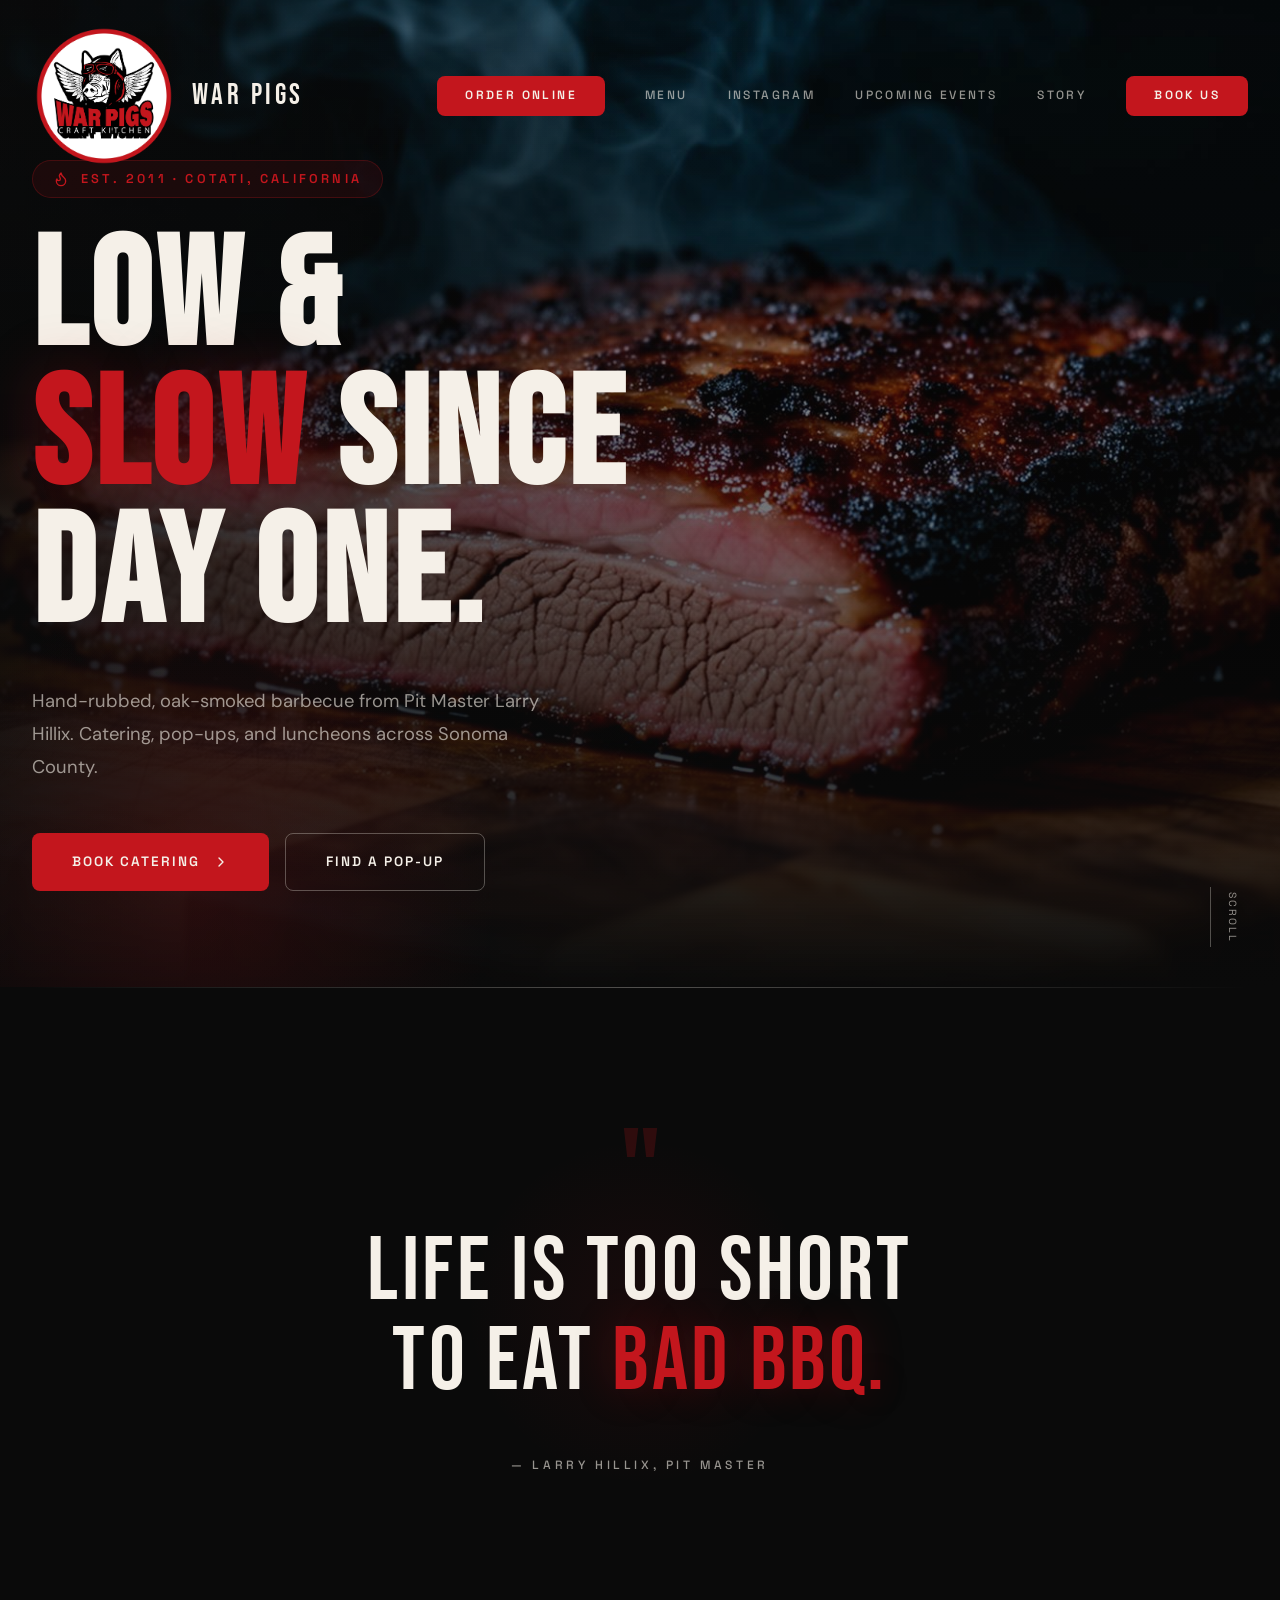
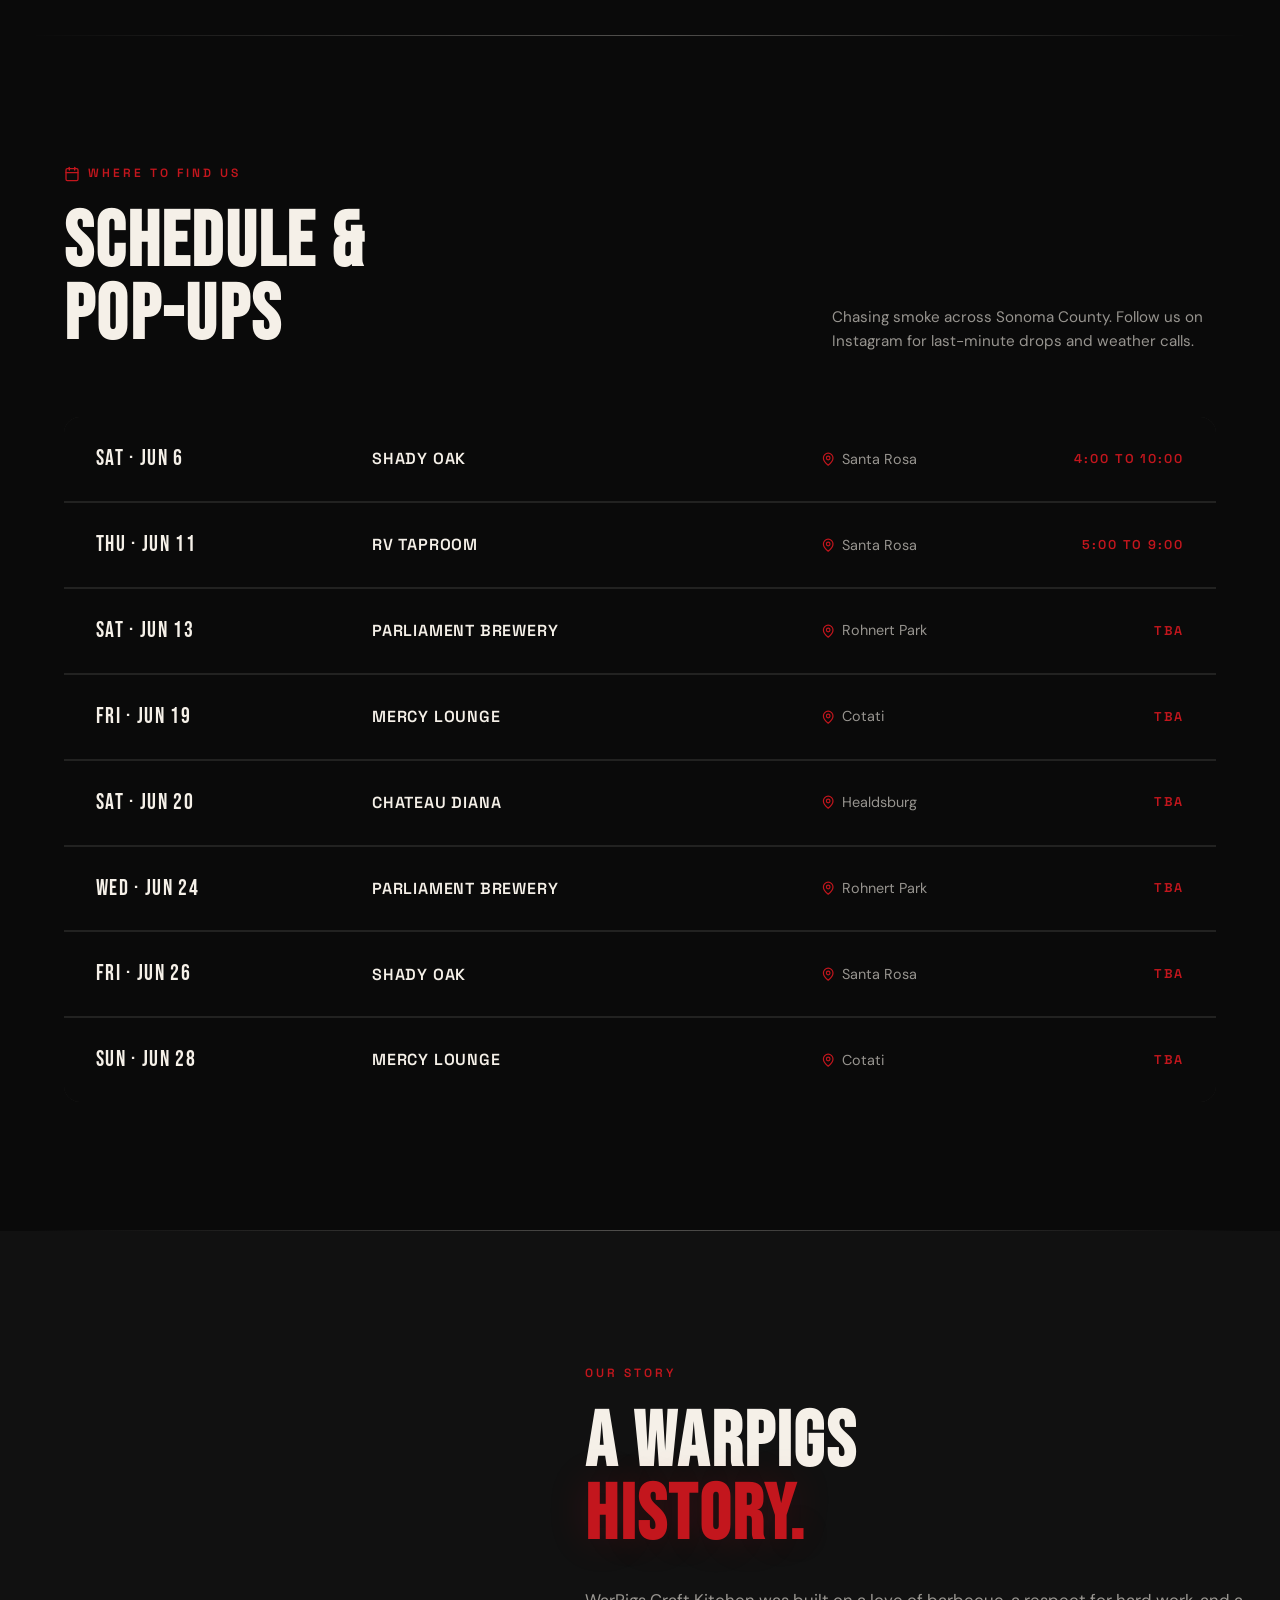
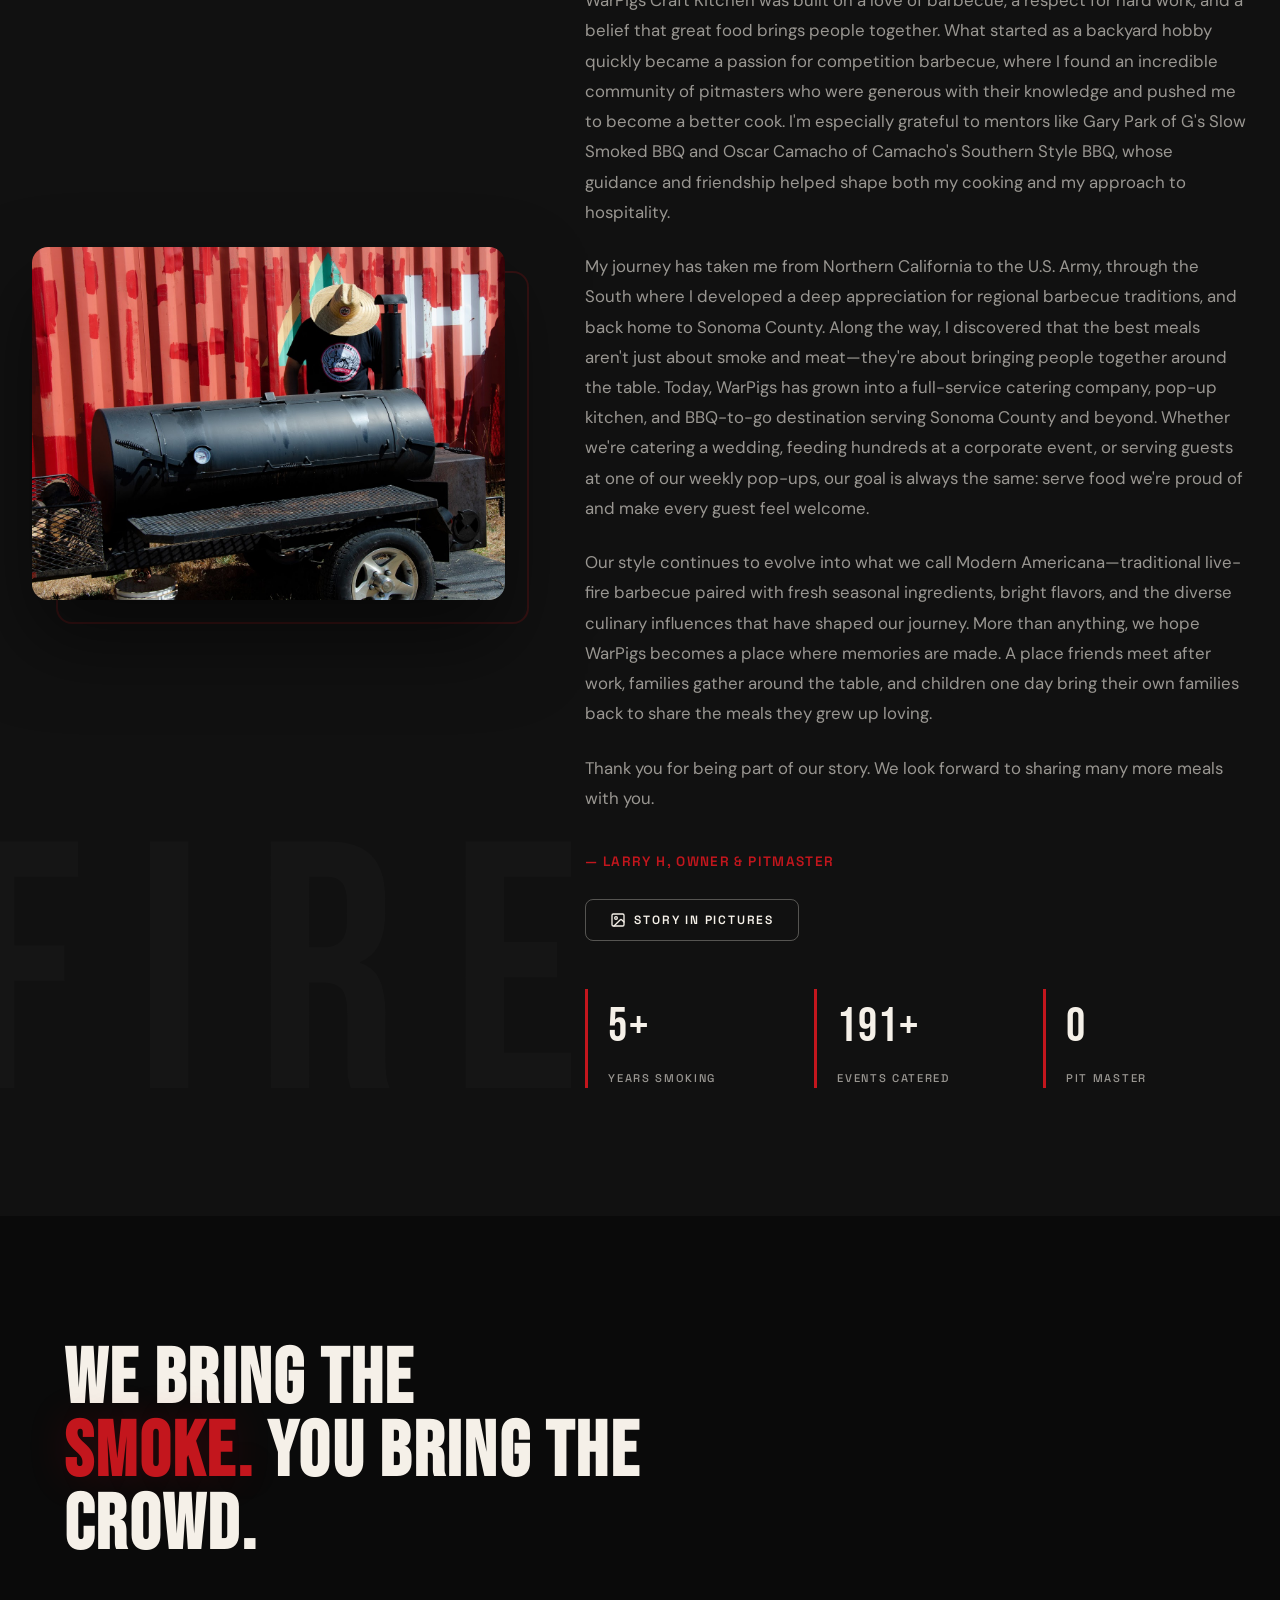
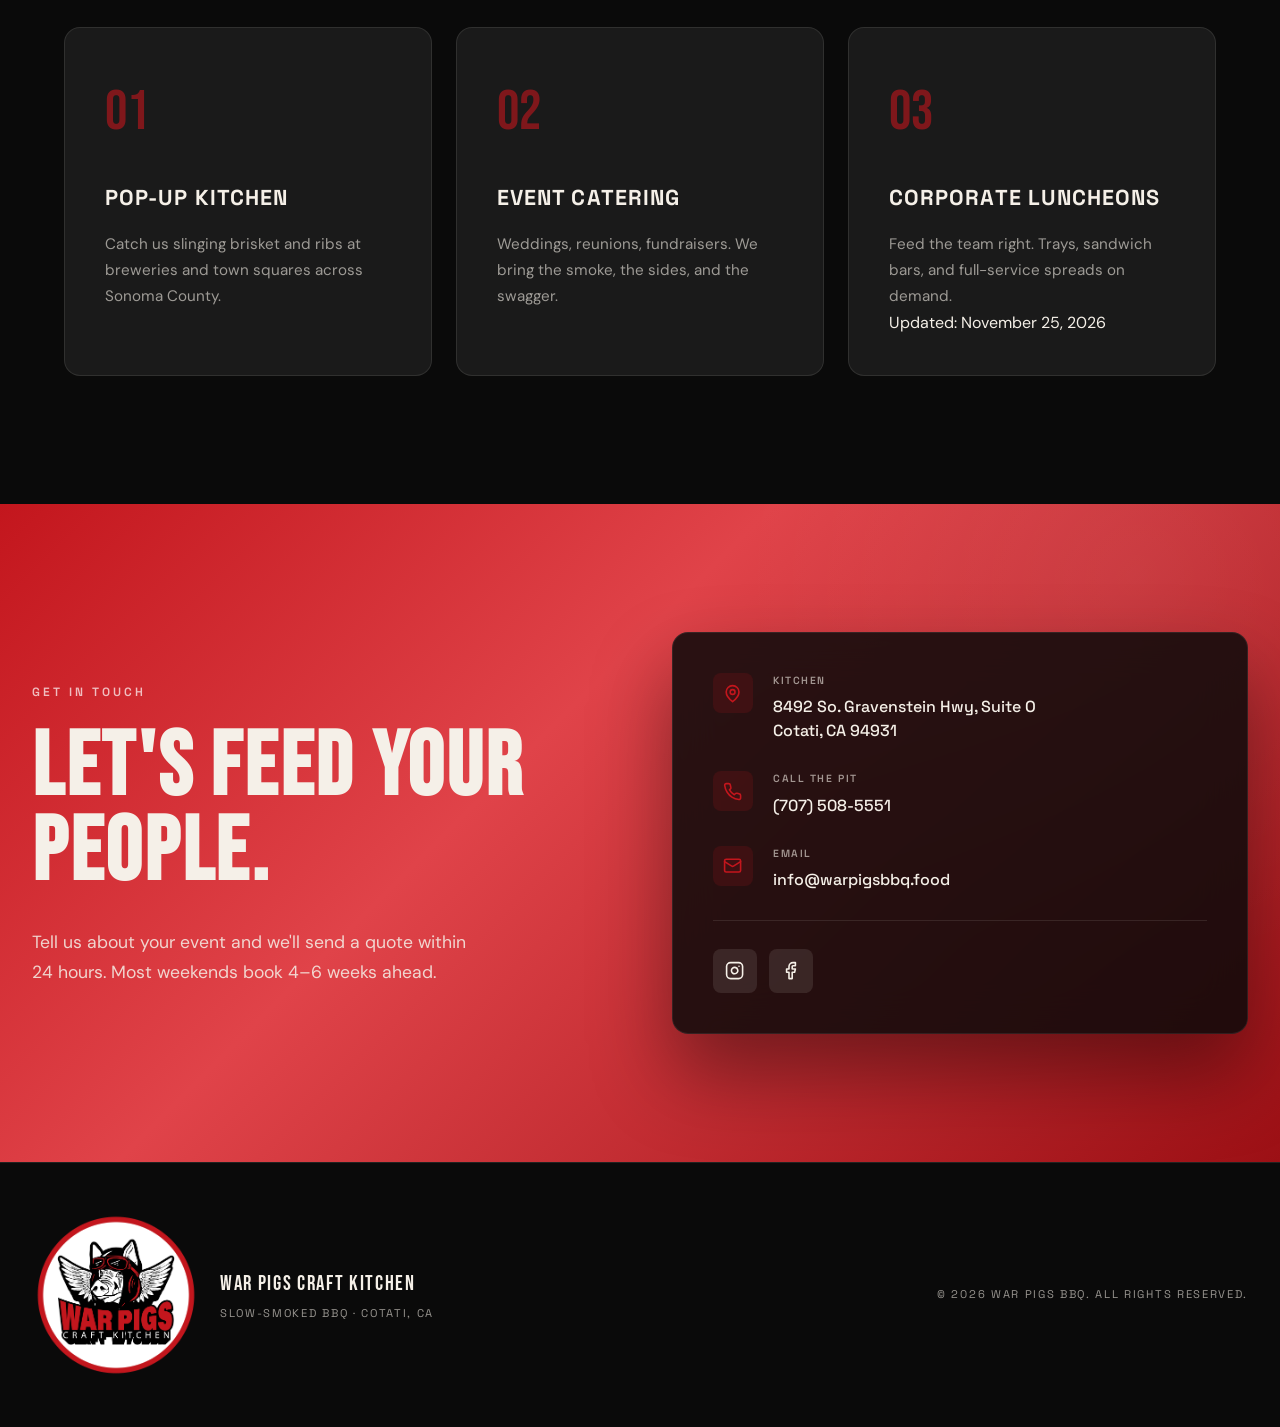
==== commit ba0b441c: "Update schedule and index.html with latest events" ====
--- a/index.html
+++ b/index.html
@@ -48,8 +48,8 @@
 
     <!-- ============ HERO ============ -->
     <section id="top" class="hero">
-      <img src="assets/hero-brisket.jpg" alt="Slow-smoked brisket yeah yeah yeah with deep mahogany bark"
-        class="hero__bg" id="heroBg" width="1920" height="1080">
+      <img src="assets/hero-brisket.jpg" alt="Slow-smoked brisket with deep mahogany bark" class="hero__bg" id="heroBg"
+        width="1920" height="1080">
       <div class="hero__overlay"></div>
       <div class="hero__glow"></div>
 
@@ -130,117 +130,66 @@
             </div>
             <h2 class="section-title">Schedule &amp;<br>Pop-Ups</h2>
           </div>
-          <p class="schedule__intro reveal reveal-d2">
+          
+            <p class="schedule__intro reveal reveal-d2">
             Chasing smoke across Sonoma County. Follow us on Instagram for last-minute drops and weather calls.
           </p>
         </div>
 
         <div class="schedule__grid scale-in" id="scheduleGrid">
-          <div class="schedule__row" data-index="0">
-            <div class="schedule__date">SAT · JUN 6</div>
-            <div class="schedule__venue">Shady Oak</div>
-            <div class="schedule__city">
-              <svg xmlns="http://www.w3.org/2000/svg" width="16" height="16" viewBox="0 0 24 24" fill="none"
-                stroke="currentColor" stroke-width="2" stroke-linecap="round" stroke-linejoin="round">
-                <path d="M20 10c0 6-8 12-8 12s-8-6-8-12a8 8 0 0 1 16 0Z" />
-                <circle cx="12" cy="10" r="3" />
-              </svg>
-              Santa Rosa
-            </div>
-            <div class="schedule__time">4:00 to 10:00</div>
-          </div>
-          <div class="schedule__row" data-index="1">
-            <div class="schedule__date">THU · JUN 11</div>
-            <div class="schedule__venue">RV Taproom</div>
-            <div class="schedule__city">
-              <svg xmlns="http://www.w3.org/2000/svg" width="16" height="16" viewBox="0 0 24 24" fill="none"
-                stroke="currentColor" stroke-width="2" stroke-linecap="round" stroke-linejoin="round">
-                <path d="M20 10c0 6-8 12-8 12s-8-6-8-12a8 8 0 0 1 16 0Z" />
-                <circle cx="12" cy="10" r="3" />
-              </svg>
-              Santa Rosa
-            </div>
-            <div class="schedule__time">5:00 to 9:00</div>
-          </div>
-          <div class="schedule__row" data-index="2">
-            <div class="schedule__date">SAT · JUN 13</div>
-            <div class="schedule__venue">Parliament Brewery</div>
-            <div class="schedule__city">
-              <svg xmlns="http://www.w3.org/2000/svg" width="16" height="16" viewBox="0 0 24 24" fill="none"
-                stroke="currentColor" stroke-width="2" stroke-linecap="round" stroke-linejoin="round">
-                <path d="M20 10c0 6-8 12-8 12s-8-6-8-12a8 8 0 0 1 16 0Z" />
-                <circle cx="12" cy="10" r="3" />
-              </svg>
-              Rohnert Park
-            </div>
-            <div class="schedule__time">TBA</div>
-          </div>
-          <div class="schedule__row" data-index="3">
-            <div class="schedule__date">FRI · JUN 19</div>
-            <div class="schedule__venue">Mercy Lounge</div>
-            <div class="schedule__city">
-              <svg xmlns="http://www.w3.org/2000/svg" width="16" height="16" viewBox="0 0 24 24" fill="none"
-                stroke="currentColor" stroke-width="2" stroke-linecap="round" stroke-linejoin="round">
-                <path d="M20 10c0 6-8 12-8 12s-8-6-8-12a8 8 0 0 1 16 0Z" />
-                <circle cx="12" cy="10" r="3" />
-              </svg>
-              Cotati
-            </div>
-            <div class="schedule__time">TBA</div>
-          </div>
-          <div class="schedule__row" data-index="4">
-            <div class="schedule__date">SAT · JUN 20</div>
-            <div class="schedule__venue">Chateau Diana</div>
-            <div class="schedule__city">
-              <svg xmlns="http://www.w3.org/2000/svg" width="16" height="16" viewBox="0 0 24 24" fill="none"
-                stroke="currentColor" stroke-width="2" stroke-linecap="round" stroke-linejoin="round">
-                <path d="M20 10c0 6-8 12-8 12s-8-6-8-12a8 8 0 0 1 16 0Z" />
-                <circle cx="12" cy="10" r="3" />
-              </svg>
-              Healdsburg
-            </div>
-            <div class="schedule__time">TBA</div>
-          </div>
-          <div class="schedule__row" data-index="5">
-            <div class="schedule__date">WED · JUN 24</div>
-            <div class="schedule__venue">Parliament Brewery</div>
-            <div class="schedule__city">
-              <svg xmlns="http://www.w3.org/2000/svg" width="16" height="16" viewBox="0 0 24 24" fill="none"
-                stroke="currentColor" stroke-width="2" stroke-linecap="round" stroke-linejoin="round">
-                <path d="M20 10c0 6-8 12-8 12s-8-6-8-12a8 8 0 0 1 16 0Z" />
-                <circle cx="12" cy="10" r="3" />
-              </svg>
-              Rohnert Park
-            </div>
-            <div class="schedule__time">TBA</div>
-          </div>
-          <div class="schedule__row" data-index="6">
-            <div class="schedule__date">FRI · JUN 26</div>
-            <div class="schedule__venue">Shady Oak</div>
-            <div class="schedule__city">
-              <svg xmlns="http://www.w3.org/2000/svg" width="16" height="16" viewBox="0 0 24 24" fill="none"
-                stroke="currentColor" stroke-width="2" stroke-linecap="round" stroke-linejoin="round">
-                <path d="M20 10c0 6-8 12-8 12s-8-6-8-12a8 8 0 0 1 16 0Z" />
-                <circle cx="12" cy="10" r="3" />
-              </svg>
-              Santa Rosa
-            </div>
-            <div class="schedule__time">TBA</div>
-          </div>
-          <div class="schedule__row" data-index="7">
-            <div class="schedule__date">SUN · JUN 28</div>
-            <div class="schedule__venue">Mercy Lounge</div>
-            <div class="schedule__city">
-              <svg xmlns="http://www.w3.org/2000/svg" width="16" height="16" viewBox="0 0 24 24" fill="none"
-                stroke="currentColor" stroke-width="2" stroke-linecap="round" stroke-linejoin="round">
-                <path d="M20 10c0 6-8 12-8 12s-8-6-8-12a8 8 0 0 1 16 0Z" />
-                <circle cx="12" cy="10" r="3" />
-              </svg>
-              Cotati
-            </div>
-            <div class="schedule__time">TBA</div>
-          </div>
-        </div>
+  <div class="schedule__row" data-index="0">
+    <div class="schedule__date">TUE · DEC 15</div>
+    <div class="schedule__venue">Private catering</div>
+    <div class="schedule__city">
+      <svg xmlns="http://www.w3.org/2000/svg" width="16" height="16" viewBox="0 0 24 24" fill="none"
+        stroke="currentColor" stroke-width="2" stroke-linecap="round" stroke-linejoin="round">
+        <path d="M20 10c0 6-8 12-8 12s-8-6-8-12a8 8 0 0 1 16 0Z" />
+        <circle cx="12" cy="10" r="3" />
+      </svg>
+      Santa Rosa
+    </div>
+    <div class="schedule__time">4:00 to 8:00</div>
+  </div>
+  <div class="schedule__row" data-index="1">
+    <div class="schedule__date">SAT · DEC 5</div>
+    <div class="schedule__venue">Parliament Brewery</div>
+    <div class="schedule__city">
+      <svg xmlns="http://www.w3.org/2000/svg" width="16" height="16" viewBox="0 0 24 24" fill="none"
+        stroke="currentColor" stroke-width="2" stroke-linecap="round" stroke-linejoin="round">
+        <path d="M20 10c0 6-8 12-8 12s-8-6-8-12a8 8 0 0 1 16 0Z" />
+        <circle cx="12" cy="10" r="3" />
+      </svg>
+      Rohnert Park
+    </div>
+    <div class="schedule__time">12:00 to 8:00</div>
+  </div>
+  <div class="schedule__row" data-index="2">
+    <div class="schedule__date">THU · DEC 17</div>
+    <div class="schedule__venue">Parliament Brewery</div>
+    <div class="schedule__city">
+      <svg xmlns="http://www.w3.org/2000/svg" width="16" height="16" viewBox="0 0 24 24" fill="none"
+        stroke="currentColor" stroke-width="2" stroke-linecap="round" stroke-linejoin="round">
+        <path d="M20 10c0 6-8 12-8 12s-8-6-8-12a8 8 0 0 1 16 0Z" />
+        <circle cx="12" cy="10" r="3" />
+      </svg>
+      Rohnert Park
+    </div>
+    <div class="schedule__time">4:00 to 8:00</div>
+  </div>
+  <div class="schedule__row" data-index="3">
+    <div class="schedule__date">SUN · DEC 27</div>
+    <div class="schedule__venue">Parliament Brewery</div>
+    <div class="schedule__city">
+      <svg xmlns="http://www.w3.org/2000/svg" width="16" height="16" viewBox="0 0 24 24" fill="none"
+        stroke="currentColor" stroke-width="2" stroke-linecap="round" stroke-linejoin="round">
+        <path d="M20 10c0 6-8 12-8 12s-8-6-8-12a8 8 0 0 1 16 0Z" />
+        <circle cx="12" cy="10" r="3" />
+      </svg>
+      Rohnert Park
+    </div>
+    <div class="schedule__time">12:00 to 8:00</div>
+  </div>
+</div>
       </div>
     </section>
 
@@ -270,6 +219,7 @@
               after, I entered a couple of competitions and had some immediate success. I thought I was gonna win the
               Grand Royal right away! I then decided to stalk out my mentor, Gary Park of G's Slow Smoked BBQ.
             </p>
+            <p class="schedule__updated">Updated: November 25, 2026</p>
             <p>
               After about a month of harassment, Gary agreed to let me shadow him. He showed me his day-to-day operation
               and how to be a #bbqhustler. During the Sonoma County fires of 2018, I stalked my next mentor, Oscar
@@ -277,19 +227,23 @@
               I could help. He graciously accepted my help even though he knew nothing about me. Since then, Camacho has
               welcomed me in and been open with all his information.
             </p>
+            <p class="schedule__updated">Updated: November 25, 2026</p>
             <p>
               When I decided to take the next step in my evolution, @Juncture_taproom and @Remys_lounge were there to
               invite me in and help me with the next steps of growth. Now you can find my meats at pop-up BBQ beer
               pairings, private parties, and catering gigs. I am forever thankful to everyone in this journey.
             </p>
+            <p class="schedule__updated">Updated: November 25, 2026</p>
             <p>
               To my family, friends, and customers: <strong>THANK YOU.</strong>
             </p>
+            <p class="schedule__updated">Updated: November 25, 2026</p>
             <p style="margin-top: 2rem;">
               <span
                 style="color: var(--ember); font-family: var(--font-heading); font-weight: 600; text-transform: uppercase; letter-spacing: 0.1em; font-size: 0.85rem;">—
                 Larry H, Owner & Pitmaster</span>
             </p>
+            <p class="schedule__updated">Updated: November 25, 2026</p>
           </div>
           <div class="story__gallery-trigger" style="margin-top: 1.5rem; margin-bottom: 2rem;">
             <button class="btn-outline" id="openGalleryBtn"
@@ -345,6 +299,7 @@
             <h3 class="service-card__title">Corporate Luncheons</h3>
             <p class="service-card__desc">Feed the team right. Trays, sandwich bars, and full-service spreads on demand.
             </p>
+            <p class="schedule__updated">Updated: November 25, 2026</p>
           </div>
         </div>
       </div>
